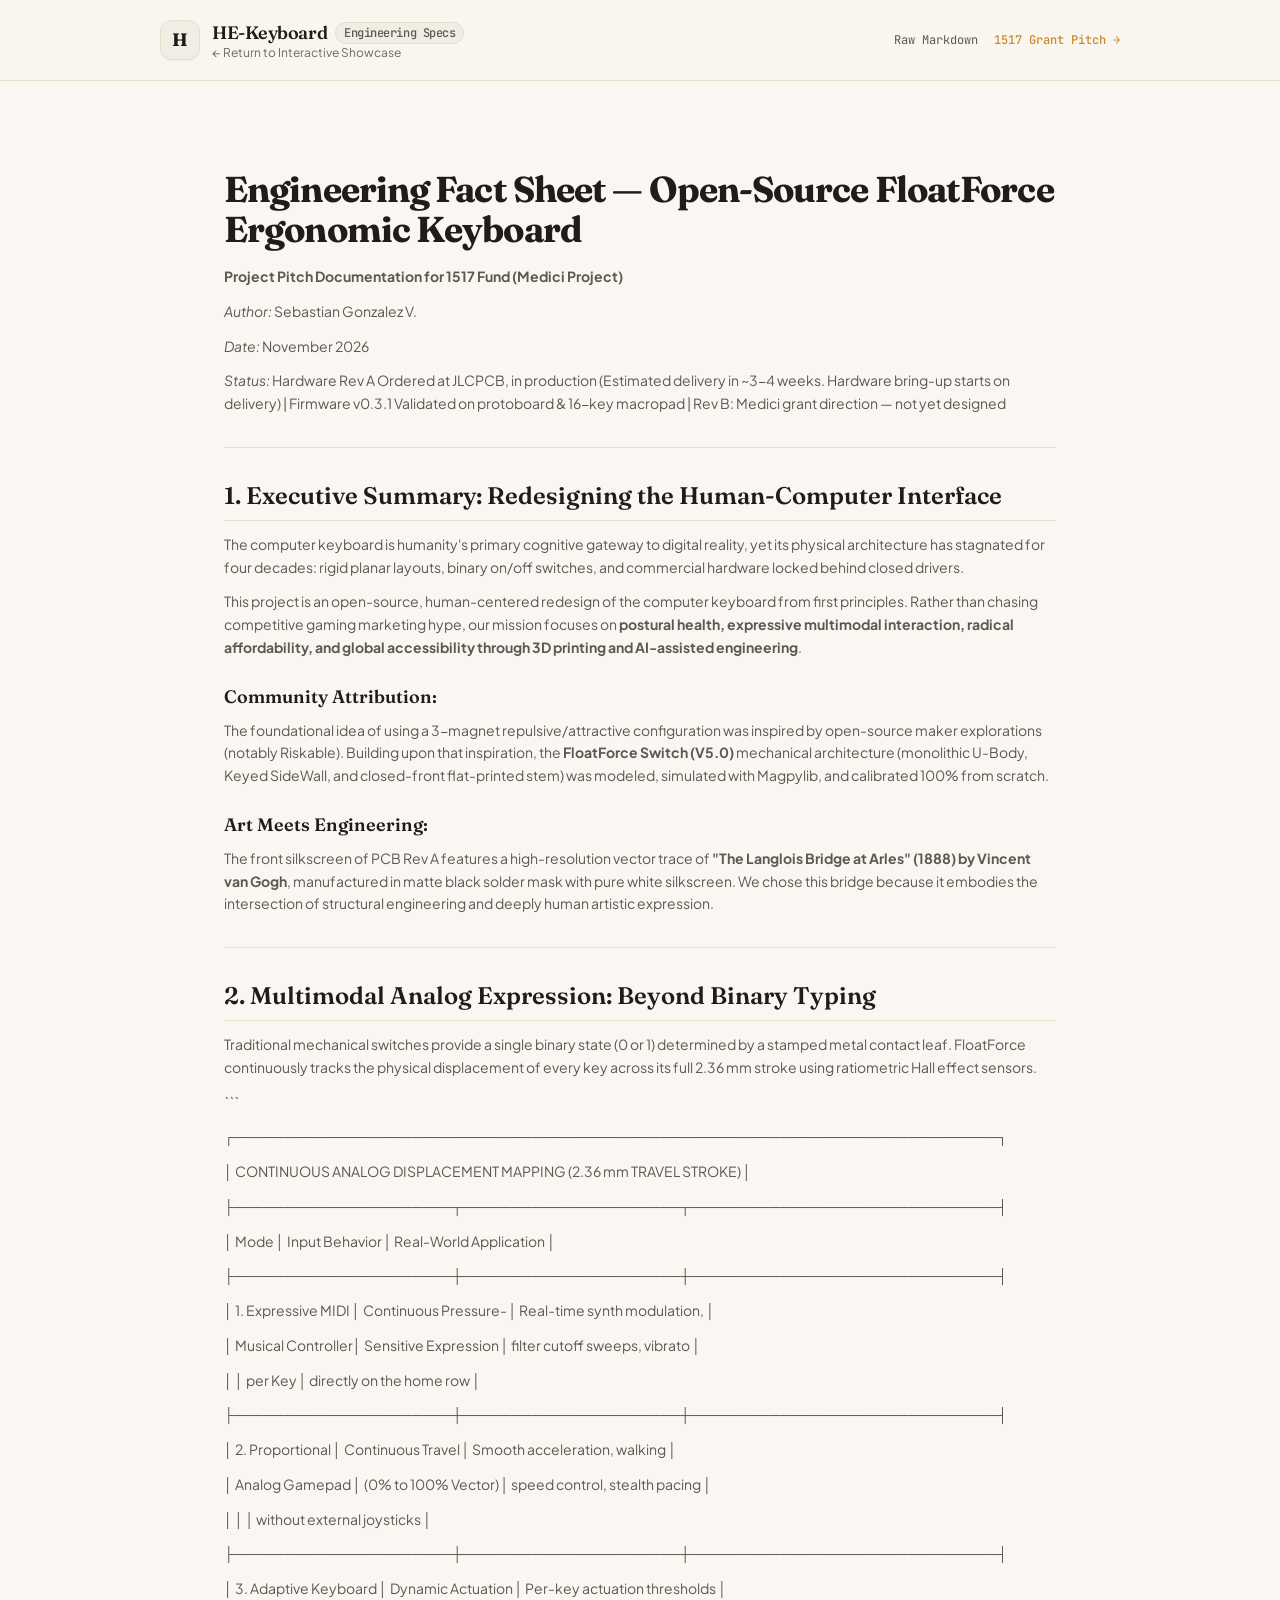
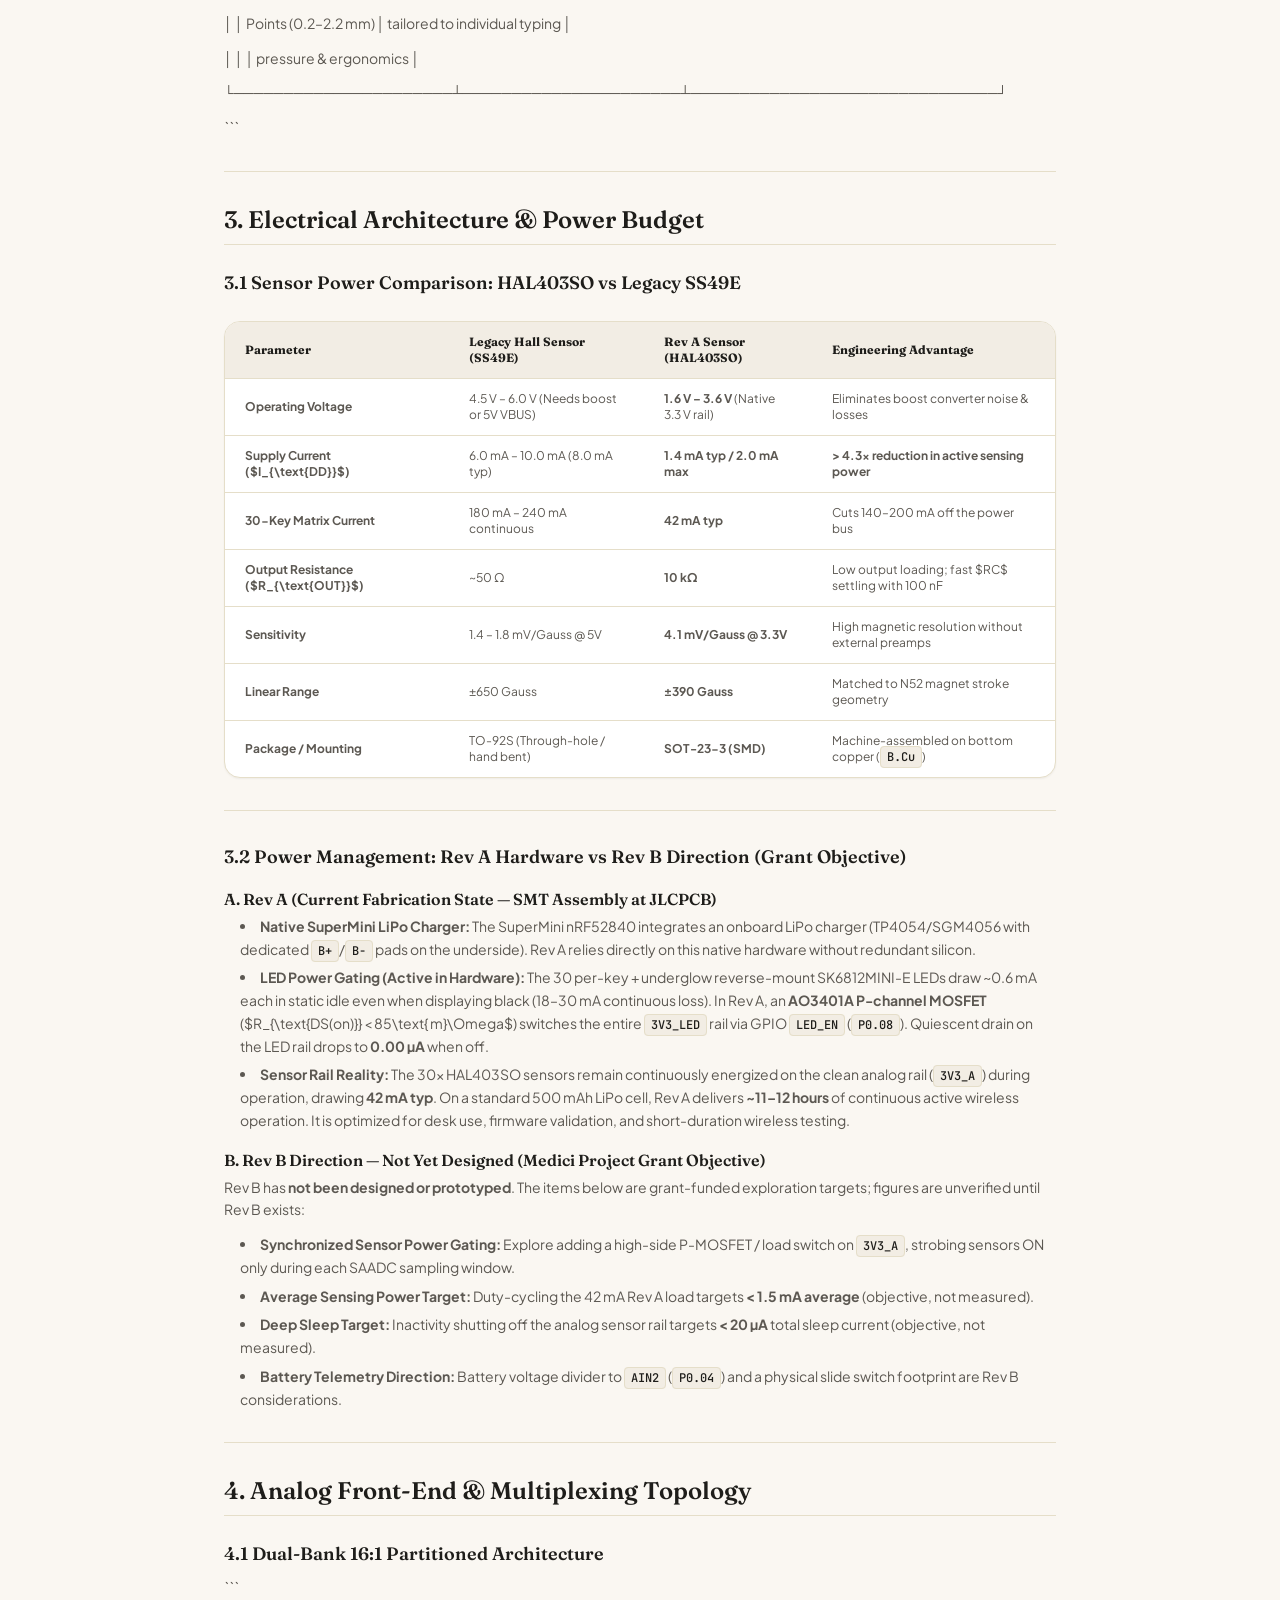
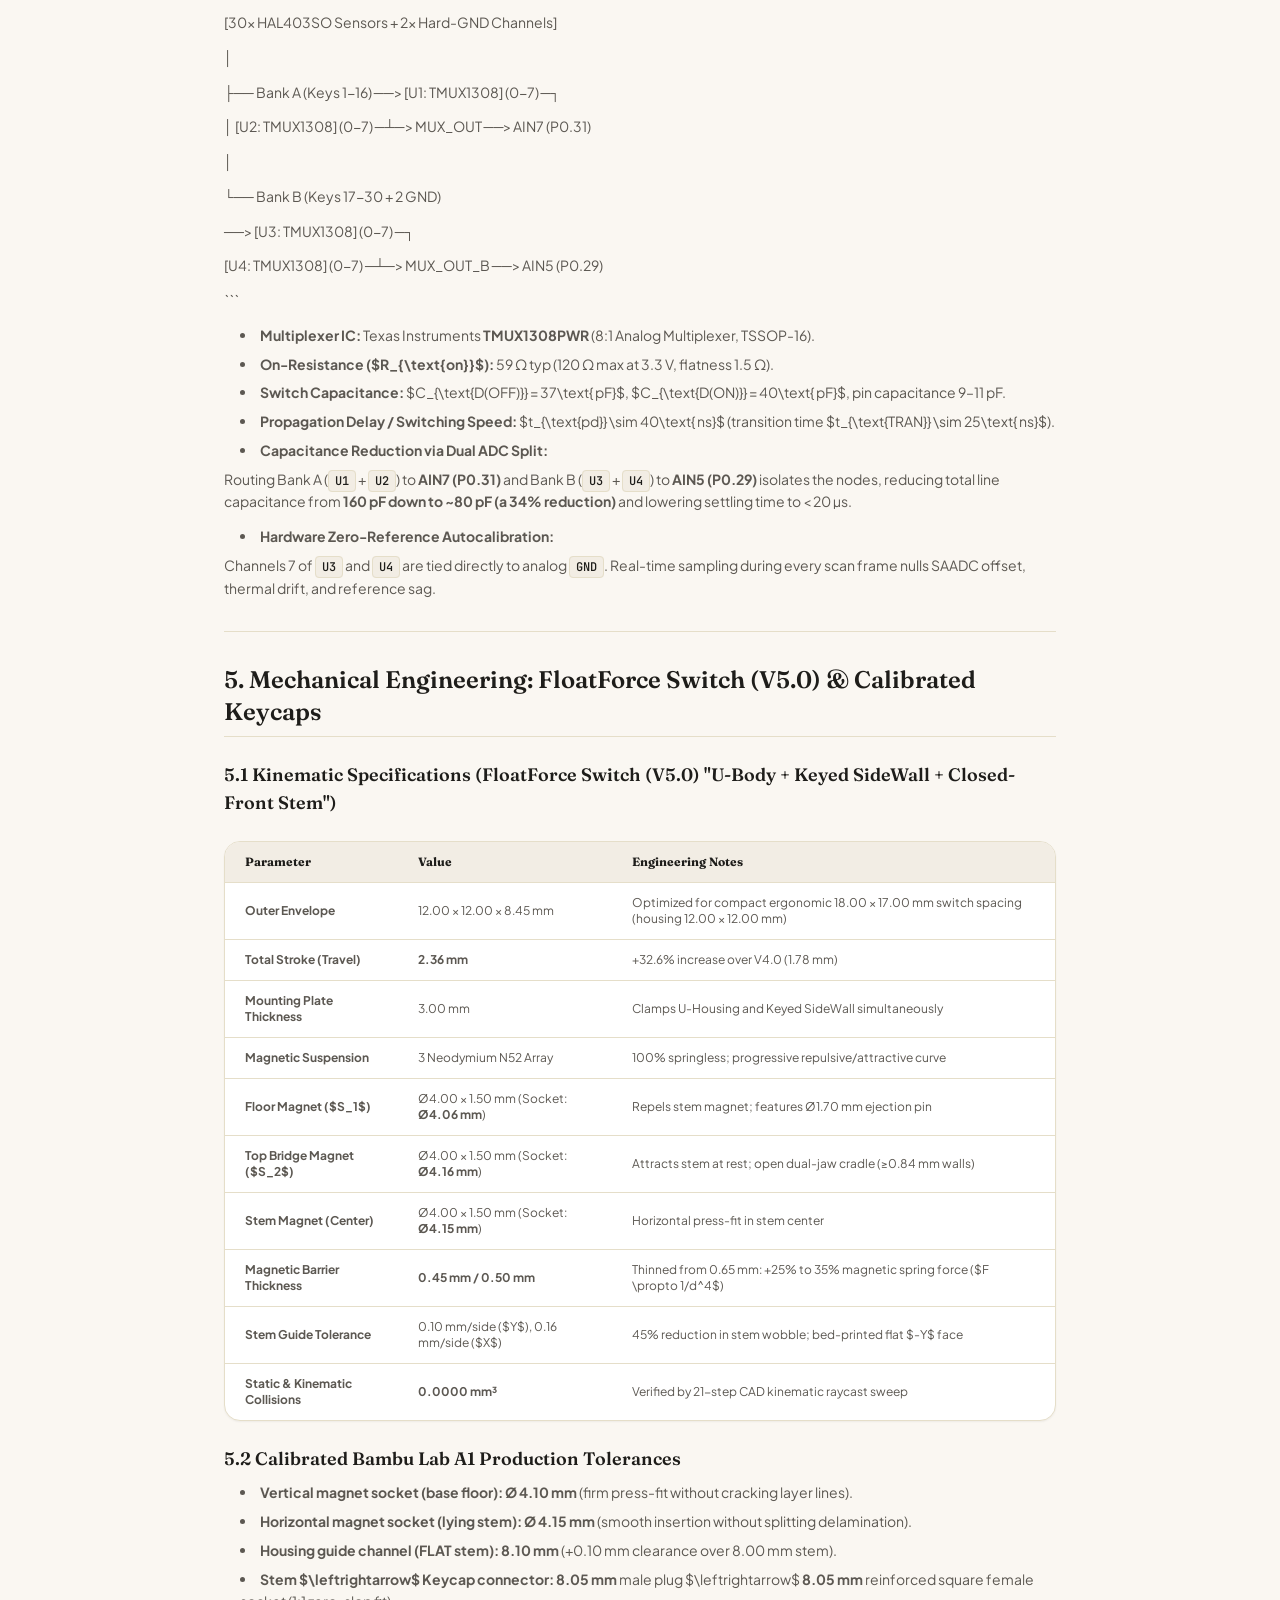
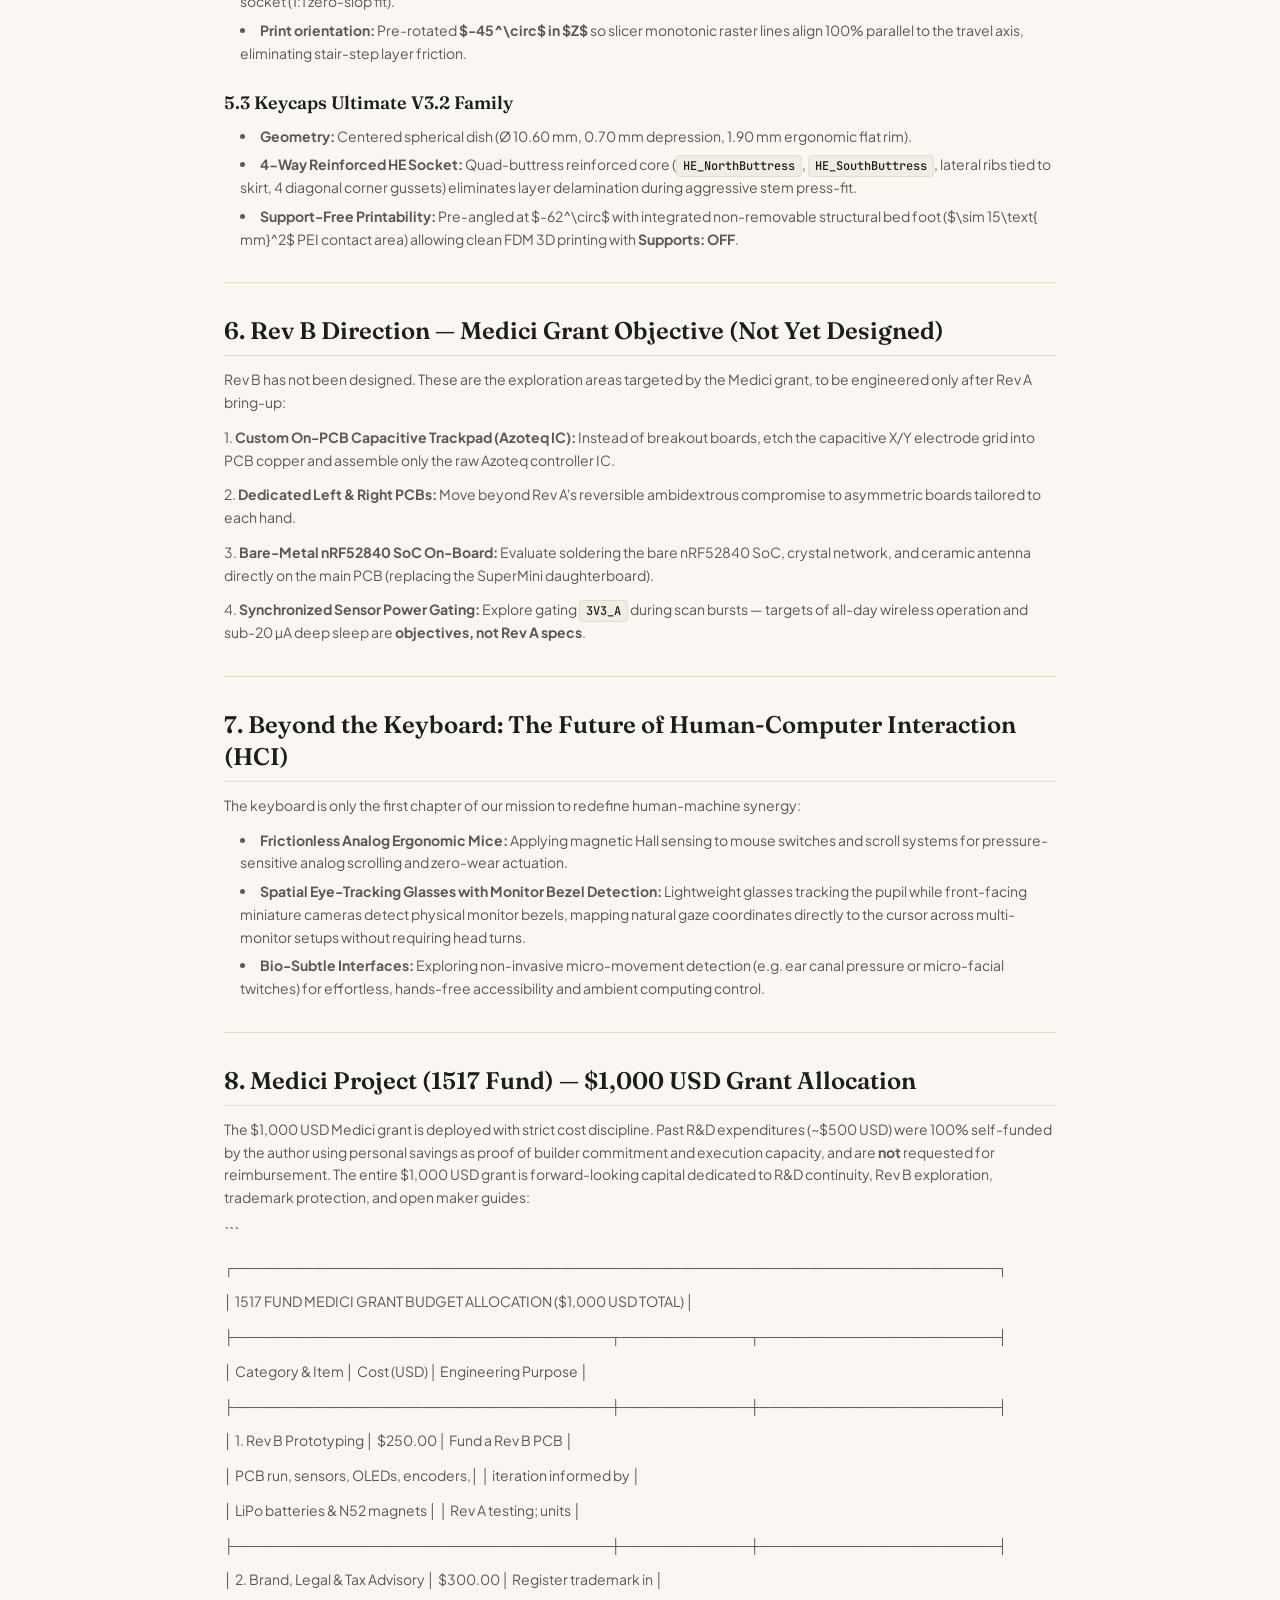
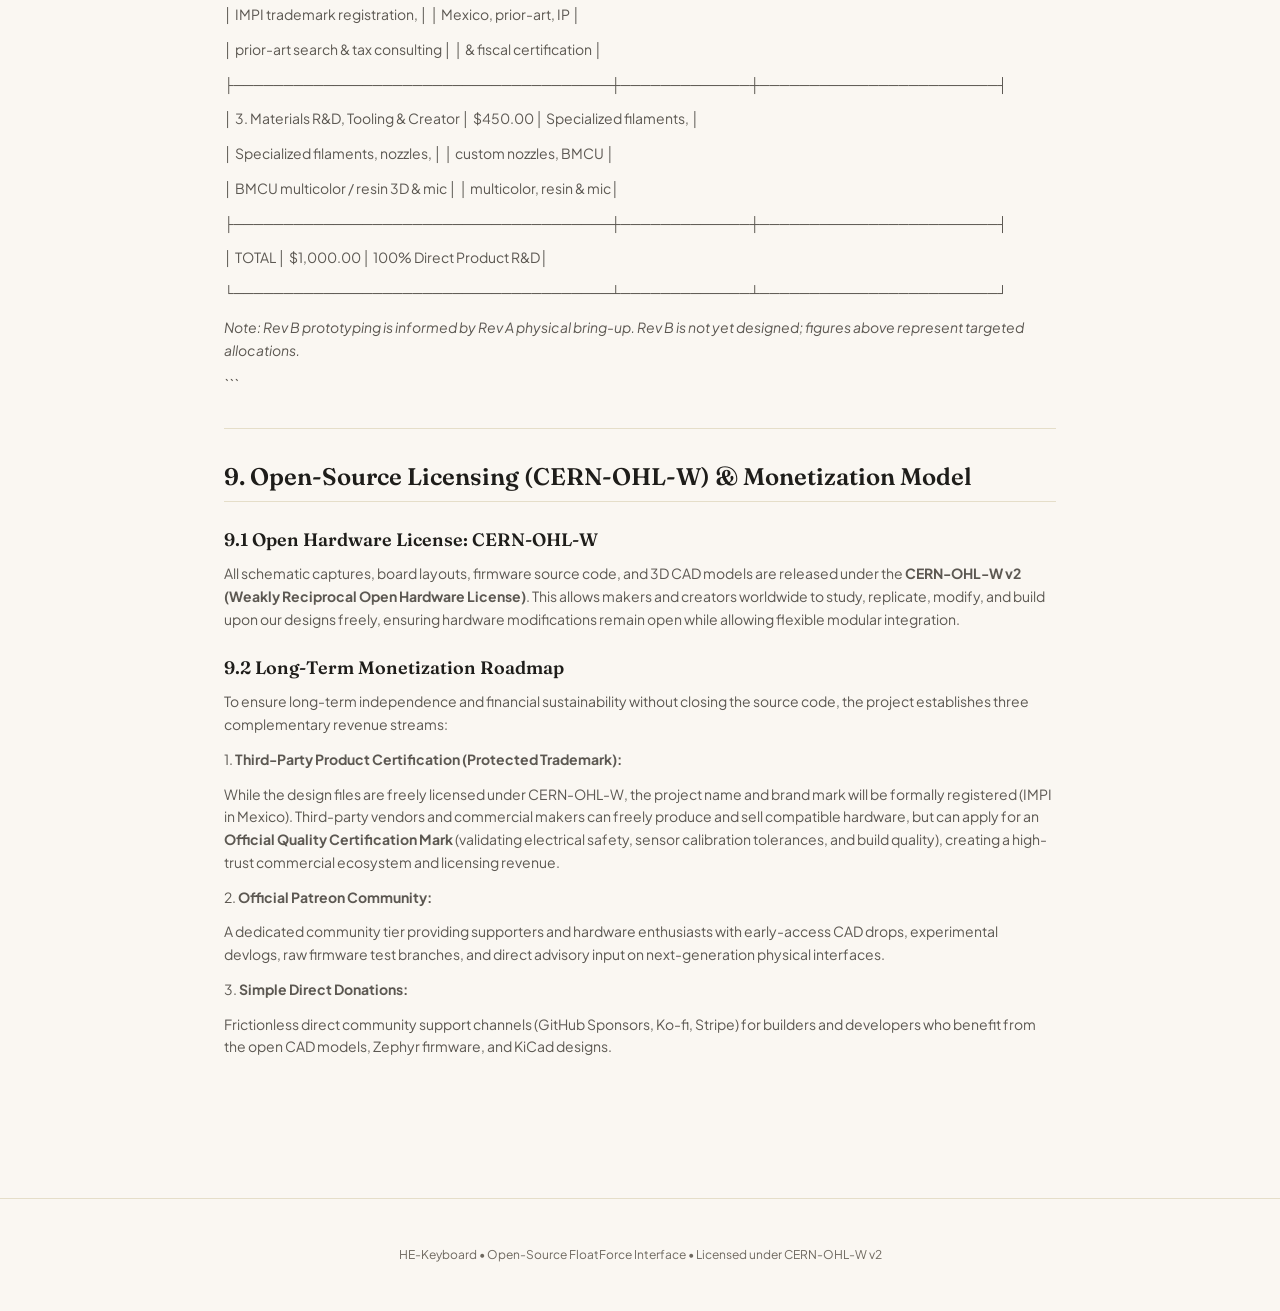
==== fact_sheet.html @ be81900a "feat(showcase): update 1517 Medici pitch, CERN-OHL-W v2, streamlined nav, and 3-item budget breakdow" ====
<!DOCTYPE html>
<html lang="en" class="scroll-smooth">
<head>
  <meta charset="UTF-8">
  <meta name="viewport" content="width=device-width, initial-scale=1.0">
  <title>Engineering Fact Sheet — Open-Source FloatForce Keyboard</title>
  <meta name="description" content="Comprehensive engineering, mechanical, and analog sensing fact sheet for the FloatForce ergonomic keyboard.">
  <link rel="canonical" href="https://sebas-govel.github.io/HE_KB_Showcase/fact_sheet.html">
  <link rel="icon" type="image/svg+xml" href="assets/favicon.svg">
  <link rel="apple-touch-icon" href="assets/apple-touch-icon.png">

  <!-- Fonts & Stylesheet -->
  <link rel="preconnect" href="https://fonts.googleapis.com">
  <link rel="preconnect" href="https://fonts.gstatic.com" crossorigin>
  <link href="https://fonts.googleapis.com/css2?family=Fraunces:opsz,wght@9..144,400;9..144,600;9..144,700&family=Plus+Jakarta+Sans:wght@400;500;600;700&family=JetBrains+Mono:wght@400;500;600&display=swap" rel="stylesheet">
  <link rel="stylesheet" href="assets/app.css">
  <style>
    body {
      background-color: #FAF7F2;
      color: #1E1D1A;
      font-family: 'Plus Jakarta Sans', sans-serif;
    }
  </style>
</head>
<body class="bg-paper-base text-ink-primary antialiased">

  <!-- Header -->
  <header class="sticky top-0 z-40 backdrop-blur-md bg-paper-base/90 border-b border-paper-border">
    <div class="max-w-5xl mx-auto px-6 lg:px-8 h-20 flex items-center justify-between">
      <a href="index.html" class="flex items-center gap-3 group">
        <div class="w-10 h-10 rounded-xl bg-paper-surface border border-paper-border flex items-center justify-center font-serif font-bold text-ink-primary text-lg shadow-sm group-hover:border-accent-terracotta transition-colors">
          H
        </div>
        <div class="flex flex-col">
          <span class="font-serif text-lg font-semibold tracking-tight text-ink-primary flex items-center gap-2">
            HE-Keyboard
            <span class="font-mono text-xs px-2 py-0.5 rounded-full bg-paper-surface border border-paper-border text-ink-secondary font-medium">
              Engineering Specs
            </span>
          </span>
          <span class="text-xs text-ink-muted -mt-0.5">&larr; Return to Interactive Showcase</span>
        </div>
      </a>

      <div class="flex items-center gap-4">
        <a href="ENGINEERING_FACT_SHEET.md" target="_blank" class="text-xs font-mono text-ink-secondary hover:text-ink-primary">
          Raw Markdown
        </a>
        <a href="grant.html" class="text-xs font-mono text-accent-ochre hover:underline font-medium">
          1517 Grant Pitch &rarr;
        </a>
      </div>
    </div>
  </header>

  <main class="max-w-4xl mx-auto px-6 lg:px-8 py-12">
<h1 class="text-3xl sm:text-4xl font-serif font-bold text-ink-primary mt-10 mb-4 tracking-tight">Engineering Fact Sheet — Open-Source FloatForce Ergonomic Keyboard</h1>
<p class="text-sm text-ink-secondary leading-relaxed mb-3"><strong>Project Pitch Documentation for 1517 Fund (Medici Project)</strong></p>
<p class="text-sm text-ink-secondary leading-relaxed mb-3"><em>Author:</em> Sebastian Gonzalez V.</p>
<p class="text-sm text-ink-secondary leading-relaxed mb-3"><em>Date:</em> November 2026</p>
<p class="text-sm text-ink-secondary leading-relaxed mb-3"><em>Status:</em> Hardware Rev A Ordered at JLCPCB, in production (Estimated delivery in ~3-4 weeks. Hardware bring-up starts on delivery) | Firmware v0.3.1 Validated on protoboard & 16-key macropad | Rev B: Medici grant direction — not yet designed</p>
<hr class="my-8 border-paper-border">
<h2 class="text-2xl font-serif font-semibold text-ink-primary mt-8 mb-3 pb-2 border-b border-paper-border">1. Executive Summary: Redesigning the Human-Computer Interface</h2>
<p class="text-sm text-ink-secondary leading-relaxed mb-3">The computer keyboard is humanity's primary cognitive gateway to digital reality, yet its physical architecture has stagnated for four decades: rigid planar layouts, binary on/off switches, and commercial hardware locked behind closed drivers.</p>
<p class="text-sm text-ink-secondary leading-relaxed mb-3">This project is an open-source, human-centered redesign of the computer keyboard from first principles. Rather than chasing competitive gaming marketing hype, our mission focuses on <strong>postural health, expressive multimodal interaction, radical affordability, and global accessibility through 3D printing and AI-assisted engineering</strong>.</p>
<h3 class="text-lg font-serif font-semibold text-ink-primary mt-6 mb-2">Community Attribution:</h3>
<p class="text-sm text-ink-secondary leading-relaxed mb-3">The foundational idea of using a 3-magnet repulsive/attractive configuration was inspired by open-source maker explorations (notably Riskable). Building upon that inspiration, the <strong>FloatForce Switch (V5.0)</strong> mechanical architecture (monolithic U-Body, Keyed SideWall, and closed-front flat-printed stem) was modeled, simulated with Magpylib, and calibrated 100% from scratch.</p>
<h3 class="text-lg font-serif font-semibold text-ink-primary mt-6 mb-2">Art Meets Engineering:</h3>
<p class="text-sm text-ink-secondary leading-relaxed mb-3">The front silkscreen of PCB Rev A features a high-resolution vector trace of <strong>"The Langlois Bridge at Arles" (1888) by Vincent van Gogh</strong>, manufactured in matte black solder mask with pure white silkscreen. We chose this bridge because it embodies the intersection of structural engineering and deeply human artistic expression.</p>
<hr class="my-8 border-paper-border">
<h2 class="text-2xl font-serif font-semibold text-ink-primary mt-8 mb-3 pb-2 border-b border-paper-border">2. Multimodal Analog Expression: Beyond Binary Typing</h2>
<p class="text-sm text-ink-secondary leading-relaxed mb-3">Traditional mechanical switches provide a single binary state (0 or 1) determined by a stamped metal contact leaf. FloatForce continuously tracks the physical displacement of every key across its full 2.36 mm stroke using ratiometric Hall effect sensors.</p>
<p class="text-sm text-ink-secondary leading-relaxed mb-3">```</p>
<p class="text-sm text-ink-secondary leading-relaxed mb-3">┌─────────────────────────────────────────────────────────────────────────────┐</p>
<p class="text-sm text-ink-secondary leading-relaxed mb-3">│ CONTINUOUS ANALOG DISPLACEMENT MAPPING (2.36 mm TRAVEL STROKE)               │</p>
<p class="text-sm text-ink-secondary leading-relaxed mb-3">├──────────────────────┬──────────────────────┬───────────────────────────────┤</p>
<p class="text-sm text-ink-secondary leading-relaxed mb-3">│ Mode                 │ Input Behavior       │ Real-World Application        │</p>
<p class="text-sm text-ink-secondary leading-relaxed mb-3">├──────────────────────┼──────────────────────┼───────────────────────────────┤</p>
<p class="text-sm text-ink-secondary leading-relaxed mb-3">│ 1. Expressive MIDI   │ Continuous Pressure- │ Real-time synth modulation,   │</p>
<p class="text-sm text-ink-secondary leading-relaxed mb-3">│    Musical Controller│ Sensitive Expression │ filter cutoff sweeps, vibrato │</p>
<p class="text-sm text-ink-secondary leading-relaxed mb-3">│                      │ per Key              │ directly on the home row      │</p>
<p class="text-sm text-ink-secondary leading-relaxed mb-3">├──────────────────────┼──────────────────────┼───────────────────────────────┤</p>
<p class="text-sm text-ink-secondary leading-relaxed mb-3">│ 2. Proportional      │ Continuous Travel    │ Smooth acceleration, walking  │</p>
<p class="text-sm text-ink-secondary leading-relaxed mb-3">│    Analog Gamepad    │ (0% to 100% Vector)  │ speed control, stealth pacing │</p>
<p class="text-sm text-ink-secondary leading-relaxed mb-3">│                      │                      │ without external joysticks    │</p>
<p class="text-sm text-ink-secondary leading-relaxed mb-3">├──────────────────────┼──────────────────────┼───────────────────────────────┤</p>
<p class="text-sm text-ink-secondary leading-relaxed mb-3">│ 3. Adaptive Keyboard │ Dynamic Actuation    │ Per-key actuation thresholds  │</p>
<p class="text-sm text-ink-secondary leading-relaxed mb-3">│                      │ Points (0.2–2.2 mm)  │ tailored to individual typing │</p>
<p class="text-sm text-ink-secondary leading-relaxed mb-3">│                      │                      │ pressure & ergonomics         │</p>
<p class="text-sm text-ink-secondary leading-relaxed mb-3">└──────────────────────┴──────────────────────┴───────────────────────────────┘</p>
<p class="text-sm text-ink-secondary leading-relaxed mb-3">```</p>
<hr class="my-8 border-paper-border">
<h2 class="text-2xl font-serif font-semibold text-ink-primary mt-8 mb-3 pb-2 border-b border-paper-border">3. Electrical Architecture & Power Budget</h2>
<h3 class="text-lg font-serif font-semibold text-ink-primary mt-6 mb-2">3.1 Sensor Power Comparison: HAL403SO vs Legacy SS49E</h3>
<div class="rounded-2xl border border-paper-border bg-paper-card overflow-x-auto my-6 shadow-sm"><table class="w-full text-left text-sm">
<thead class="bg-paper-surface text-ink-primary font-serif font-semibold border-b border-paper-border text-xs"><tr><th class="py-3 px-5">Parameter</th><th class="py-3 px-5">Legacy Hall Sensor (SS49E)</th><th class="py-3 px-5">Rev A Sensor (HAL403SO)</th><th class="py-3 px-5">Engineering Advantage</th></tr></thead><tbody class="divide-y divide-paper-border text-ink-secondary text-xs">
<tr class="hover:bg-paper-surface/40 transition-colors"><td class="py-3 px-5"><strong>Operating Voltage</strong></td><td class="py-3 px-5">4.5 V – 6.0 V (Needs boost or 5V VBUS)</td><td class="py-3 px-5"><strong>1.6 V – 3.6 V</strong> (Native 3.3 V rail)</td><td class="py-3 px-5">Eliminates boost converter noise & losses</td></tr>
<tr class="hover:bg-paper-surface/40 transition-colors"><td class="py-3 px-5"><strong>Supply Current ($I_{\text{DD}}$)</strong></td><td class="py-3 px-5">6.0 mA – 10.0 mA (8.0 mA typ)</td><td class="py-3 px-5"><strong>1.4 mA typ / 2.0 mA max</strong></td><td class="py-3 px-5"><strong>> 4.3× reduction in active sensing power</strong></td></tr>
<tr class="hover:bg-paper-surface/40 transition-colors"><td class="py-3 px-5"><strong>30-Key Matrix Current</strong></td><td class="py-3 px-5">180 mA – 240 mA continuous</td><td class="py-3 px-5"><strong>42 mA typ</strong></td><td class="py-3 px-5">Cuts 140–200 mA off the power bus</td></tr>
<tr class="hover:bg-paper-surface/40 transition-colors"><td class="py-3 px-5"><strong>Output Resistance ($R_{\text{OUT}}$)</strong></td><td class="py-3 px-5">~50 Ω</td><td class="py-3 px-5"><strong>10 kΩ</strong></td><td class="py-3 px-5">Low output loading; fast $RC$ settling with 100 nF</td></tr>
<tr class="hover:bg-paper-surface/40 transition-colors"><td class="py-3 px-5"><strong>Sensitivity</strong></td><td class="py-3 px-5">1.4 – 1.8 mV/Gauss @ 5V</td><td class="py-3 px-5"><strong>4.1 mV/Gauss @ 3.3V</strong></td><td class="py-3 px-5">High magnetic resolution without external preamps</td></tr>
<tr class="hover:bg-paper-surface/40 transition-colors"><td class="py-3 px-5"><strong>Linear Range</strong></td><td class="py-3 px-5">±650 Gauss</td><td class="py-3 px-5"><strong>±390 Gauss</strong></td><td class="py-3 px-5">Matched to N52 magnet stroke geometry</td></tr>
<tr class="hover:bg-paper-surface/40 transition-colors"><td class="py-3 px-5"><strong>Package / Mounting</strong></td><td class="py-3 px-5">TO-92S (Through-hole / hand bent)</td><td class="py-3 px-5"><strong>SOT-23-3 (SMD)</strong></td><td class="py-3 px-5">Machine-assembled on bottom copper (<code class="px-1.5 py-0.5 rounded bg-paper-surface border border-paper-border text-xs font-mono font-medium text-ink-primary">B.Cu</code>)</td></tr>
</tbody></table></div>
<hr class="my-8 border-paper-border">
<h3 class="text-lg font-serif font-semibold text-ink-primary mt-6 mb-2">3.2 Power Management: Rev A Hardware vs Rev B Direction (Grant Objective)</h3>
<h4 class="text-base font-serif font-semibold text-ink-primary mt-4 mb-1">A. Rev A (Current Fabrication State — SMT Assembly at JLCPCB)</h4>
<li class="ml-4 list-disc text-sm text-ink-secondary leading-relaxed mb-1.5"><strong>Native SuperMini LiPo Charger:</strong> The SuperMini nRF52840 integrates an onboard LiPo charger (TP4054/SGM4056 with dedicated <code class="px-1.5 py-0.5 rounded bg-paper-surface border border-paper-border text-xs font-mono font-medium text-ink-primary">B+</code>/<code class="px-1.5 py-0.5 rounded bg-paper-surface border border-paper-border text-xs font-mono font-medium text-ink-primary">B-</code> pads on the underside). Rev A relies directly on this native hardware without redundant silicon.</li>
<li class="ml-4 list-disc text-sm text-ink-secondary leading-relaxed mb-1.5"><strong>LED Power Gating (Active in Hardware):</strong> The 30 per-key + underglow reverse-mount SK6812MINI-E LEDs draw ~0.6 mA each in static idle even when displaying black (18–30 mA continuous loss). In Rev A, an <strong>AO3401A P-channel MOSFET</strong> ($R_{\text{DS(on)}} < 85\text{ m}\Omega$) switches the entire <code class="px-1.5 py-0.5 rounded bg-paper-surface border border-paper-border text-xs font-mono font-medium text-ink-primary">3V3_LED</code> rail via GPIO <code class="px-1.5 py-0.5 rounded bg-paper-surface border border-paper-border text-xs font-mono font-medium text-ink-primary">LED_EN</code> (<code class="px-1.5 py-0.5 rounded bg-paper-surface border border-paper-border text-xs font-mono font-medium text-ink-primary">P0.08</code>). Quiescent drain on the LED rail drops to <strong>0.00 µA</strong> when off.</li>
<li class="ml-4 list-disc text-sm text-ink-secondary leading-relaxed mb-1.5"><strong>Sensor Rail Reality:</strong> The 30× HAL403SO sensors remain continuously energized on the clean analog rail (<code class="px-1.5 py-0.5 rounded bg-paper-surface border border-paper-border text-xs font-mono font-medium text-ink-primary">3V3_A</code>) during operation, drawing <strong>42 mA typ</strong>. On a standard 500 mAh LiPo cell, Rev A delivers <strong>~11–12 hours</strong> of continuous active wireless operation. It is optimized for desk use, firmware validation, and short-duration wireless testing.</li>
<h4 class="text-base font-serif font-semibold text-ink-primary mt-4 mb-1">B. Rev B Direction — Not Yet Designed (Medici Project Grant Objective)</h4>
<p class="text-sm text-ink-secondary leading-relaxed mb-3">Rev B has <strong>not been designed or prototyped</strong>. The items below are grant-funded exploration targets; figures are unverified until Rev B exists:</p>
<li class="ml-4 list-disc text-sm text-ink-secondary leading-relaxed mb-1.5"><strong>Synchronized Sensor Power Gating:</strong> Explore adding a high-side P-MOSFET / load switch on <code class="px-1.5 py-0.5 rounded bg-paper-surface border border-paper-border text-xs font-mono font-medium text-ink-primary">3V3_A</code>, strobing sensors ON only during each SAADC sampling window.</li>
<li class="ml-4 list-disc text-sm text-ink-secondary leading-relaxed mb-1.5"><strong>Average Sensing Power Target:</strong> Duty-cycling the 42 mA Rev A load targets <strong>< 1.5 mA average</strong> (objective, not measured).</li>
<li class="ml-4 list-disc text-sm text-ink-secondary leading-relaxed mb-1.5"><strong>Deep Sleep Target:</strong> Inactivity shutting off the analog sensor rail targets <strong>< 20 µA</strong> total sleep current (objective, not measured).</li>
<li class="ml-4 list-disc text-sm text-ink-secondary leading-relaxed mb-1.5"><strong>Battery Telemetry Direction:</strong> Battery voltage divider to <code class="px-1.5 py-0.5 rounded bg-paper-surface border border-paper-border text-xs font-mono font-medium text-ink-primary">AIN2</code> (<code class="px-1.5 py-0.5 rounded bg-paper-surface border border-paper-border text-xs font-mono font-medium text-ink-primary">P0.04</code>) and a physical slide switch footprint are Rev B considerations.</li>
<hr class="my-8 border-paper-border">
<h2 class="text-2xl font-serif font-semibold text-ink-primary mt-8 mb-3 pb-2 border-b border-paper-border">4. Analog Front-End & Multiplexing Topology</h2>
<h3 class="text-lg font-serif font-semibold text-ink-primary mt-6 mb-2">4.1 Dual-Bank 16:1 Partitioned Architecture</h3>
<p class="text-sm text-ink-secondary leading-relaxed mb-3">```</p>
<p class="text-sm text-ink-secondary leading-relaxed mb-3">[30x HAL403SO Sensors + 2x Hard-GND Channels]</p>
<p class="text-sm text-ink-secondary leading-relaxed mb-3">│</p>
<p class="text-sm text-ink-secondary leading-relaxed mb-3">├── Bank A (Keys 1-16) ──> [U1: TMUX1308] (0-7) ─┐</p>
<p class="text-sm text-ink-secondary leading-relaxed mb-3">│                         [U2: TMUX1308] (0-7) ─┴─> MUX_OUT   ──> AIN7 (P0.31)</p>
<p class="text-sm text-ink-secondary leading-relaxed mb-3">│</p>
<p class="text-sm text-ink-secondary leading-relaxed mb-3">└── Bank B (Keys 17-30 + 2 GND)</p>
<p class="text-sm text-ink-secondary leading-relaxed mb-3">──> [U3: TMUX1308] (0-7) ─┐</p>
<p class="text-sm text-ink-secondary leading-relaxed mb-3">[U4: TMUX1308] (0-7) ─┴─> MUX_OUT_B ──> AIN5 (P0.29)</p>
<p class="text-sm text-ink-secondary leading-relaxed mb-3">```</p>
<li class="ml-4 list-disc text-sm text-ink-secondary leading-relaxed mb-1.5"><strong>Multiplexer IC:</strong> Texas Instruments <strong>TMUX1308PWR</strong> (8:1 Analog Multiplexer, TSSOP-16).</li>
<li class="ml-4 list-disc text-sm text-ink-secondary leading-relaxed mb-1.5"><strong>On-Resistance ($R_{\text{on}}$):</strong> 59 Ω typ (120 Ω max at 3.3 V, flatness 1.5 Ω).</li>
<li class="ml-4 list-disc text-sm text-ink-secondary leading-relaxed mb-1.5"><strong>Switch Capacitance:</strong> $C_{\text{D(OFF)}} = 37\text{ pF}$, $C_{\text{D(ON)}} = 40\text{ pF}$, pin capacitance 9–11 pF.</li>
<li class="ml-4 list-disc text-sm text-ink-secondary leading-relaxed mb-1.5"><strong>Propagation Delay / Switching Speed:</strong> $t_{\text{pd}} \sim 40\text{ ns}$ (transition time $t_{\text{TRAN}} \sim 25\text{ ns}$).</li>
<li class="ml-4 list-disc text-sm text-ink-secondary leading-relaxed mb-1.5"><strong>Capacitance Reduction via Dual ADC Split:</strong></li>
<p class="text-sm text-ink-secondary leading-relaxed mb-3">Routing Bank A (<code class="px-1.5 py-0.5 rounded bg-paper-surface border border-paper-border text-xs font-mono font-medium text-ink-primary">U1</code> + <code class="px-1.5 py-0.5 rounded bg-paper-surface border border-paper-border text-xs font-mono font-medium text-ink-primary">U2</code>) to <strong>AIN7 (P0.31)</strong> and Bank B (<code class="px-1.5 py-0.5 rounded bg-paper-surface border border-paper-border text-xs font-mono font-medium text-ink-primary">U3</code> + <code class="px-1.5 py-0.5 rounded bg-paper-surface border border-paper-border text-xs font-mono font-medium text-ink-primary">U4</code>) to <strong>AIN5 (P0.29)</strong> isolates the nodes, reducing total line capacitance from <strong>160 pF down to ~80 pF (a 34% reduction)</strong> and lowering settling time to < 20 µs.</p>
<li class="ml-4 list-disc text-sm text-ink-secondary leading-relaxed mb-1.5"><strong>Hardware Zero-Reference Autocalibration:</strong></li>
<p class="text-sm text-ink-secondary leading-relaxed mb-3">Channels 7 of <code class="px-1.5 py-0.5 rounded bg-paper-surface border border-paper-border text-xs font-mono font-medium text-ink-primary">U3</code> and <code class="px-1.5 py-0.5 rounded bg-paper-surface border border-paper-border text-xs font-mono font-medium text-ink-primary">U4</code> are tied directly to analog <code class="px-1.5 py-0.5 rounded bg-paper-surface border border-paper-border text-xs font-mono font-medium text-ink-primary">GND</code>. Real-time sampling during every scan frame nulls SAADC offset, thermal drift, and reference sag.</p>
<hr class="my-8 border-paper-border">
<h2 class="text-2xl font-serif font-semibold text-ink-primary mt-8 mb-3 pb-2 border-b border-paper-border">5. Mechanical Engineering: FloatForce Switch (V5.0) & Calibrated Keycaps</h2>
<h3 class="text-lg font-serif font-semibold text-ink-primary mt-6 mb-2">5.1 Kinematic Specifications (FloatForce Switch (V5.0) "U-Body + Keyed SideWall + Closed-Front Stem")</h3>
<div class="rounded-2xl border border-paper-border bg-paper-card overflow-x-auto my-6 shadow-sm"><table class="w-full text-left text-sm">
<thead class="bg-paper-surface text-ink-primary font-serif font-semibold border-b border-paper-border text-xs"><tr><th class="py-3 px-5">Parameter</th><th class="py-3 px-5">Value</th><th class="py-3 px-5">Engineering Notes</th></tr></thead><tbody class="divide-y divide-paper-border text-ink-secondary text-xs">
<tr class="hover:bg-paper-surface/40 transition-colors"><td class="py-3 px-5"><strong>Outer Envelope</strong></td><td class="py-3 px-5">12.00 × 12.00 × 8.45 mm</td><td class="py-3 px-5">Optimized for compact ergonomic 18.00 × 17.00 mm switch spacing (housing 12.00 × 12.00 mm)</td></tr>
<tr class="hover:bg-paper-surface/40 transition-colors"><td class="py-3 px-5"><strong>Total Stroke (Travel)</strong></td><td class="py-3 px-5"><strong>2.36 mm</strong></td><td class="py-3 px-5">+32.6% increase over V4.0 (1.78 mm)</td></tr>
<tr class="hover:bg-paper-surface/40 transition-colors"><td class="py-3 px-5"><strong>Mounting Plate Thickness</strong></td><td class="py-3 px-5">3.00 mm</td><td class="py-3 px-5">Clamps U-Housing and Keyed SideWall simultaneously</td></tr>
<tr class="hover:bg-paper-surface/40 transition-colors"><td class="py-3 px-5"><strong>Magnetic Suspension</strong></td><td class="py-3 px-5">3 Neodymium N52 Array</td><td class="py-3 px-5">100% springless; progressive repulsive/attractive curve</td></tr>
<tr class="hover:bg-paper-surface/40 transition-colors"><td class="py-3 px-5"><strong>Floor Magnet ($S_1$)</strong></td><td class="py-3 px-5">Ø4.00 × 1.50 mm (Socket: <strong>Ø4.06 mm</strong>)</td><td class="py-3 px-5">Repels stem magnet; features Ø1.70 mm ejection pin</td></tr>
<tr class="hover:bg-paper-surface/40 transition-colors"><td class="py-3 px-5"><strong>Top Bridge Magnet ($S_2$)</strong></td><td class="py-3 px-5">Ø4.00 × 1.50 mm (Socket: <strong>Ø4.16 mm</strong>)</td><td class="py-3 px-5">Attracts stem at rest; open dual-jaw cradle (≥0.84 mm walls)</td></tr>
<tr class="hover:bg-paper-surface/40 transition-colors"><td class="py-3 px-5"><strong>Stem Magnet (Center)</strong></td><td class="py-3 px-5">Ø4.00 × 1.50 mm (Socket: <strong>Ø4.15 mm</strong>)</td><td class="py-3 px-5">Horizontal press-fit in stem center</td></tr>
<tr class="hover:bg-paper-surface/40 transition-colors"><td class="py-3 px-5"><strong>Magnetic Barrier Thickness</strong></td><td class="py-3 px-5"><strong>0.45 mm / 0.50 mm</strong></td><td class="py-3 px-5">Thinned from 0.65 mm: +25% to 35% magnetic spring force ($F \propto 1/d^4$)</td></tr>
<tr class="hover:bg-paper-surface/40 transition-colors"><td class="py-3 px-5"><strong>Stem Guide Tolerance</strong></td><td class="py-3 px-5">0.10 mm/side ($Y$), 0.16 mm/side ($X$)</td><td class="py-3 px-5">45% reduction in stem wobble; bed-printed flat $-Y$ face</td></tr>
<tr class="hover:bg-paper-surface/40 transition-colors"><td class="py-3 px-5"><strong>Static & Kinematic Collisions</strong></td><td class="py-3 px-5"><strong>0.0000 mm³</strong></td><td class="py-3 px-5">Verified by 21-step CAD kinematic raycast sweep</td></tr>
</tbody></table></div>
<h3 class="text-lg font-serif font-semibold text-ink-primary mt-6 mb-2">5.2 Calibrated Bambu Lab A1 Production Tolerances</h3>
<li class="ml-4 list-disc text-sm text-ink-secondary leading-relaxed mb-1.5"><strong>Vertical magnet socket (base floor):</strong> <strong>Ø 4.10 mm</strong> (firm press-fit without cracking layer lines).</li>
<li class="ml-4 list-disc text-sm text-ink-secondary leading-relaxed mb-1.5"><strong>Horizontal magnet socket (lying stem):</strong> <strong>Ø 4.15 mm</strong> (smooth insertion without splitting delamination).</li>
<li class="ml-4 list-disc text-sm text-ink-secondary leading-relaxed mb-1.5"><strong>Housing guide channel (FLAT stem):</strong> <strong>8.10 mm</strong> (+0.10 mm clearance over 8.00 mm stem).</li>
<li class="ml-4 list-disc text-sm text-ink-secondary leading-relaxed mb-1.5"><strong>Stem $\leftrightarrow$ Keycap connector:</strong> <strong>8.05 mm</strong> male plug $\leftrightarrow$ <strong>8.05 mm</strong> reinforced square female socket (1:1 zero-slop fit).</li>
<li class="ml-4 list-disc text-sm text-ink-secondary leading-relaxed mb-1.5"><strong>Print orientation:</strong> Pre-rotated <strong>$-45^\circ$ in $Z$</strong> so slicer monotonic raster lines align 100% parallel to the travel axis, eliminating stair-step layer friction.</li>
<h3 class="text-lg font-serif font-semibold text-ink-primary mt-6 mb-2">5.3 Keycaps Ultimate V3.2 Family</h3>
<li class="ml-4 list-disc text-sm text-ink-secondary leading-relaxed mb-1.5"><strong>Geometry:</strong> Centered spherical dish (Ø 10.60 mm, 0.70 mm depression, 1.90 mm ergonomic flat rim).</li>
<li class="ml-4 list-disc text-sm text-ink-secondary leading-relaxed mb-1.5"><strong>4-Way Reinforced HE Socket:</strong> Quad-buttress reinforced core (<code class="px-1.5 py-0.5 rounded bg-paper-surface border border-paper-border text-xs font-mono font-medium text-ink-primary">HE_NorthButtress</code>, <code class="px-1.5 py-0.5 rounded bg-paper-surface border border-paper-border text-xs font-mono font-medium text-ink-primary">HE_SouthButtress</code>, lateral ribs tied to skirt, 4 diagonal corner gussets) eliminates layer delamination during aggressive stem press-fit.</li>
<li class="ml-4 list-disc text-sm text-ink-secondary leading-relaxed mb-1.5"><strong>Support-Free Printability:</strong> Pre-angled at $-62^\circ$ with integrated non-removable structural bed foot ($\sim 15\text{ mm}^2$ PEI contact area) allowing clean FDM 3D printing with <strong>Supports: OFF</strong>.</li>
<hr class="my-8 border-paper-border">
<h2 class="text-2xl font-serif font-semibold text-ink-primary mt-8 mb-3 pb-2 border-b border-paper-border">6. Rev B Direction — Medici Grant Objective (Not Yet Designed)</h2>
<p class="text-sm text-ink-secondary leading-relaxed mb-3">Rev B has not been designed. These are the exploration areas targeted by the Medici grant, to be engineered only after Rev A bring-up:</p>
<p class="text-sm text-ink-secondary leading-relaxed mb-3">1. <strong>Custom On-PCB Capacitive Trackpad (Azoteq IC):</strong> Instead of breakout boards, etch the capacitive X/Y electrode grid into PCB copper and assemble only the raw Azoteq controller IC.</p>
<p class="text-sm text-ink-secondary leading-relaxed mb-3">2. <strong>Dedicated Left & Right PCBs:</strong> Move beyond Rev A's reversible ambidextrous compromise to asymmetric boards tailored to each hand.</p>
<p class="text-sm text-ink-secondary leading-relaxed mb-3">3. <strong>Bare-Metal nRF52840 SoC On-Board:</strong> Evaluate soldering the bare nRF52840 SoC, crystal network, and ceramic antenna directly on the main PCB (replacing the SuperMini daughterboard).</p>
<p class="text-sm text-ink-secondary leading-relaxed mb-3">4. <strong>Synchronized Sensor Power Gating:</strong> Explore gating <code class="px-1.5 py-0.5 rounded bg-paper-surface border border-paper-border text-xs font-mono font-medium text-ink-primary">3V3_A</code> during scan bursts — targets of all-day wireless operation and sub-20 µA deep sleep are <strong>objectives, not Rev A specs</strong>.</p>
<hr class="my-8 border-paper-border">
<h2 class="text-2xl font-serif font-semibold text-ink-primary mt-8 mb-3 pb-2 border-b border-paper-border">7. Beyond the Keyboard: The Future of Human-Computer Interaction (HCI)</h2>
<p class="text-sm text-ink-secondary leading-relaxed mb-3">The keyboard is only the first chapter of our mission to redefine human-machine synergy:</p>
<li class="ml-4 list-disc text-sm text-ink-secondary leading-relaxed mb-1.5"><strong>Frictionless Analog Ergonomic Mice:</strong> Applying magnetic Hall sensing to mouse switches and scroll systems for pressure-sensitive analog scrolling and zero-wear actuation.</li>
<li class="ml-4 list-disc text-sm text-ink-secondary leading-relaxed mb-1.5"><strong>Spatial Eye-Tracking Glasses with Monitor Bezel Detection:</strong> Lightweight glasses tracking the pupil while front-facing miniature cameras detect physical monitor bezels, mapping natural gaze coordinates directly to the cursor across multi-monitor setups without requiring head turns.</li>
<li class="ml-4 list-disc text-sm text-ink-secondary leading-relaxed mb-1.5"><strong>Bio-Subtle Interfaces:</strong> Exploring non-invasive micro-movement detection (e.g. ear canal pressure or micro-facial twitches) for effortless, hands-free accessibility and ambient computing control.</li>
<hr class="my-8 border-paper-border">
<h2 class="text-2xl font-serif font-semibold text-ink-primary mt-8 mb-3 pb-2 border-b border-paper-border">8. Medici Project (1517 Fund) — $1,000 USD Grant Allocation</h2>
<p class="text-sm text-ink-secondary leading-relaxed mb-3">The $1,000 USD Medici grant is deployed with strict cost discipline. Past R&D expenditures (~$500 USD) were 100% self-funded by the author using personal savings as proof of builder commitment and execution capacity, and are <strong>not</strong> requested for reimbursement. The entire $1,000 USD grant is forward-looking capital dedicated to R&D continuity, Rev B exploration, trademark protection, and open maker guides:</p>
<p class="text-sm text-ink-secondary leading-relaxed mb-3">```</p>
<p class="text-sm text-ink-secondary leading-relaxed mb-3">┌─────────────────────────────────────────────────────────────────────────────┐</p>
<p class="text-sm text-ink-secondary leading-relaxed mb-3">│ 1517 FUND MEDICI GRANT BUDGET ALLOCATION ($1,000 USD TOTAL)                 │</p>
<p class="text-sm text-ink-secondary leading-relaxed mb-3">├──────────────────────────────────────┬─────────────┬────────────────────────┤</p>
<p class="text-sm text-ink-secondary leading-relaxed mb-3">│ Category & Item                      │ Cost (USD)  │ Engineering Purpose    │</p>
<p class="text-sm text-ink-secondary leading-relaxed mb-3">├──────────────────────────────────────┼─────────────┼────────────────────────┤</p>
<p class="text-sm text-ink-secondary leading-relaxed mb-3">│ 1. Rev B Prototyping                 │   $250.00   │ Fund a Rev B PCB       │</p>
<p class="text-sm text-ink-secondary leading-relaxed mb-3">│    PCB run, sensors, OLEDs, encoders,│             │ iteration informed by  │</p>
<p class="text-sm text-ink-secondary leading-relaxed mb-3">│    LiPo batteries & N52 magnets      │             │ Rev A testing; units   │</p>
<p class="text-sm text-ink-secondary leading-relaxed mb-3">├──────────────────────────────────────┼─────────────┼────────────────────────┤</p>
<p class="text-sm text-ink-secondary leading-relaxed mb-3">│ 2. Brand, Legal & Tax Advisory       │   $300.00   │ Register trademark in  │</p>
<p class="text-sm text-ink-secondary leading-relaxed mb-3">│    IMPI trademark registration,      │             │ Mexico, prior-art, IP  │</p>
<p class="text-sm text-ink-secondary leading-relaxed mb-3">│    prior-art search & tax consulting │             │ & fiscal certification │</p>
<p class="text-sm text-ink-secondary leading-relaxed mb-3">├──────────────────────────────────────┼─────────────┼────────────────────────┤</p>
<p class="text-sm text-ink-secondary leading-relaxed mb-3">│ 3. Materials R&D, Tooling & Creator  │   $450.00   │ Specialized filaments, │</p>
<p class="text-sm text-ink-secondary leading-relaxed mb-3">│    Specialized filaments, nozzles,   │             │ custom nozzles, BMCU   │</p>
<p class="text-sm text-ink-secondary leading-relaxed mb-3">│    BMCU multicolor / resin 3D & mic  │             │ multicolor, resin & mic│</p>
<p class="text-sm text-ink-secondary leading-relaxed mb-3">├──────────────────────────────────────┼─────────────┼────────────────────────┤</p>
<p class="text-sm text-ink-secondary leading-relaxed mb-3">│ TOTAL                                │  $1,000.00  │ 100% Direct Product R&D│</p>
<p class="text-sm text-ink-secondary leading-relaxed mb-3">└──────────────────────────────────────┴─────────────┴────────────────────────┘</p>
<p class="text-sm text-ink-secondary leading-relaxed mb-3"><em>Note: Rev B prototyping is informed by Rev A physical bring-up. Rev B is not yet designed; figures above represent targeted allocations.</em></p>
<p class="text-sm text-ink-secondary leading-relaxed mb-3">```</p>
<hr class="my-8 border-paper-border">
<h2 class="text-2xl font-serif font-semibold text-ink-primary mt-8 mb-3 pb-2 border-b border-paper-border">9. Open-Source Licensing (CERN-OHL-W) & Monetization Model</h2>
<h3 class="text-lg font-serif font-semibold text-ink-primary mt-6 mb-2">9.1 Open Hardware License: CERN-OHL-W</h3>
<p class="text-sm text-ink-secondary leading-relaxed mb-3">All schematic captures, board layouts, firmware source code, and 3D CAD models are released under the <strong>CERN-OHL-W v2 (Weakly Reciprocal Open Hardware License)</strong>. This allows makers and creators worldwide to study, replicate, modify, and build upon our designs freely, ensuring hardware modifications remain open while allowing flexible modular integration.</p>
<h3 class="text-lg font-serif font-semibold text-ink-primary mt-6 mb-2">9.2 Long-Term Monetization Roadmap</h3>
<p class="text-sm text-ink-secondary leading-relaxed mb-3">To ensure long-term independence and financial sustainability without closing the source code, the project establishes three complementary revenue streams:</p>
<p class="text-sm text-ink-secondary leading-relaxed mb-3">1. <strong>Third-Party Product Certification (Protected Trademark):</strong></p>
<p class="text-sm text-ink-secondary leading-relaxed mb-3">While the design files are freely licensed under CERN-OHL-W, the project name and brand mark will be formally registered (IMPI in Mexico). Third-party vendors and commercial makers can freely produce and sell compatible hardware, but can apply for an <strong>Official Quality Certification Mark</strong> (validating electrical safety, sensor calibration tolerances, and build quality), creating a high-trust commercial ecosystem and licensing revenue.</p>
<p class="text-sm text-ink-secondary leading-relaxed mb-3">2. <strong>Official Patreon Community:</strong></p>
<p class="text-sm text-ink-secondary leading-relaxed mb-3">A dedicated community tier providing supporters and hardware enthusiasts with early-access CAD drops, experimental devlogs, raw firmware test branches, and direct advisory input on next-generation physical interfaces.</p>
<p class="text-sm text-ink-secondary leading-relaxed mb-3">3. <strong>Simple Direct Donations:</strong></p>
<p class="text-sm text-ink-secondary leading-relaxed mb-3">Frictionless direct community support channels (GitHub Sponsors, Ko-fi, Stripe) for builders and developers who benefit from the open CAD models, Zephyr firmware, and KiCad designs.</p>
  </main>

  <footer class="py-12 border-t border-paper-border mt-20 text-center text-xs text-ink-muted">
    <p>HE-Keyboard &bull; Open-Source FloatForce Interface &bull; Licensed under CERN-OHL-W v2</p>
  </footer>

</body>
</html>
---- assets/app.css ----
*,:after,:before{--tw-border-spacing-x:0;--tw-border-spacing-y:0;--tw-translate-x:0;--tw-translate-y:0;--tw-rotate:0;--tw-skew-x:0;--tw-skew-y:0;--tw-scale-x:1;--tw-scale-y:1;--tw-pan-x: ;--tw-pan-y: ;--tw-pinch-zoom: ;--tw-scroll-snap-strictness:proximity;--tw-gradient-from-position: ;--tw-gradient-via-position: ;--tw-gradient-to-position: ;--tw-ordinal: ;--tw-slashed-zero: ;--tw-numeric-figure: ;--tw-numeric-spacing: ;--tw-numeric-fraction: ;--tw-ring-inset: ;--tw-ring-offset-width:0px;--tw-ring-offset-color:#fff;--tw-ring-color:rgba(59,130,246,.5);--tw-ring-offset-shadow:0 0 #0000;--tw-ring-shadow:0 0 #0000;--tw-shadow:0 0 #0000;--tw-shadow-colored:0 0 #0000;--tw-blur: ;--tw-brightness: ;--tw-contrast: ;--tw-grayscale: ;--tw-hue-rotate: ;--tw-invert: ;--tw-saturate: ;--tw-sepia: ;--tw-drop-shadow: ;--tw-backdrop-blur: ;--tw-backdrop-brightness: ;--tw-backdrop-contrast: ;--tw-backdrop-grayscale: ;--tw-backdrop-hue-rotate: ;--tw-backdrop-invert: ;--tw-backdrop-opacity: ;--tw-backdrop-saturate: ;--tw-backdrop-sepia: ;--tw-contain-size: ;--tw-contain-layout: ;--tw-contain-paint: ;--tw-contain-style: }::backdrop{--tw-border-spacing-x:0;--tw-border-spacing-y:0;--tw-translate-x:0;--tw-translate-y:0;--tw-rotate:0;--tw-skew-x:0;--tw-skew-y:0;--tw-scale-x:1;--tw-scale-y:1;--tw-pan-x: ;--tw-pan-y: ;--tw-pinch-zoom: ;--tw-scroll-snap-strictness:proximity;--tw-gradient-from-position: ;--tw-gradient-via-position: ;--tw-gradient-to-position: ;--tw-ordinal: ;--tw-slashed-zero: ;--tw-numeric-figure: ;--tw-numeric-spacing: ;--tw-numeric-fraction: ;--tw-ring-inset: ;--tw-ring-offset-width:0px;--tw-ring-offset-color:#fff;--tw-ring-color:rgba(59,130,246,.5);--tw-ring-offset-shadow:0 0 #0000;--tw-ring-shadow:0 0 #0000;--tw-shadow:0 0 #0000;--tw-shadow-colored:0 0 #0000;--tw-blur: ;--tw-brightness: ;--tw-contrast: ;--tw-grayscale: ;--tw-hue-rotate: ;--tw-invert: ;--tw-saturate: ;--tw-sepia: ;--tw-drop-shadow: ;--tw-backdrop-blur: ;--tw-backdrop-brightness: ;--tw-backdrop-contrast: ;--tw-backdrop-grayscale: ;--tw-backdrop-hue-rotate: ;--tw-backdrop-invert: ;--tw-backdrop-opacity: ;--tw-backdrop-saturate: ;--tw-backdrop-sepia: ;--tw-contain-size: ;--tw-contain-layout: ;--tw-contain-paint: ;--tw-contain-style: }/*! tailwindcss v3.4.17 | MIT License | https://tailwindcss.com*/*,:after,:before{border:0 solid #e5e7eb;box-sizing:border-box}:after,:before{--tw-content:""}:host,html{line-height:1.5;-webkit-text-size-adjust:100%;font-family:Plus Jakarta Sans,system-ui,sans-serif;font-feature-settings:normal;font-variation-settings:normal;-moz-tab-size:4;-o-tab-size:4;tab-size:4;-webkit-tap-highlight-color:transparent}body{line-height:inherit;margin:0}hr{border-top-width:1px;color:inherit;height:0}abbr:where([title]){-webkit-text-decoration:underline dotted;text-decoration:underline dotted}h1,h2,h3,h4,h5,h6{font-size:inherit;font-weight:inherit}a{color:inherit;text-decoration:inherit}b,strong{font-weight:bolder}code,kbd,pre,samp{font-family:JetBrains Mono,monospace;font-feature-settings:normal;font-size:1em;font-variation-settings:normal}small{font-size:80%}sub,sup{font-size:75%;line-height:0;position:relative;vertical-align:baseline}sub{bottom:-.25em}sup{top:-.5em}table{border-collapse:collapse;border-color:inherit;text-indent:0}button,input,optgroup,select,textarea{color:inherit;font-family:inherit;font-feature-settings:inherit;font-size:100%;font-variation-settings:inherit;font-weight:inherit;letter-spacing:inherit;line-height:inherit;margin:0;padding:0}button,select{text-transform:none}button,input:where([type=button]),input:where([type=reset]),input:where([type=submit]){-webkit-appearance:button;background-color:transparent;background-image:none}:-moz-focusring{outline:auto}:-moz-ui-invalid{box-shadow:none}progress{vertical-align:baseline}::-webkit-inner-spin-button,::-webkit-outer-spin-button{height:auto}[type=search]{-webkit-appearance:textfield;outline-offset:-2px}::-webkit-search-decoration{-webkit-appearance:none}::-webkit-file-upload-button{-webkit-appearance:button;font:inherit}summary{display:list-item}blockquote,dd,dl,figure,h1,h2,h3,h4,h5,h6,hr,p,pre{margin:0}fieldset{margin:0}fieldset,legend{padding:0}menu,ol,ul{list-style:none;margin:0;padding:0}dialog{padding:0}textarea{resize:vertical}input::-moz-placeholder,textarea::-moz-placeholder{color:#9ca3af;opacity:1}input::placeholder,textarea::placeholder{color:#9ca3af;opacity:1}[role=button],button{cursor:pointer}:disabled{cursor:default}audio,canvas,embed,iframe,img,object,svg,video{display:block;vertical-align:middle}img,video{height:auto;max-width:100%}[hidden]:where(:not([hidden=until-found])){display:none}.\!container{width:100%!important}.container{width:100%}@media (min-width:640px){.\!container{max-width:640px!important}.container{max-width:640px}}@media (min-width:768px){.\!container{max-width:768px!important}.container{max-width:768px}}@media (min-width:1024px){.\!container{max-width:1024px!important}.container{max-width:1024px}}@media (min-width:1280px){.\!container{max-width:1280px!important}.container{max-width:1280px}}@media (min-width:1536px){.\!container{max-width:1536px!important}.container{max-width:1536px}}.pointer-events-none{pointer-events:none}.visible{visibility:visible}.static{position:static}.fixed{position:fixed}.absolute{position:absolute}.relative{position:relative}.sticky{position:sticky}.inset-0{inset:0}.inset-x-2{left:.5rem;right:.5rem}.inset-x-3{left:.75rem;right:.75rem}.inset-x-4{left:1rem;right:1rem}.inset-x-6{left:1.5rem;right:1.5rem}.inset-y-2{top:.5rem}.bottom-2,.inset-y-2{bottom:.5rem}.bottom-3{bottom:.75rem}.bottom-4{bottom:1rem}.bottom-8{bottom:2rem}.left-2{left:.5rem}.left-3{left:.75rem}.left-4{left:1rem}.left-6{left:1.5rem}.right-2{right:.5rem}.right-3{right:.75rem}.right-4{right:1rem}.right-6{right:1.5rem}.top-0{top:0}.top-24{top:6rem}.top-3{top:.75rem}.top-6{top:1.5rem}.z-10{z-index:10}.z-20{z-index:20}.z-30{z-index:30}.z-40{z-index:40}.z-50{z-index:50}.mx-auto{margin-left:auto;margin-right:auto}.my-6{margin-bottom:1.5rem;margin-top:1.5rem}.my-8{margin-bottom:2rem;margin-top:2rem}.my-auto{margin-bottom:auto;margin-top:auto}.-mt-0\.5{margin-top:-.125rem}.mb-1{margin-bottom:.25rem}.mb-1\.5{margin-bottom:.375rem}.mb-10{margin-bottom:2.5rem}.mb-12{margin-bottom:3rem}.mb-14{margin-bottom:3.5rem}.mb-16{margin-bottom:4rem}.mb-2{margin-bottom:.5rem}.mb-20{margin-bottom:5rem}.mb-24{margin-bottom:6rem}.mb-3{margin-bottom:.75rem}.mb-4{margin-bottom:1rem}.mb-6{margin-bottom:1.5rem}.ml-4{margin-left:1rem}.mr-2{margin-right:.5rem}.mt-0\.5{margin-top:.125rem}.mt-1{margin-top:.25rem}.mt-1\.5{margin-top:.375rem}.mt-10{margin-top:2.5rem}.mt-14{margin-top:3.5rem}.mt-16{margin-top:4rem}.mt-2{margin-top:.5rem}.mt-20{margin-top:5rem}.mt-3{margin-top:.75rem}.mt-4{margin-top:1rem}.mt-5{margin-top:1.25rem}.mt-6{margin-top:1.5rem}.mt-8{margin-top:2rem}.line-clamp-3{display:-webkit-box;overflow:hidden;-webkit-box-orient:vertical;-webkit-line-clamp:3}.block{display:block}.inline-block{display:inline-block}.flex{display:flex}.inline-flex{display:inline-flex}.table{display:table}.grid{display:grid}.contents{display:contents}.hidden{display:none}.aspect-\[16\/10\]{aspect-ratio:16/10}.aspect-\[16\/11\]{aspect-ratio:16/11}.aspect-\[4\/3\]{aspect-ratio:4/3}.aspect-\[9\/14\]{aspect-ratio:9/14}.aspect-square{aspect-ratio:1/1}.h-1\.5{height:.375rem}.h-10{height:2.5rem}.h-12{height:3rem}.h-2{height:.5rem}.h-2\.5{height:.625rem}.h-20{height:5rem}.h-24{height:6rem}.h-4{height:1rem}.h-44{height:11rem}.h-5{height:1.25rem}.h-6{height:1.5rem}.h-7{height:1.75rem}.h-8{height:2rem}.h-80{height:20rem}.h-\[148px\]{height:148px}.h-\[440px\]{height:440px}.h-\[510px\]{height:510px}.h-full{height:100%}.max-h-\[70vh\]{max-height:70vh}.max-h-\[75vh\]{max-height:75vh}.w-1\.5{width:.375rem}.w-10{width:2.5rem}.w-12{width:3rem}.w-2{width:.5rem}.w-2\.5{width:.625rem}.w-20{width:5rem}.w-24{width:6rem}.w-3{width:.75rem}.w-5{width:1.25rem}.w-6{width:1.5rem}.w-7{width:1.75rem}.w-8{width:2rem}.w-80{width:20rem}.w-full{width:100%}.min-w-\[3100px\]{min-width:3100px}.max-w-2xl{max-width:42rem}.max-w-3xl{max-width:48rem}.max-w-4xl{max-width:56rem}.max-w-5xl{max-width:64rem}.max-w-7xl{max-width:80rem}.max-w-full{max-width:100%}.flex-shrink-0{flex-shrink:0}.shrink{flex-shrink:1}.shrink-0{flex-shrink:0}.rotate-180{--tw-rotate:180deg}.rotate-180,.transform{transform:translate(var(--tw-translate-x),var(--tw-translate-y)) rotate(var(--tw-rotate)) skewX(var(--tw-skew-x)) skewY(var(--tw-skew-y)) scaleX(var(--tw-scale-x)) scaleY(var(--tw-scale-y))}@keyframes pulse{50%{opacity:.5}}.animate-pulse{animation:pulse 2s cubic-bezier(.4,0,.6,1) infinite}@keyframes spin{to{transform:rotate(1turn)}}.animate-spin{animation:spin 1s linear infinite}.cursor-grab{cursor:grab}.cursor-pointer{cursor:pointer}.select-none{-webkit-user-select:none;-moz-user-select:none;user-select:none}.resize{resize:both}.list-disc{list-style-type:disc}.grid-cols-1{grid-template-columns:repeat(1,minmax(0,1fr))}.grid-cols-2{grid-template-columns:repeat(2,minmax(0,1fr))}.flex-col{flex-direction:column}.flex-wrap{flex-wrap:wrap}.items-start{align-items:flex-start}.items-center{align-items:center}.items-stretch{align-items:stretch}.justify-start{justify-content:flex-start}.justify-end{justify-content:flex-end}.justify-center{justify-content:center}.justify-between{justify-content:space-between}.justify-around{justify-content:space-around}.gap-0\.5{gap:.125rem}.gap-1\.5{gap:.375rem}.gap-10{gap:2.5rem}.gap-12{gap:3rem}.gap-2{gap:.5rem}.gap-2\.5{gap:.625rem}.gap-3{gap:.75rem}.gap-3\.5{gap:.875rem}.gap-4{gap:1rem}.gap-5{gap:1.25rem}.gap-6{gap:1.5rem}.gap-8{gap:2rem}.gap-x-8{-moz-column-gap:2rem;column-gap:2rem}.gap-y-3{row-gap:.75rem}.space-x-2\.5>:not([hidden])~:not([hidden]){--tw-space-x-reverse:0;margin-left:calc(.625rem*(1 - var(--tw-space-x-reverse)));margin-right:calc(.625rem*var(--tw-space-x-reverse))}.space-x-3>:not([hidden])~:not([hidden]){--tw-space-x-reverse:0;margin-left:calc(.75rem*(1 - var(--tw-space-x-reverse)));margin-right:calc(.75rem*var(--tw-space-x-reverse))}.space-y-2>:not([hidden])~:not([hidden]){--tw-space-y-reverse:0;margin-bottom:calc(.5rem*var(--tw-space-y-reverse));margin-top:calc(.5rem*(1 - var(--tw-space-y-reverse)))}.space-y-2\.5>:not([hidden])~:not([hidden]){--tw-space-y-reverse:0;margin-bottom:calc(.625rem*var(--tw-space-y-reverse));margin-top:calc(.625rem*(1 - var(--tw-space-y-reverse)))}.space-y-3>:not([hidden])~:not([hidden]){--tw-space-y-reverse:0;margin-bottom:calc(.75rem*var(--tw-space-y-reverse));margin-top:calc(.75rem*(1 - var(--tw-space-y-reverse)))}.space-y-4>:not([hidden])~:not([hidden]){--tw-space-y-reverse:0;margin-bottom:calc(1rem*var(--tw-space-y-reverse));margin-top:calc(1rem*(1 - var(--tw-space-y-reverse)))}.space-y-5>:not([hidden])~:not([hidden]){--tw-space-y-reverse:0;margin-bottom:calc(1.25rem*var(--tw-space-y-reverse));margin-top:calc(1.25rem*(1 - var(--tw-space-y-reverse)))}.space-y-6>:not([hidden])~:not([hidden]){--tw-space-y-reverse:0;margin-bottom:calc(1.5rem*var(--tw-space-y-reverse));margin-top:calc(1.5rem*(1 - var(--tw-space-y-reverse)))}.space-y-8>:not([hidden])~:not([hidden]){--tw-space-y-reverse:0;margin-bottom:calc(2rem*var(--tw-space-y-reverse));margin-top:calc(2rem*(1 - var(--tw-space-y-reverse)))}.divide-y>:not([hidden])~:not([hidden]){--tw-divide-y-reverse:0;border-bottom-width:calc(1px*var(--tw-divide-y-reverse));border-top-width:calc(1px*(1 - var(--tw-divide-y-reverse)))}.divide-paper-border>:not([hidden])~:not([hidden]){--tw-divide-opacity:1;border-color:rgb(229 222 201/var(--tw-divide-opacity,1))}.overflow-auto{overflow:auto}.overflow-hidden{overflow:hidden}.overflow-x-auto{overflow-x:auto}.scroll-smooth{scroll-behavior:smooth}.truncate{overflow:hidden;text-overflow:ellipsis}.truncate,.whitespace-nowrap{white-space:nowrap}.rounded{border-radius:.25rem}.rounded-2xl{border-radius:1rem}.rounded-3xl{border-radius:1.5rem}.rounded-full{border-radius:9999px}.rounded-lg{border-radius:.5rem}.rounded-md{border-radius:.375rem}.rounded-sm{border-radius:.125rem}.rounded-xl{border-radius:.75rem}.rounded-b{border-bottom-left-radius:.25rem;border-bottom-right-radius:.25rem}.rounded-t{border-top-left-radius:.25rem;border-top-right-radius:.25rem}.border{border-width:1px}.border-2{border-width:2px}.border-b{border-bottom-width:1px}.border-l{border-left-width:1px}.border-t{border-top-width:1px}.border-\[\#C5BDAA\]{--tw-border-opacity:1;border-color:rgb(197 189 170/var(--tw-border-opacity,1))}.border-accent-ochre\/20{border-color:rgba(201,138,44,.2)}.border-accent-ochre\/30{border-color:rgba(201,138,44,.3)}.border-accent-sage{--tw-border-opacity:1;border-color:rgb(47 107 79/var(--tw-border-opacity,1))}.border-accent-sage\/20{border-color:rgba(47,107,79,.2)}.border-accent-sage\/30{border-color:rgba(47,107,79,.3)}.border-accent-terracotta{--tw-border-opacity:1;border-color:rgb(200 90 50/var(--tw-border-opacity,1))}.border-accent-terracotta\/20{border-color:rgba(200,90,50,.2)}.border-accent-terracotta\/30{border-color:rgba(200,90,50,.3)}.border-accent-terracotta\/40{border-color:rgba(200,90,50,.4)}.border-paper-border{--tw-border-opacity:1;border-color:rgb(229 222 201/var(--tw-border-opacity,1))}.border-paper-border\/50{border-color:hsla(45,35%,84%,.5)}.border-paper-border\/60{border-color:hsla(45,35%,84%,.6)}.border-paper-border\/80{border-color:hsla(45,35%,84%,.8)}.border-white\/10{border-color:hsla(0,0%,100%,.1)}.border-white\/5{border-color:hsla(0,0%,100%,.05)}.border-t-transparent{border-top-color:transparent}.bg-\[\#141414\]{--tw-bg-opacity:1;background-color:rgb(20 20 20/var(--tw-bg-opacity,1))}.bg-\[\#1E1D1A\]\/85{background-color:rgba(30,29,26,.85)}.bg-\[\#D8D0BF\]{--tw-bg-opacity:1;background-color:rgb(216 208 191/var(--tw-bg-opacity,1))}.bg-\[\#F6F1E8\]{--tw-bg-opacity:1;background-color:rgb(246 241 232/var(--tw-bg-opacity,1))}.bg-accent-ochre{--tw-bg-opacity:1;background-color:rgb(201 138 44/var(--tw-bg-opacity,1))}.bg-accent-ochre-soft{--tw-bg-opacity:1;background-color:rgb(250 242 228/var(--tw-bg-opacity,1))}.bg-accent-ochre-soft\/30{background-color:hsla(38,69%,94%,.3)}.bg-accent-sage{--tw-bg-opacity:1;background-color:rgb(47 107 79/var(--tw-bg-opacity,1))}.bg-accent-sage-soft{--tw-bg-opacity:1;background-color:rgb(235 242 238/var(--tw-bg-opacity,1))}.bg-accent-terracotta{--tw-bg-opacity:1;background-color:rgb(200 90 50/var(--tw-bg-opacity,1))}.bg-accent-terracotta-soft{--tw-bg-opacity:1;background-color:rgb(248 230 222/var(--tw-bg-opacity,1))}.bg-accent-terracotta\/10{background-color:rgba(200,90,50,.1)}.bg-accent-terracotta\/15{background-color:rgba(200,90,50,.15)}.bg-black\/40{background-color:rgba(0,0,0,.4)}.bg-black\/60{background-color:rgba(0,0,0,.6)}.bg-black\/70{background-color:rgba(0,0,0,.7)}.bg-black\/80{background-color:rgba(0,0,0,.8)}.bg-paper-base{--tw-bg-opacity:1;background-color:rgb(250 247 242/var(--tw-bg-opacity,1))}.bg-paper-base\/90{background-color:hsla(38,44%,96%,.9)}.bg-paper-base\/95{background-color:hsla(38,44%,96%,.95)}.bg-paper-border{--tw-bg-opacity:1;background-color:rgb(229 222 201/var(--tw-bg-opacity,1))}.bg-paper-card{--tw-bg-opacity:1;background-color:rgb(255 255 255/var(--tw-bg-opacity,1))}.bg-paper-card\/80{background-color:hsla(0,0%,100%,.8)}.bg-paper-card\/85{background-color:hsla(0,0%,100%,.85)}.bg-paper-card\/90{background-color:hsla(0,0%,100%,.9)}.bg-paper-surface{--tw-bg-opacity:1;background-color:rgb(242 237 228/var(--tw-bg-opacity,1))}.bg-paper-surface\/40{background-color:hsla(39,35%,92%,.4)}.bg-paper-surface\/50{background-color:hsla(39,35%,92%,.5)}.bg-paper-surface\/60{background-color:hsla(39,35%,92%,.6)}.bg-paper-surface\/90{background-color:hsla(39,35%,92%,.9)}.bg-white{--tw-bg-opacity:1;background-color:rgb(255 255 255/var(--tw-bg-opacity,1))}.bg-gradient-to-b{background-image:linear-gradient(to bottom,var(--tw-gradient-stops))}.from-\[\#1C1B18\]{--tw-gradient-from:#1c1b18 var(--tw-gradient-from-position);--tw-gradient-to:rgba(28,27,24,0) var(--tw-gradient-to-position);--tw-gradient-stops:var(--tw-gradient-from),var(--tw-gradient-to)}.to-\[\#12110F\]{--tw-gradient-to:#12110f var(--tw-gradient-to-position)}.object-contain{-o-object-fit:contain;object-fit:contain}.object-cover{-o-object-fit:cover;object-fit:cover}.p-1{padding:.25rem}.p-2{padding:.5rem}.p-3{padding:.75rem}.p-3\.5{padding:.875rem}.p-4{padding:1rem}.p-5{padding:1.25rem}.p-6{padding:1.5rem}.p-7{padding:1.75rem}.p-8{padding:2rem}.px-1{padding-left:.25rem;padding-right:.25rem}.px-1\.5{padding-left:.375rem;padding-right:.375rem}.px-2{padding-left:.5rem;padding-right:.5rem}.px-2\.5{padding-left:.625rem;padding-right:.625rem}.px-3{padding-left:.75rem;padding-right:.75rem}.px-3\.5{padding-left:.875rem;padding-right:.875rem}.px-4{padding-left:1rem;padding-right:1rem}.px-5{padding-left:1.25rem;padding-right:1.25rem}.px-6{padding-left:1.5rem;padding-right:1.5rem}.px-8{padding-left:2rem;padding-right:2rem}.py-0\.5{padding-bottom:.125rem;padding-top:.125rem}.py-1{padding-bottom:.25rem;padding-top:.25rem}.py-1\.5{padding-bottom:.375rem;padding-top:.375rem}.py-12{padding-bottom:3rem;padding-top:3rem}.py-16{padding-bottom:4rem;padding-top:4rem}.py-2{padding-bottom:.5rem;padding-top:.5rem}.py-2\.5{padding-bottom:.625rem;padding-top:.625rem}.py-24{padding-bottom:6rem;padding-top:6rem}.py-3{padding-bottom:.75rem;padding-top:.75rem}.py-3\.5{padding-bottom:.875rem;padding-top:.875rem}.py-4{padding-bottom:1rem;padding-top:1rem}.py-5{padding-bottom:1.25rem;padding-top:1.25rem}.pb-2{padding-bottom:.5rem}.pb-20{padding-bottom:5rem}.pb-4{padding-bottom:1rem}.pb-6{padding-bottom:1.5rem}.pr-4{padding-right:1rem}.pt-10{padding-top:2.5rem}.pt-2{padding-top:.5rem}.pt-3{padding-top:.75rem}.pt-4{padding-top:1rem}.pt-6{padding-top:1.5rem}.text-left{text-align:left}.text-center{text-align:center}.text-right{text-align:right}.font-mono{font-family:JetBrains Mono,monospace}.font-sans{font-family:Plus Jakarta Sans,system-ui,sans-serif}.font-serif{font-family:Fraunces,Georgia,serif}.text-2xl{font-size:1.5rem;line-height:2rem}.text-3xl{font-size:1.875rem;line-height:2.25rem}.text-4xl{font-size:2.25rem;line-height:2.5rem}.text-\[10px\]{font-size:10px}.text-\[11px\]{font-size:11px}.text-\[12px\]{font-size:12px}.text-base{font-size:1rem;line-height:1.5rem}.text-lg{font-size:1.125rem;line-height:1.75rem}.text-sm{font-size:.875rem;line-height:1.25rem}.text-xl{font-size:1.25rem;line-height:1.75rem}.text-xs{font-size:.75rem;line-height:1rem}.font-bold{font-weight:700}.font-light{font-weight:300}.font-medium{font-weight:500}.font-normal{font-weight:400}.font-semibold{font-weight:600}.uppercase{text-transform:uppercase}.italic{font-style:italic}.leading-\[1\.12\]{line-height:1.12}.leading-\[1\.15\]{line-height:1.15}.leading-normal{line-height:1.5}.leading-relaxed{line-height:1.625}.leading-tight{line-height:1.25}.tracking-tight{letter-spacing:-.025em}.tracking-wider{letter-spacing:.05em}.tracking-widest{letter-spacing:.1em}.text-accent-ochre{--tw-text-opacity:1;color:rgb(201 138 44/var(--tw-text-opacity,1))}.text-accent-sage{--tw-text-opacity:1;color:rgb(47 107 79/var(--tw-text-opacity,1))}.text-accent-terracotta{--tw-text-opacity:1;color:rgb(200 90 50/var(--tw-text-opacity,1))}.text-ink-muted{--tw-text-opacity:1;color:rgb(110 104 95/var(--tw-text-opacity,1))}.text-ink-primary{--tw-text-opacity:1;color:rgb(30 29 26/var(--tw-text-opacity,1))}.text-ink-secondary{--tw-text-opacity:1;color:rgb(92 88 82/var(--tw-text-opacity,1))}.text-paper-border{--tw-text-opacity:1;color:rgb(229 222 201/var(--tw-text-opacity,1))}.text-white{--tw-text-opacity:1;color:rgb(255 255 255/var(--tw-text-opacity,1))}.text-white\/60{color:hsla(0,0%,100%,.6)}.text-white\/70{color:hsla(0,0%,100%,.7)}.text-white\/80{color:hsla(0,0%,100%,.8)}.text-white\/90{color:hsla(0,0%,100%,.9)}.underline{text-decoration-line:underline}.antialiased{-webkit-font-smoothing:antialiased;-moz-osx-font-smoothing:grayscale}.opacity-0{opacity:0}.opacity-70{opacity:.7}.opacity-80{opacity:.8}.shadow{--tw-shadow:0 1px 3px 0 rgba(0,0,0,.1),0 1px 2px -1px rgba(0,0,0,.1);--tw-shadow-colored:0 1px 3px 0 var(--tw-shadow-color),0 1px 2px -1px var(--tw-shadow-color)}.shadow,.shadow-2xl{box-shadow:var(--tw-ring-offset-shadow,0 0 #0000),var(--tw-ring-shadow,0 0 #0000),var(--tw-shadow)}.shadow-2xl{--tw-shadow:0 25px 50px -12px rgba(0,0,0,.25);--tw-shadow-colored:0 25px 50px -12px var(--tw-shadow-color)}.shadow-inner{--tw-shadow:inset 0 2px 4px 0 rgba(0,0,0,.05);--tw-shadow-colored:inset 0 2px 4px 0 var(--tw-shadow-color)}.shadow-inner,.shadow-lg{box-shadow:var(--tw-ring-offset-shadow,0 0 #0000),var(--tw-ring-shadow,0 0 #0000),var(--tw-shadow)}.shadow-lg{--tw-shadow:0 10px 15px -3px rgba(0,0,0,.1),0 4px 6px -4px rgba(0,0,0,.1);--tw-shadow-colored:0 10px 15px -3px var(--tw-shadow-color),0 4px 6px -4px var(--tw-shadow-color)}.shadow-md{--tw-shadow:0 4px 6px -1px rgba(0,0,0,.1),0 2px 4px -2px rgba(0,0,0,.1);--tw-shadow-colored:0 4px 6px -1px var(--tw-shadow-color),0 2px 4px -2px var(--tw-shadow-color);box-shadow:var(--tw-ring-offset-shadow,0 0 #0000),var(--tw-ring-shadow,0 0 #0000),var(--tw-shadow)}.shadow-sm,.shadow-xs{--tw-shadow:0 1px 2px 0 rgba(0,0,0,.05);--tw-shadow-colored:0 1px 2px 0 var(--tw-shadow-color);box-shadow:var(--tw-ring-offset-shadow,0 0 #0000),var(--tw-ring-shadow,0 0 #0000),var(--tw-shadow)}.outline{outline-style:solid}.ring{--tw-ring-offset-shadow:var(--tw-ring-inset) 0 0 0 var(--tw-ring-offset-width) var(--tw-ring-offset-color);--tw-ring-shadow:var(--tw-ring-inset) 0 0 0 calc(3px + var(--tw-ring-offset-width)) var(--tw-ring-color)}.ring,.ring-1{box-shadow:var(--tw-ring-offset-shadow),var(--tw-ring-shadow),var(--tw-shadow,0 0 #0000)}.ring-1{--tw-ring-offset-shadow:var(--tw-ring-inset) 0 0 0 var(--tw-ring-offset-width) var(--tw-ring-offset-color);--tw-ring-shadow:var(--tw-ring-inset) 0 0 0 calc(1px + var(--tw-ring-offset-width)) var(--tw-ring-color)}.ring-inset{--tw-ring-inset:inset}.ring-white\/10{--tw-ring-color:hsla(0,0%,100%,.1)}.blur{--tw-blur:blur(8px)}.blur,.drop-shadow-\[0_16px_28px_rgba\(0\2c 0\2c 0\2c 0\.6\)\]{filter:var(--tw-blur) var(--tw-brightness) var(--tw-contrast) var(--tw-grayscale) var(--tw-hue-rotate) var(--tw-invert) var(--tw-saturate) var(--tw-sepia) var(--tw-drop-shadow)}.drop-shadow-\[0_16px_28px_rgba\(0\2c 0\2c 0\2c 0\.6\)\]{--tw-drop-shadow:drop-shadow(0 16px 28px rgba(0,0,0,.6))}.drop-shadow-md{--tw-drop-shadow:drop-shadow(0 4px 3px rgba(0,0,0,.07)) drop-shadow(0 2px 2px rgba(0,0,0,.06))}.drop-shadow-md,.invert{filter:var(--tw-blur) var(--tw-brightness) var(--tw-contrast) var(--tw-grayscale) var(--tw-hue-rotate) var(--tw-invert) var(--tw-saturate) var(--tw-sepia) var(--tw-drop-shadow)}.invert{--tw-invert:invert(100%)}.filter{filter:var(--tw-blur) var(--tw-brightness) var(--tw-contrast) var(--tw-grayscale) var(--tw-hue-rotate) var(--tw-invert) var(--tw-saturate) var(--tw-sepia) var(--tw-drop-shadow)}.backdrop-blur{--tw-backdrop-blur:blur(8px)}.backdrop-blur,.backdrop-blur-md{-webkit-backdrop-filter:var(--tw-backdrop-blur) var(--tw-backdrop-brightness) var(--tw-backdrop-contrast) var(--tw-backdrop-grayscale) var(--tw-backdrop-hue-rotate) var(--tw-backdrop-invert) var(--tw-backdrop-opacity) var(--tw-backdrop-saturate) var(--tw-backdrop-sepia);backdrop-filter:var(--tw-backdrop-blur) var(--tw-backdrop-brightness) var(--tw-backdrop-contrast) var(--tw-backdrop-grayscale) var(--tw-backdrop-hue-rotate) var(--tw-backdrop-invert) var(--tw-backdrop-opacity) var(--tw-backdrop-saturate) var(--tw-backdrop-sepia)}.backdrop-blur-md{--tw-backdrop-blur:blur(12px)}.transition{transition-duration:.15s;transition-property:color,background-color,border-color,text-decoration-color,fill,stroke,opacity,box-shadow,transform,filter,-webkit-backdrop-filter;transition-property:color,background-color,border-color,text-decoration-color,fill,stroke,opacity,box-shadow,transform,filter,backdrop-filter;transition-property:color,background-color,border-color,text-decoration-color,fill,stroke,opacity,box-shadow,transform,filter,backdrop-filter,-webkit-backdrop-filter;transition-timing-function:cubic-bezier(.4,0,.2,1)}.transition-all{transition-duration:.15s;transition-property:all;transition-timing-function:cubic-bezier(.4,0,.2,1)}.transition-colors{transition-duration:.15s;transition-property:color,background-color,border-color,text-decoration-color,fill,stroke;transition-timing-function:cubic-bezier(.4,0,.2,1)}.transition-opacity{transition-duration:.15s;transition-property:opacity;transition-timing-function:cubic-bezier(.4,0,.2,1)}.transition-transform{transition-duration:.15s;transition-property:transform;transition-timing-function:cubic-bezier(.4,0,.2,1)}.duration-100{transition-duration:.1s}.duration-150{transition-duration:.15s}.duration-200{transition-duration:.2s}.duration-300{transition-duration:.3s}.duration-500{transition-duration:.5s}.duration-700{transition-duration:.7s}.duration-75{transition-duration:75ms}.ease-in-out{transition-timing-function:cubic-bezier(.4,0,.2,1)}.ease-out{transition-timing-function:cubic-bezier(0,0,.2,1)}.\[writing-mode\:vertical-lr\]{writing-mode:vertical-lr}.hover\:scale-105:hover{--tw-scale-x:1.05;--tw-scale-y:1.05;transform:translate(var(--tw-translate-x),var(--tw-translate-y)) rotate(var(--tw-rotate)) skewX(var(--tw-skew-x)) skewY(var(--tw-skew-y)) scaleX(var(--tw-scale-x)) scaleY(var(--tw-scale-y))}.hover\:bg-accent-ochre\/20:hover{background-color:rgba(201,138,44,.2)}.hover\:bg-accent-ochre\/80:hover{background-color:rgba(201,138,44,.8)}.hover\:bg-accent-terracotta-hover:hover{--tw-bg-opacity:1;background-color:rgb(176 77 40/var(--tw-bg-opacity,1))}.hover\:bg-paper-border:hover{--tw-bg-opacity:1;background-color:rgb(229 222 201/var(--tw-bg-opacity,1))}.hover\:bg-paper-border\/60:hover{background-color:hsla(45,35%,84%,.6)}.hover\:bg-paper-border\/80:hover{background-color:hsla(45,35%,84%,.8)}.hover\:bg-paper-card:hover{--tw-bg-opacity:1;background-color:rgb(255 255 255/var(--tw-bg-opacity,1))}.hover\:bg-paper-surface\/40:hover{background-color:hsla(39,35%,92%,.4)}.hover\:bg-paper-surface\/60:hover{background-color:hsla(39,35%,92%,.6)}.hover\:text-accent-terracotta:hover{--tw-text-opacity:1;color:rgb(200 90 50/var(--tw-text-opacity,1))}.hover\:text-ink-primary:hover{--tw-text-opacity:1;color:rgb(30 29 26/var(--tw-text-opacity,1))}.hover\:underline:hover{text-decoration-line:underline}.active\:scale-95:active{--tw-scale-x:.95;--tw-scale-y:.95;transform:translate(var(--tw-translate-x),var(--tw-translate-y)) rotate(var(--tw-rotate)) skewX(var(--tw-skew-x)) skewY(var(--tw-skew-y)) scaleX(var(--tw-scale-x)) scaleY(var(--tw-scale-y))}.active\:cursor-grabbing:active{cursor:grabbing}.group:hover .group-hover\:scale-105{--tw-scale-x:1.05;--tw-scale-y:1.05}.group:hover .group-hover\:scale-105,.group:hover .group-hover\:scale-\[1\.02\]{transform:translate(var(--tw-translate-x),var(--tw-translate-y)) rotate(var(--tw-rotate)) skewX(var(--tw-skew-x)) skewY(var(--tw-skew-y)) scaleX(var(--tw-scale-x)) scaleY(var(--tw-scale-y))}.group:hover .group-hover\:scale-\[1\.02\]{--tw-scale-x:1.02;--tw-scale-y:1.02}.group:hover .group-hover\:border-accent-terracotta{--tw-border-opacity:1;border-color:rgb(200 90 50/var(--tw-border-opacity,1))}@media (min-width:640px){.sm\:mt-0{margin-top:0}.sm\:inline{display:inline}.sm\:flex{display:flex}.sm\:aspect-\[16\/9\]{aspect-ratio:16/9}.sm\:aspect-\[4\/5\]{aspect-ratio:4/5}.sm\:h-96{height:24rem}.sm\:h-\[500px\]{height:500px}.sm\:grid-cols-2{grid-template-columns:repeat(2,minmax(0,1fr))}.sm\:flex-row{flex-direction:row}.sm\:items-end{align-items:flex-end}.sm\:items-center{align-items:center}.sm\:justify-between{justify-content:space-between}.sm\:space-x-3>:not([hidden])~:not([hidden]){--tw-space-x-reverse:0;margin-left:calc(.75rem*(1 - var(--tw-space-x-reverse)));margin-right:calc(.75rem*var(--tw-space-x-reverse))}.sm\:p-10{padding:2.5rem}.sm\:p-12{padding:3rem}.sm\:p-6{padding:1.5rem}.sm\:p-8{padding:2rem}.sm\:pb-24{padding-bottom:6rem}.sm\:pt-14{padding-top:3.5rem}.sm\:text-2xl{font-size:1.5rem;line-height:2rem}.sm\:text-4xl{font-size:2.25rem;line-height:2.5rem}.sm\:text-5xl{font-size:3rem;line-height:1}.sm\:text-base{font-size:1rem;line-height:1.5rem}.sm\:text-lg{font-size:1.125rem;line-height:1.75rem}.sm\:text-sm{font-size:.875rem;line-height:1.25rem}.sm\:text-xl{font-size:1.25rem;line-height:1.75rem}.sm\:text-xs{font-size:.75rem;line-height:1rem}}@media (min-width:768px){.md\:inline{display:inline}.md\:flex{display:flex}.md\:hidden{display:none}.md\:grid-cols-2{grid-template-columns:repeat(2,minmax(0,1fr))}.md\:grid-cols-3{grid-template-columns:repeat(3,minmax(0,1fr))}.md\:flex-row{flex-direction:row}}@media (min-width:1024px){.lg\:col-span-4{grid-column:span 4/span 4}.lg\:col-span-5{grid-column:span 5/span 5}.lg\:col-span-6{grid-column:span 6/span 6}.lg\:col-span-7{grid-column:span 7/span 7}.lg\:col-span-8{grid-column:span 8/span 8}.lg\:flex{display:flex}.lg\:hidden{display:none}.lg\:grid-cols-12{grid-template-columns:repeat(12,minmax(0,1fr))}.lg\:grid-cols-3{grid-template-columns:repeat(3,minmax(0,1fr))}.lg\:grid-cols-4{grid-template-columns:repeat(4,minmax(0,1fr))}.lg\:gap-12{gap:3rem}.lg\:gap-14{gap:3.5rem}.lg\:gap-16{gap:4rem}.lg\:space-x-4>:not([hidden])~:not([hidden]){--tw-space-x-reverse:0;margin-left:calc(1rem*(1 - var(--tw-space-x-reverse)));margin-right:calc(1rem*var(--tw-space-x-reverse))}.lg\:px-8{padding-left:2rem;padding-right:2rem}.lg\:text-6xl{font-size:3.75rem;line-height:1}}@media (min-width:1280px){.xl\:left-3{left:.75rem}.xl\:right-3{right:.75rem}}
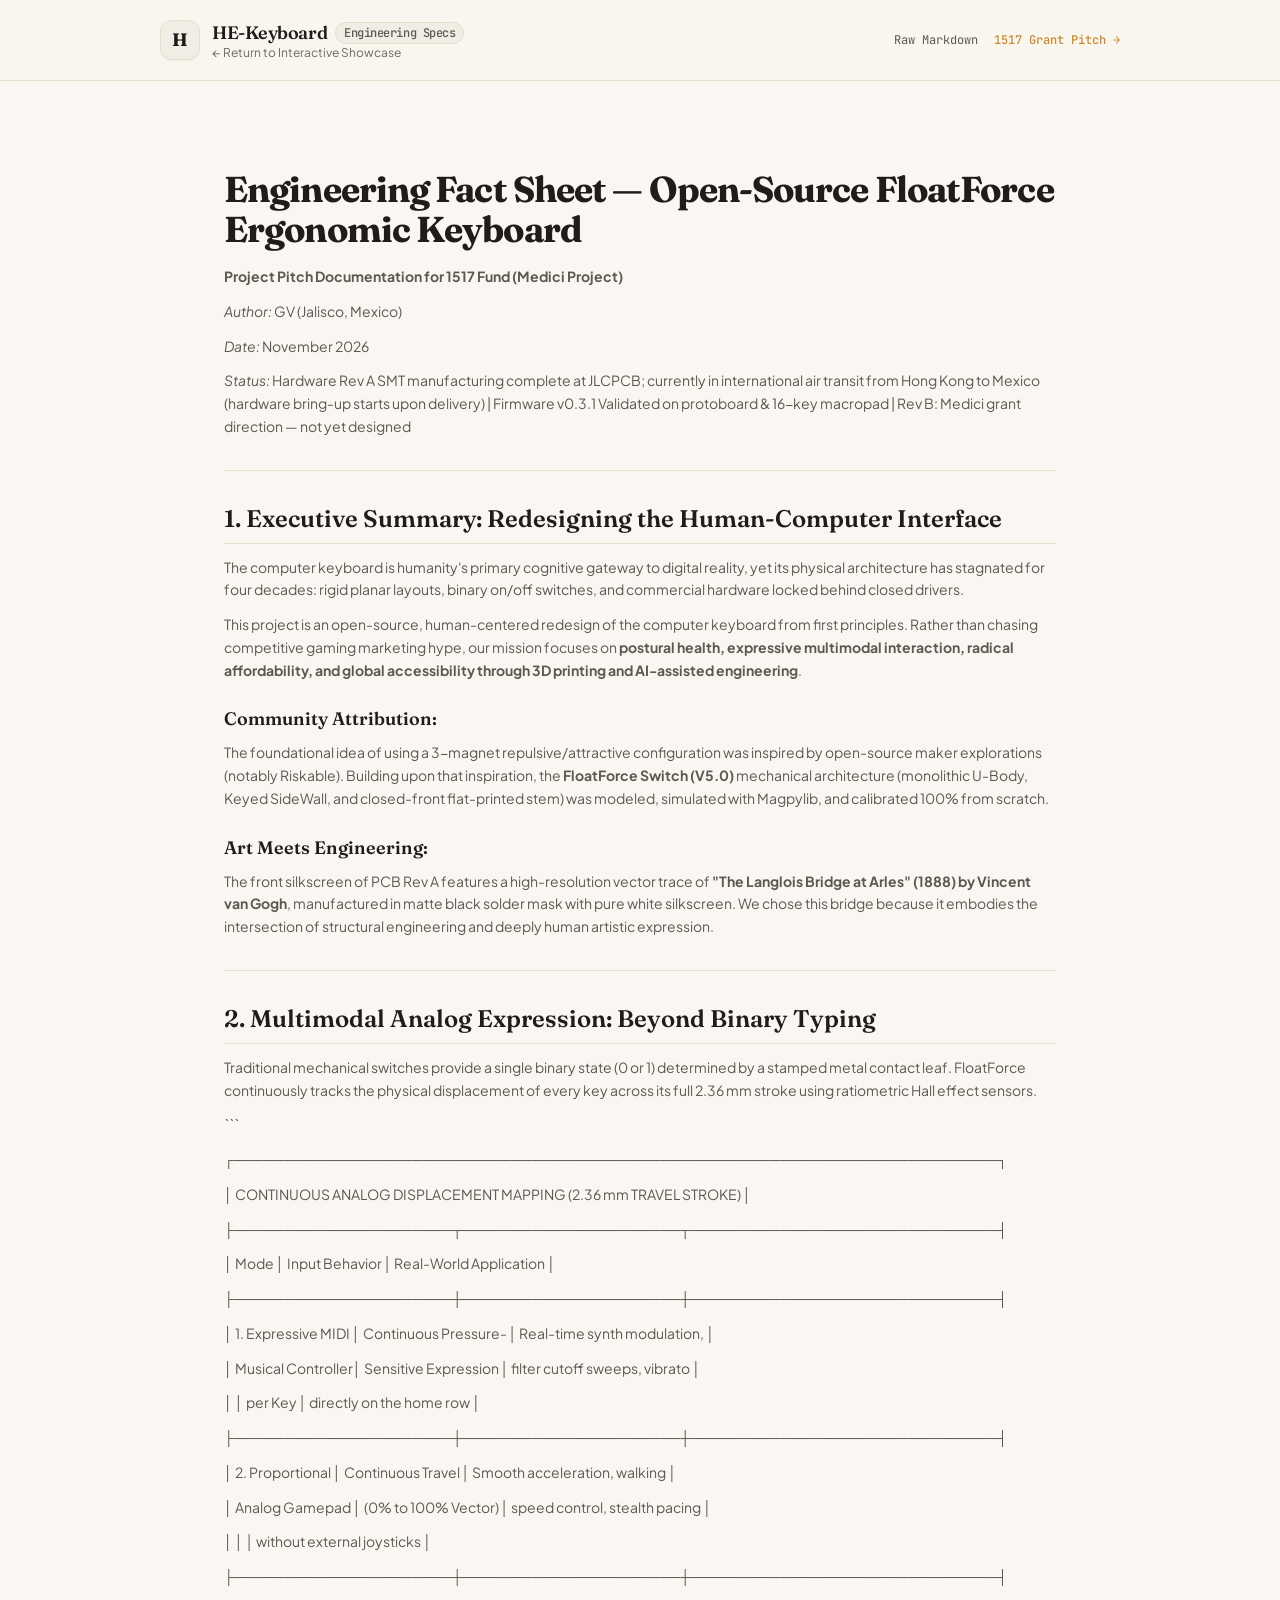
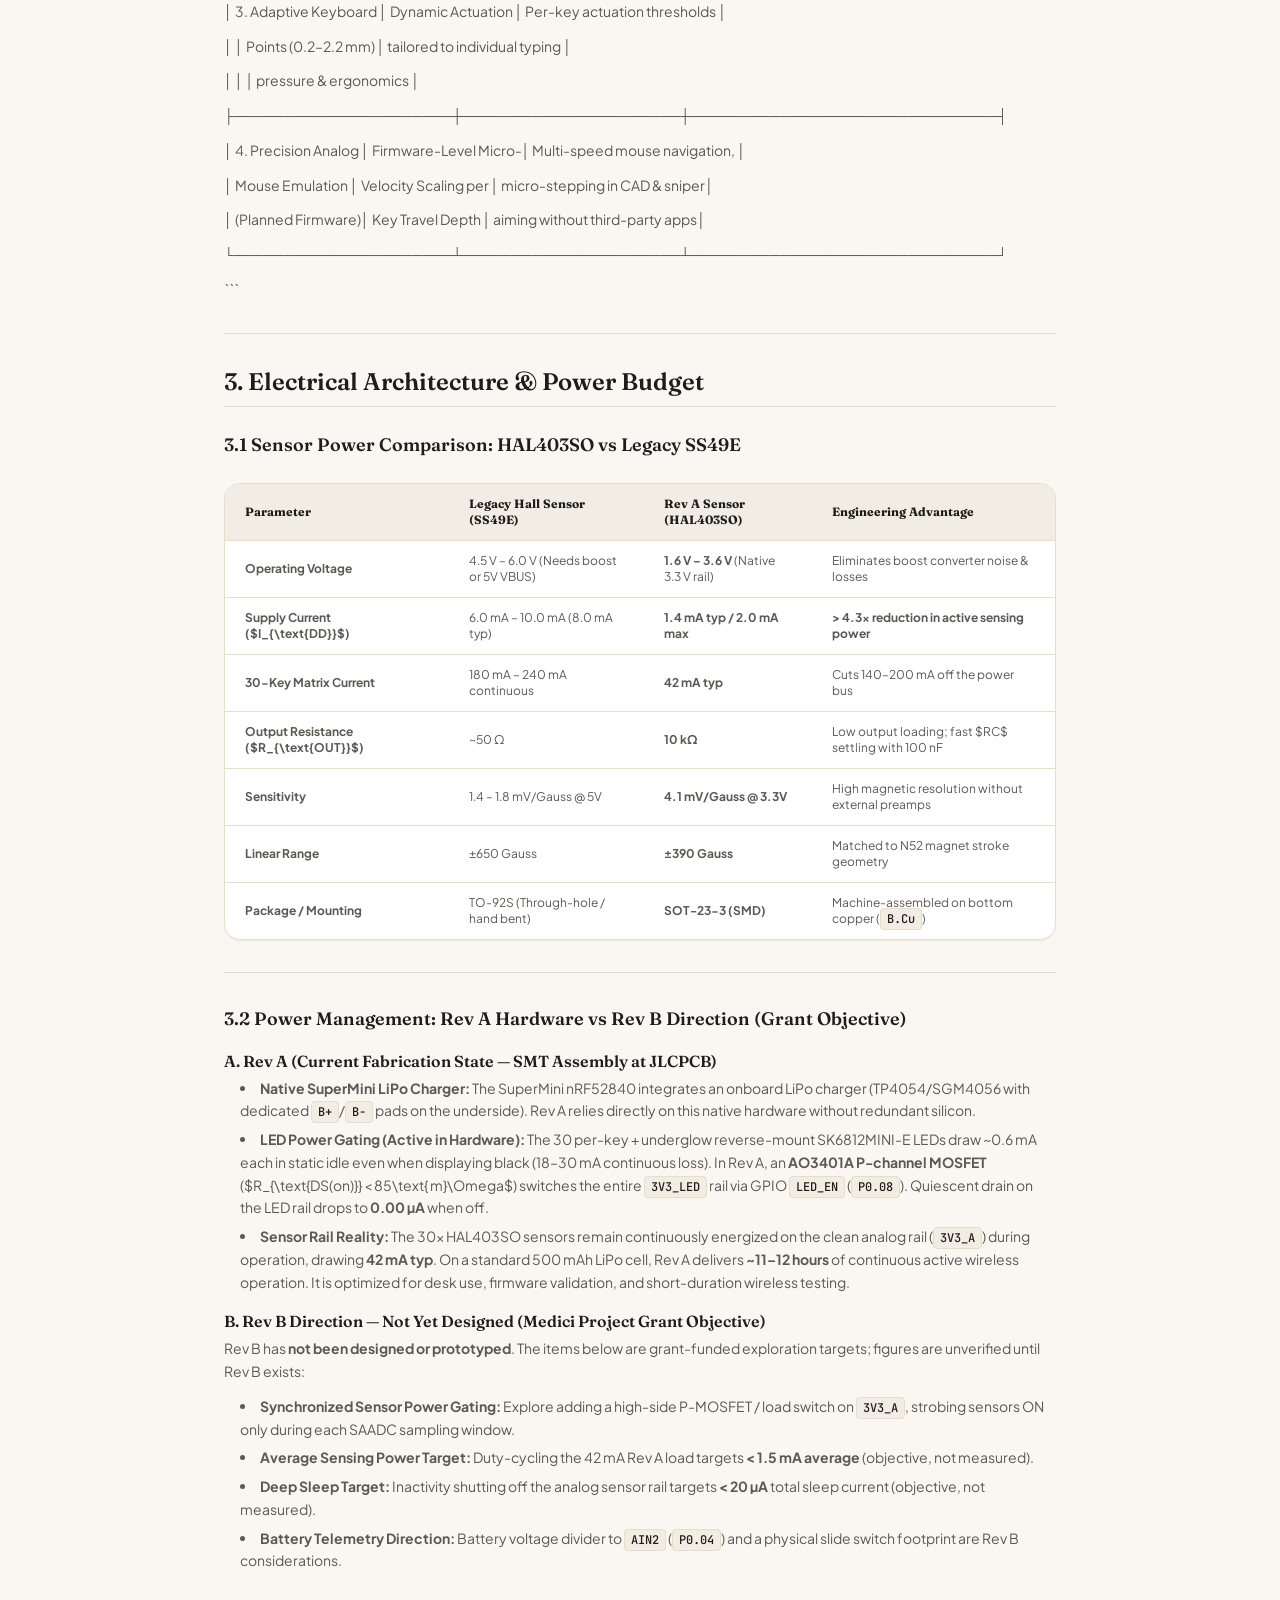
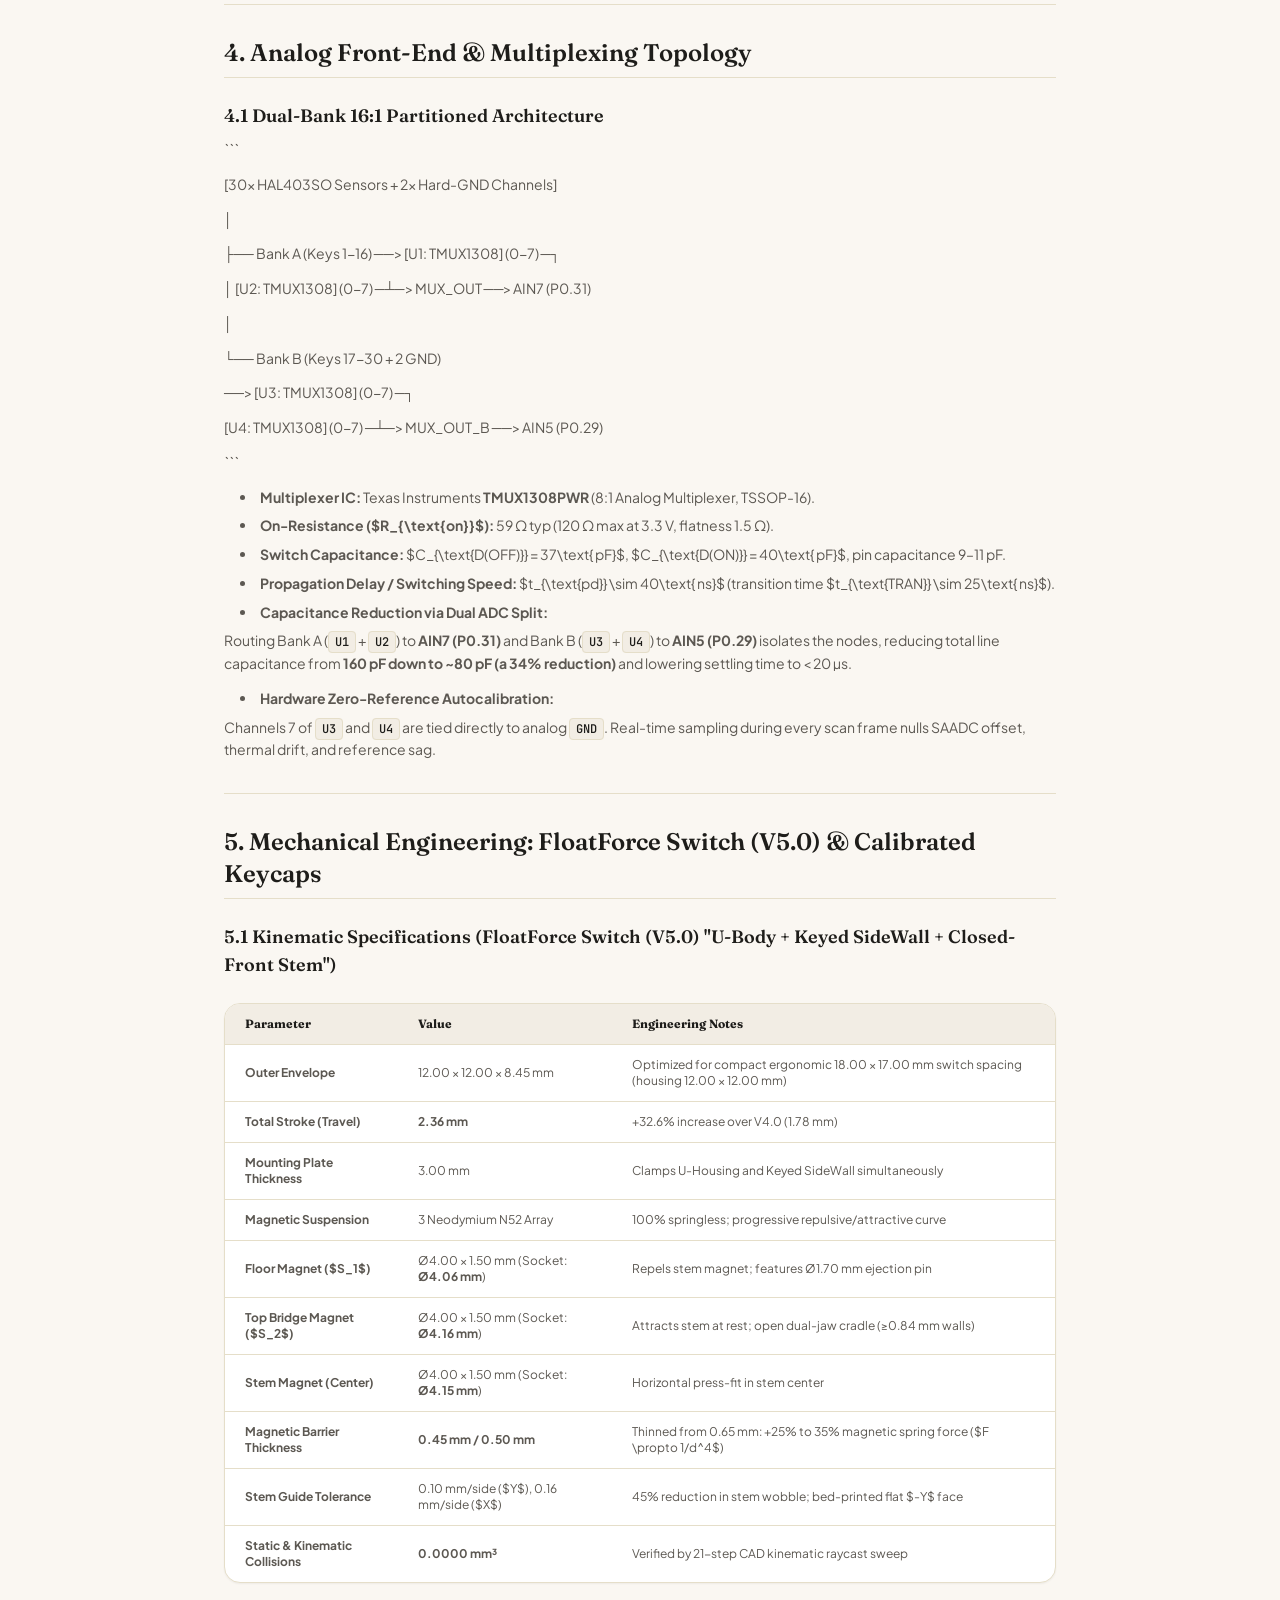
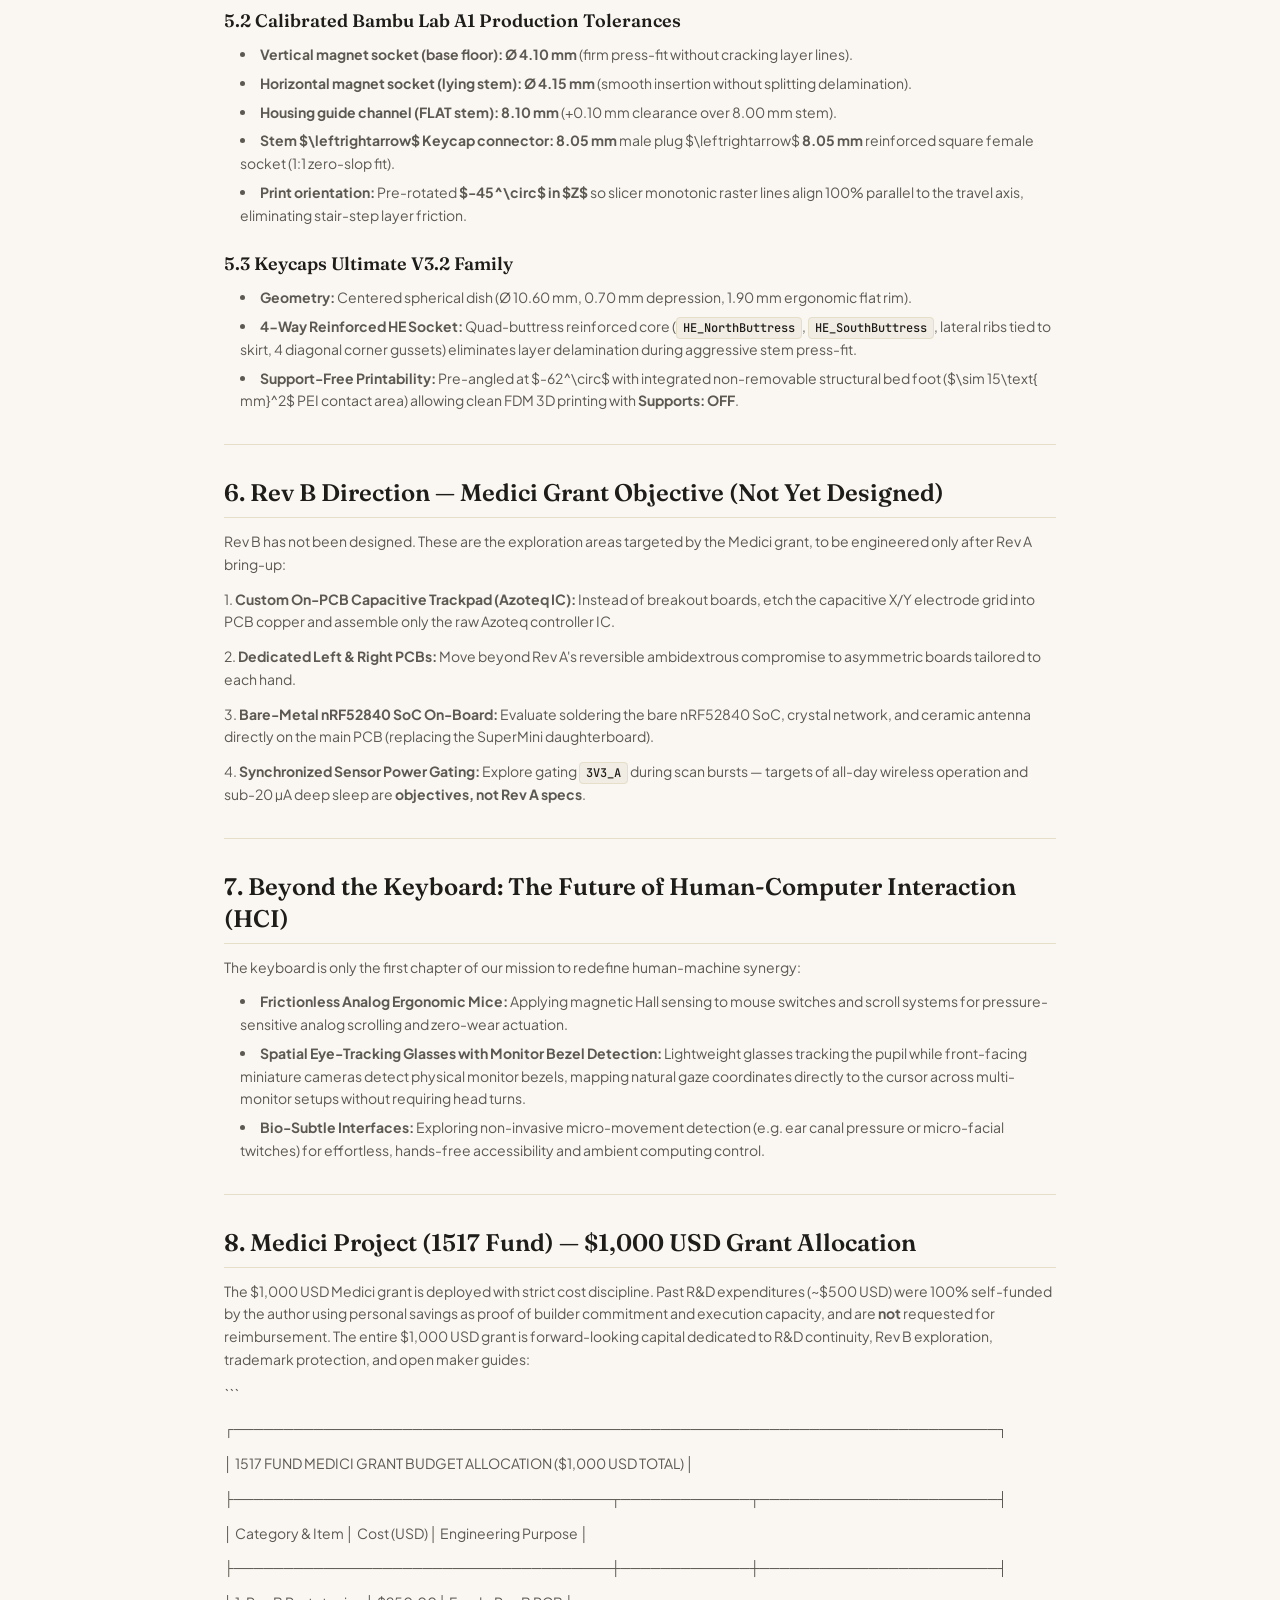
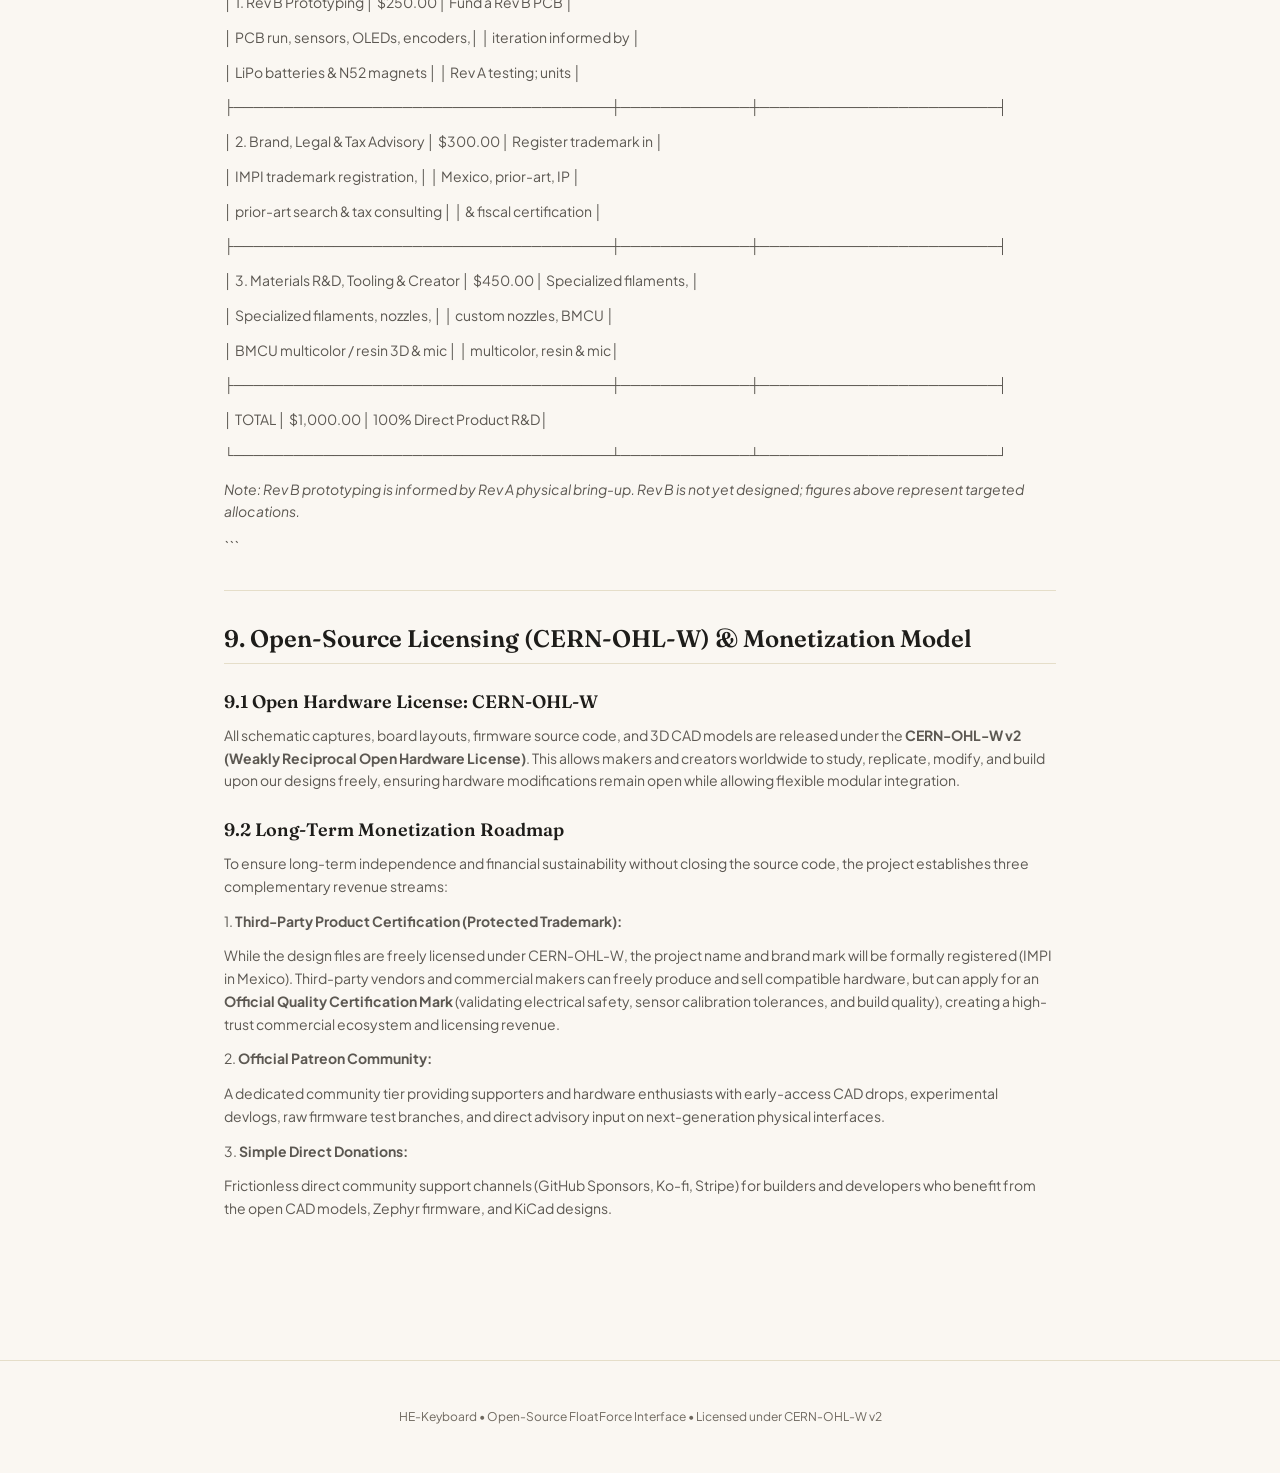
==== commit 49ebe8b5: "feat(showcase): V8.0 - author privacy, market narrative, analog mouse, live telemetry, and neutral s" ====
--- a/fact_sheet.html
+++ b/fact_sheet.html
@@ -56,9 +56,9 @@
   <main class="max-w-4xl mx-auto px-6 lg:px-8 py-12">
 <h1 class="text-3xl sm:text-4xl font-serif font-bold text-ink-primary mt-10 mb-4 tracking-tight">Engineering Fact Sheet — Open-Source FloatForce Ergonomic Keyboard</h1>
 <p class="text-sm text-ink-secondary leading-relaxed mb-3"><strong>Project Pitch Documentation for 1517 Fund (Medici Project)</strong></p>
-<p class="text-sm text-ink-secondary leading-relaxed mb-3"><em>Author:</em> Sebastian Gonzalez V.</p>
+<p class="text-sm text-ink-secondary leading-relaxed mb-3"><em>Author:</em> GV (Jalisco, Mexico)</p>
 <p class="text-sm text-ink-secondary leading-relaxed mb-3"><em>Date:</em> November 2026</p>
-<p class="text-sm text-ink-secondary leading-relaxed mb-3"><em>Status:</em> Hardware Rev A Ordered at JLCPCB, in production (Estimated delivery in ~3-4 weeks. Hardware bring-up starts on delivery) | Firmware v0.3.1 Validated on protoboard & 16-key macropad | Rev B: Medici grant direction — not yet designed</p>
+<p class="text-sm text-ink-secondary leading-relaxed mb-3"><em>Status:</em> Hardware Rev A SMT manufacturing complete at JLCPCB; currently in international air transit from Hong Kong to Mexico (hardware bring-up starts upon delivery) | Firmware v0.3.1 Validated on protoboard & 16-key macropad | Rev B: Medici grant direction — not yet designed</p>
 <hr class="my-8 border-paper-border">
 <h2 class="text-2xl font-serif font-semibold text-ink-primary mt-8 mb-3 pb-2 border-b border-paper-border">1. Executive Summary: Redesigning the Human-Computer Interface</h2>
 <p class="text-sm text-ink-secondary leading-relaxed mb-3">The computer keyboard is humanity's primary cognitive gateway to digital reality, yet its physical architecture has stagnated for four decades: rigid planar layouts, binary on/off switches, and commercial hardware locked behind closed drivers.</p>
@@ -87,6 +87,10 @@
 <p class="text-sm text-ink-secondary leading-relaxed mb-3">│ 3. Adaptive Keyboard │ Dynamic Actuation    │ Per-key actuation thresholds  │</p>
 <p class="text-sm text-ink-secondary leading-relaxed mb-3">│                      │ Points (0.2–2.2 mm)  │ tailored to individual typing │</p>
 <p class="text-sm text-ink-secondary leading-relaxed mb-3">│                      │                      │ pressure & ergonomics         │</p>
+<p class="text-sm text-ink-secondary leading-relaxed mb-3">├──────────────────────┼──────────────────────┼───────────────────────────────┤</p>
+<p class="text-sm text-ink-secondary leading-relaxed mb-3">│ 4. Precision Analog  │ Firmware-Level Micro-│ Multi-speed mouse navigation, │</p>
+<p class="text-sm text-ink-secondary leading-relaxed mb-3">│    Mouse Emulation   │ Velocity Scaling per │ micro-stepping in CAD & sniper│</p>
+<p class="text-sm text-ink-secondary leading-relaxed mb-3">│    (Planned Firmware)│ Key Travel Depth     │ aiming without third-party apps│</p>
 <p class="text-sm text-ink-secondary leading-relaxed mb-3">└──────────────────────┴──────────────────────┴───────────────────────────────┘</p>
 <p class="text-sm text-ink-secondary leading-relaxed mb-3">```</p>
 <hr class="my-8 border-paper-border">
--- a/assets/app.css
+++ b/assets/app.css
@@ -1 +1 @@
-*,:after,:before{--tw-border-spacing-x:0;--tw-border-spacing-y:0;--tw-translate-x:0;--tw-translate-y:0;--tw-rotate:0;--tw-skew-x:0;--tw-skew-y:0;--tw-scale-x:1;--tw-scale-y:1;--tw-pan-x: ;--tw-pan-y: ;--tw-pinch-zoom: ;--tw-scroll-snap-strictness:proximity;--tw-gradient-from-position: ;--tw-gradient-via-position: ;--tw-gradient-to-position: ;--tw-ordinal: ;--tw-slashed-zero: ;--tw-numeric-figure: ;--tw-numeric-spacing: ;--tw-numeric-fraction: ;--tw-ring-inset: ;--tw-ring-offset-width:0px;--tw-ring-offset-color:#fff;--tw-ring-color:rgba(59,130,246,.5);--tw-ring-offset-shadow:0 0 #0000;--tw-ring-shadow:0 0 #0000;--tw-shadow:0 0 #0000;--tw-shadow-colored:0 0 #0000;--tw-blur: ;--tw-brightness: ;--tw-contrast: ;--tw-grayscale: ;--tw-hue-rotate: ;--tw-invert: ;--tw-saturate: ;--tw-sepia: ;--tw-drop-shadow: ;--tw-backdrop-blur: ;--tw-backdrop-brightness: ;--tw-backdrop-contrast: ;--tw-backdrop-grayscale: ;--tw-backdrop-hue-rotate: ;--tw-backdrop-invert: ;--tw-backdrop-opacity: ;--tw-backdrop-saturate: ;--tw-backdrop-sepia: ;--tw-contain-size: ;--tw-contain-layout: ;--tw-contain-paint: ;--tw-contain-style: }::backdrop{--tw-border-spacing-x:0;--tw-border-spacing-y:0;--tw-translate-x:0;--tw-translate-y:0;--tw-rotate:0;--tw-skew-x:0;--tw-skew-y:0;--tw-scale-x:1;--tw-scale-y:1;--tw-pan-x: ;--tw-pan-y: ;--tw-pinch-zoom: ;--tw-scroll-snap-strictness:proximity;--tw-gradient-from-position: ;--tw-gradient-via-position: ;--tw-gradient-to-position: ;--tw-ordinal: ;--tw-slashed-zero: ;--tw-numeric-figure: ;--tw-numeric-spacing: ;--tw-numeric-fraction: ;--tw-ring-inset: ;--tw-ring-offset-width:0px;--tw-ring-offset-color:#fff;--tw-ring-color:rgba(59,130,246,.5);--tw-ring-offset-shadow:0 0 #0000;--tw-ring-shadow:0 0 #0000;--tw-shadow:0 0 #0000;--tw-shadow-colored:0 0 #0000;--tw-blur: ;--tw-brightness: ;--tw-contrast: ;--tw-grayscale: ;--tw-hue-rotate: ;--tw-invert: ;--tw-saturate: ;--tw-sepia: ;--tw-drop-shadow: ;--tw-backdrop-blur: ;--tw-backdrop-brightness: ;--tw-backdrop-contrast: ;--tw-backdrop-grayscale: ;--tw-backdrop-hue-rotate: ;--tw-backdrop-invert: ;--tw-backdrop-opacity: ;--tw-backdrop-saturate: ;--tw-backdrop-sepia: ;--tw-contain-size: ;--tw-contain-layout: ;--tw-contain-paint: ;--tw-contain-style: }/*! tailwindcss v3.4.17 | MIT License | https://tailwindcss.com*/*,:after,:before{border:0 solid #e5e7eb;box-sizing:border-box}:after,:before{--tw-content:""}:host,html{line-height:1.5;-webkit-text-size-adjust:100%;font-family:Plus Jakarta Sans,system-ui,sans-serif;font-feature-settings:normal;font-variation-settings:normal;-moz-tab-size:4;-o-tab-size:4;tab-size:4;-webkit-tap-highlight-color:transparent}body{line-height:inherit;margin:0}hr{border-top-width:1px;color:inherit;height:0}abbr:where([title]){-webkit-text-decoration:underline dotted;text-decoration:underline dotted}h1,h2,h3,h4,h5,h6{font-size:inherit;font-weight:inherit}a{color:inherit;text-decoration:inherit}b,strong{font-weight:bolder}code,kbd,pre,samp{font-family:JetBrains Mono,monospace;font-feature-settings:normal;font-size:1em;font-variation-settings:normal}small{font-size:80%}sub,sup{font-size:75%;line-height:0;position:relative;vertical-align:baseline}sub{bottom:-.25em}sup{top:-.5em}table{border-collapse:collapse;border-color:inherit;text-indent:0}button,input,optgroup,select,textarea{color:inherit;font-family:inherit;font-feature-settings:inherit;font-size:100%;font-variation-settings:inherit;font-weight:inherit;letter-spacing:inherit;line-height:inherit;margin:0;padding:0}button,select{text-transform:none}button,input:where([type=button]),input:where([type=reset]),input:where([type=submit]){-webkit-appearance:button;background-color:transparent;background-image:none}:-moz-focusring{outline:auto}:-moz-ui-invalid{box-shadow:none}progress{vertical-align:baseline}::-webkit-inner-spin-button,::-webkit-outer-spin-button{height:auto}[type=search]{-webkit-appearance:textfield;outline-offset:-2px}::-webkit-search-decoration{-webkit-appearance:none}::-webkit-file-upload-button{-webkit-appearance:button;font:inherit}summary{display:list-item}blockquote,dd,dl,figure,h1,h2,h3,h4,h5,h6,hr,p,pre{margin:0}fieldset{margin:0}fieldset,legend{padding:0}menu,ol,ul{list-style:none;margin:0;padding:0}dialog{padding:0}textarea{resize:vertical}input::-moz-placeholder,textarea::-moz-placeholder{color:#9ca3af;opacity:1}input::placeholder,textarea::placeholder{color:#9ca3af;opacity:1}[role=button],button{cursor:pointer}:disabled{cursor:default}audio,canvas,embed,iframe,img,object,svg,video{display:block;vertical-align:middle}img,video{height:auto;max-width:100%}[hidden]:where(:not([hidden=until-found])){display:none}.\!container{width:100%!important}.container{width:100%}@media (min-width:640px){.\!container{max-width:640px!important}.container{max-width:640px}}@media (min-width:768px){.\!container{max-width:768px!important}.container{max-width:768px}}@media (min-width:1024px){.\!container{max-width:1024px!important}.container{max-width:1024px}}@media (min-width:1280px){.\!container{max-width:1280px!important}.container{max-width:1280px}}@media (min-width:1536px){.\!container{max-width:1536px!important}.container{max-width:1536px}}.pointer-events-none{pointer-events:none}.visible{visibility:visible}.static{position:static}.fixed{position:fixed}.absolute{position:absolute}.relative{position:relative}.sticky{position:sticky}.inset-0{inset:0}.inset-x-2{left:.5rem;right:.5rem}.inset-x-3{left:.75rem;right:.75rem}.inset-x-4{left:1rem;right:1rem}.inset-x-6{left:1.5rem;right:1.5rem}.inset-y-2{top:.5rem}.bottom-2,.inset-y-2{bottom:.5rem}.bottom-3{bottom:.75rem}.bottom-4{bottom:1rem}.bottom-8{bottom:2rem}.left-2{left:.5rem}.left-3{left:.75rem}.left-4{left:1rem}.left-6{left:1.5rem}.right-2{right:.5rem}.right-3{right:.75rem}.right-4{right:1rem}.right-6{right:1.5rem}.top-0{top:0}.top-24{top:6rem}.top-3{top:.75rem}.top-6{top:1.5rem}.z-10{z-index:10}.z-20{z-index:20}.z-30{z-index:30}.z-40{z-index:40}.z-50{z-index:50}.mx-auto{margin-left:auto;margin-right:auto}.my-6{margin-bottom:1.5rem;margin-top:1.5rem}.my-8{margin-bottom:2rem;margin-top:2rem}.my-auto{margin-bottom:auto;margin-top:auto}.-mt-0\.5{margin-top:-.125rem}.mb-1{margin-bottom:.25rem}.mb-1\.5{margin-bottom:.375rem}.mb-10{margin-bottom:2.5rem}.mb-12{margin-bottom:3rem}.mb-14{margin-bottom:3.5rem}.mb-16{margin-bottom:4rem}.mb-2{margin-bottom:.5rem}.mb-20{margin-bottom:5rem}.mb-24{margin-bottom:6rem}.mb-3{margin-bottom:.75rem}.mb-4{margin-bottom:1rem}.mb-6{margin-bottom:1.5rem}.ml-4{margin-left:1rem}.mr-2{margin-right:.5rem}.mt-0\.5{margin-top:.125rem}.mt-1{margin-top:.25rem}.mt-1\.5{margin-top:.375rem}.mt-10{margin-top:2.5rem}.mt-14{margin-top:3.5rem}.mt-16{margin-top:4rem}.mt-2{margin-top:.5rem}.mt-20{margin-top:5rem}.mt-3{margin-top:.75rem}.mt-4{margin-top:1rem}.mt-5{margin-top:1.25rem}.mt-6{margin-top:1.5rem}.mt-8{margin-top:2rem}.line-clamp-3{display:-webkit-box;overflow:hidden;-webkit-box-orient:vertical;-webkit-line-clamp:3}.block{display:block}.inline-block{display:inline-block}.flex{display:flex}.inline-flex{display:inline-flex}.table{display:table}.grid{display:grid}.contents{display:contents}.hidden{display:none}.aspect-\[16\/10\]{aspect-ratio:16/10}.aspect-\[16\/11\]{aspect-ratio:16/11}.aspect-\[4\/3\]{aspect-ratio:4/3}.aspect-\[9\/14\]{aspect-ratio:9/14}.aspect-square{aspect-ratio:1/1}.h-1\.5{height:.375rem}.h-10{height:2.5rem}.h-12{height:3rem}.h-2{height:.5rem}.h-2\.5{height:.625rem}.h-20{height:5rem}.h-24{height:6rem}.h-4{height:1rem}.h-44{height:11rem}.h-5{height:1.25rem}.h-6{height:1.5rem}.h-7{height:1.75rem}.h-8{height:2rem}.h-80{height:20rem}.h-\[148px\]{height:148px}.h-\[440px\]{height:440px}.h-\[510px\]{height:510px}.h-full{height:100%}.max-h-\[70vh\]{max-height:70vh}.max-h-\[75vh\]{max-height:75vh}.w-1\.5{width:.375rem}.w-10{width:2.5rem}.w-12{width:3rem}.w-2{width:.5rem}.w-2\.5{width:.625rem}.w-20{width:5rem}.w-24{width:6rem}.w-3{width:.75rem}.w-5{width:1.25rem}.w-6{width:1.5rem}.w-7{width:1.75rem}.w-8{width:2rem}.w-80{width:20rem}.w-full{width:100%}.min-w-\[3100px\]{min-width:3100px}.max-w-2xl{max-width:42rem}.max-w-3xl{max-width:48rem}.max-w-4xl{max-width:56rem}.max-w-5xl{max-width:64rem}.max-w-7xl{max-width:80rem}.max-w-full{max-width:100%}.flex-shrink-0{flex-shrink:0}.shrink{flex-shrink:1}.shrink-0{flex-shrink:0}.rotate-180{--tw-rotate:180deg}.rotate-180,.transform{transform:translate(var(--tw-translate-x),var(--tw-translate-y)) rotate(var(--tw-rotate)) skewX(var(--tw-skew-x)) skewY(var(--tw-skew-y)) scaleX(var(--tw-scale-x)) scaleY(var(--tw-scale-y))}@keyframes pulse{50%{opacity:.5}}.animate-pulse{animation:pulse 2s cubic-bezier(.4,0,.6,1) infinite}@keyframes spin{to{transform:rotate(1turn)}}.animate-spin{animation:spin 1s linear infinite}.cursor-grab{cursor:grab}.cursor-pointer{cursor:pointer}.select-none{-webkit-user-select:none;-moz-user-select:none;user-select:none}.resize{resize:both}.list-disc{list-style-type:disc}.grid-cols-1{grid-template-columns:repeat(1,minmax(0,1fr))}.grid-cols-2{grid-template-columns:repeat(2,minmax(0,1fr))}.flex-col{flex-direction:column}.flex-wrap{flex-wrap:wrap}.items-start{align-items:flex-start}.items-center{align-items:center}.items-stretch{align-items:stretch}.justify-start{justify-content:flex-start}.justify-end{justify-content:flex-end}.justify-center{justify-content:center}.justify-between{justify-content:space-between}.justify-around{justify-content:space-around}.gap-0\.5{gap:.125rem}.gap-1\.5{gap:.375rem}.gap-10{gap:2.5rem}.gap-12{gap:3rem}.gap-2{gap:.5rem}.gap-2\.5{gap:.625rem}.gap-3{gap:.75rem}.gap-3\.5{gap:.875rem}.gap-4{gap:1rem}.gap-5{gap:1.25rem}.gap-6{gap:1.5rem}.gap-8{gap:2rem}.gap-x-8{-moz-column-gap:2rem;column-gap:2rem}.gap-y-3{row-gap:.75rem}.space-x-2\.5>:not([hidden])~:not([hidden]){--tw-space-x-reverse:0;margin-left:calc(.625rem*(1 - var(--tw-space-x-reverse)));margin-right:calc(.625rem*var(--tw-space-x-reverse))}.space-x-3>:not([hidden])~:not([hidden]){--tw-space-x-reverse:0;margin-left:calc(.75rem*(1 - var(--tw-space-x-reverse)));margin-right:calc(.75rem*var(--tw-space-x-reverse))}.space-y-2>:not([hidden])~:not([hidden]){--tw-space-y-reverse:0;margin-bottom:calc(.5rem*var(--tw-space-y-reverse));margin-top:calc(.5rem*(1 - var(--tw-space-y-reverse)))}.space-y-2\.5>:not([hidden])~:not([hidden]){--tw-space-y-reverse:0;margin-bottom:calc(.625rem*var(--tw-space-y-reverse));margin-top:calc(.625rem*(1 - var(--tw-space-y-reverse)))}.space-y-3>:not([hidden])~:not([hidden]){--tw-space-y-reverse:0;margin-bottom:calc(.75rem*var(--tw-space-y-reverse));margin-top:calc(.75rem*(1 - var(--tw-space-y-reverse)))}.space-y-4>:not([hidden])~:not([hidden]){--tw-space-y-reverse:0;margin-bottom:calc(1rem*var(--tw-space-y-reverse));margin-top:calc(1rem*(1 - var(--tw-space-y-reverse)))}.space-y-5>:not([hidden])~:not([hidden]){--tw-space-y-reverse:0;margin-bottom:calc(1.25rem*var(--tw-space-y-reverse));margin-top:calc(1.25rem*(1 - var(--tw-space-y-reverse)))}.space-y-6>:not([hidden])~:not([hidden]){--tw-space-y-reverse:0;margin-bottom:calc(1.5rem*var(--tw-space-y-reverse));margin-top:calc(1.5rem*(1 - var(--tw-space-y-reverse)))}.space-y-8>:not([hidden])~:not([hidden]){--tw-space-y-reverse:0;margin-bottom:calc(2rem*var(--tw-space-y-reverse));margin-top:calc(2rem*(1 - var(--tw-space-y-reverse)))}.divide-y>:not([hidden])~:not([hidden]){--tw-divide-y-reverse:0;border-bottom-width:calc(1px*var(--tw-divide-y-reverse));border-top-width:calc(1px*(1 - var(--tw-divide-y-reverse)))}.divide-paper-border>:not([hidden])~:not([hidden]){--tw-divide-opacity:1;border-color:rgb(229 222 201/var(--tw-divide-opacity,1))}.overflow-auto{overflow:auto}.overflow-hidden{overflow:hidden}.overflow-x-auto{overflow-x:auto}.scroll-smooth{scroll-behavior:smooth}.truncate{overflow:hidden;text-overflow:ellipsis}.truncate,.whitespace-nowrap{white-space:nowrap}.rounded{border-radius:.25rem}.rounded-2xl{border-radius:1rem}.rounded-3xl{border-radius:1.5rem}.rounded-full{border-radius:9999px}.rounded-lg{border-radius:.5rem}.rounded-md{border-radius:.375rem}.rounded-sm{border-radius:.125rem}.rounded-xl{border-radius:.75rem}.rounded-b{border-bottom-left-radius:.25rem;border-bottom-right-radius:.25rem}.rounded-t{border-top-left-radius:.25rem;border-top-right-radius:.25rem}.border{border-width:1px}.border-2{border-width:2px}.border-b{border-bottom-width:1px}.border-l{border-left-width:1px}.border-t{border-top-width:1px}.border-\[\#C5BDAA\]{--tw-border-opacity:1;border-color:rgb(197 189 170/var(--tw-border-opacity,1))}.border-accent-ochre\/20{border-color:rgba(201,138,44,.2)}.border-accent-ochre\/30{border-color:rgba(201,138,44,.3)}.border-accent-sage{--tw-border-opacity:1;border-color:rgb(47 107 79/var(--tw-border-opacity,1))}.border-accent-sage\/20{border-color:rgba(47,107,79,.2)}.border-accent-sage\/30{border-color:rgba(47,107,79,.3)}.border-accent-terracotta{--tw-border-opacity:1;border-color:rgb(200 90 50/var(--tw-border-opacity,1))}.border-accent-terracotta\/20{border-color:rgba(200,90,50,.2)}.border-accent-terracotta\/30{border-color:rgba(200,90,50,.3)}.border-accent-terracotta\/40{border-color:rgba(200,90,50,.4)}.border-paper-border{--tw-border-opacity:1;border-color:rgb(229 222 201/var(--tw-border-opacity,1))}.border-paper-border\/50{border-color:hsla(45,35%,84%,.5)}.border-paper-border\/60{border-color:hsla(45,35%,84%,.6)}.border-paper-border\/80{border-color:hsla(45,35%,84%,.8)}.border-white\/10{border-color:hsla(0,0%,100%,.1)}.border-white\/5{border-color:hsla(0,0%,100%,.05)}.border-t-transparent{border-top-color:transparent}.bg-\[\#141414\]{--tw-bg-opacity:1;background-color:rgb(20 20 20/var(--tw-bg-opacity,1))}.bg-\[\#1E1D1A\]\/85{background-color:rgba(30,29,26,.85)}.bg-\[\#D8D0BF\]{--tw-bg-opacity:1;background-color:rgb(216 208 191/var(--tw-bg-opacity,1))}.bg-\[\#F6F1E8\]{--tw-bg-opacity:1;background-color:rgb(246 241 232/var(--tw-bg-opacity,1))}.bg-accent-ochre{--tw-bg-opacity:1;background-color:rgb(201 138 44/var(--tw-bg-opacity,1))}.bg-accent-ochre-soft{--tw-bg-opacity:1;background-color:rgb(250 242 228/var(--tw-bg-opacity,1))}.bg-accent-ochre-soft\/30{background-color:hsla(38,69%,94%,.3)}.bg-accent-sage{--tw-bg-opacity:1;background-color:rgb(47 107 79/var(--tw-bg-opacity,1))}.bg-accent-sage-soft{--tw-bg-opacity:1;background-color:rgb(235 242 238/var(--tw-bg-opacity,1))}.bg-accent-terracotta{--tw-bg-opacity:1;background-color:rgb(200 90 50/var(--tw-bg-opacity,1))}.bg-accent-terracotta-soft{--tw-bg-opacity:1;background-color:rgb(248 230 222/var(--tw-bg-opacity,1))}.bg-accent-terracotta\/10{background-color:rgba(200,90,50,.1)}.bg-accent-terracotta\/15{background-color:rgba(200,90,50,.15)}.bg-black\/40{background-color:rgba(0,0,0,.4)}.bg-black\/60{background-color:rgba(0,0,0,.6)}.bg-black\/70{background-color:rgba(0,0,0,.7)}.bg-black\/80{background-color:rgba(0,0,0,.8)}.bg-paper-base{--tw-bg-opacity:1;background-color:rgb(250 247 242/var(--tw-bg-opacity,1))}.bg-paper-base\/90{background-color:hsla(38,44%,96%,.9)}.bg-paper-base\/95{background-color:hsla(38,44%,96%,.95)}.bg-paper-border{--tw-bg-opacity:1;background-color:rgb(229 222 201/var(--tw-bg-opacity,1))}.bg-paper-card{--tw-bg-opacity:1;background-color:rgb(255 255 255/var(--tw-bg-opacity,1))}.bg-paper-card\/80{background-color:hsla(0,0%,100%,.8)}.bg-paper-card\/85{background-color:hsla(0,0%,100%,.85)}.bg-paper-card\/90{background-color:hsla(0,0%,100%,.9)}.bg-paper-surface{--tw-bg-opacity:1;background-color:rgb(242 237 228/var(--tw-bg-opacity,1))}.bg-paper-surface\/40{background-color:hsla(39,35%,92%,.4)}.bg-paper-surface\/50{background-color:hsla(39,35%,92%,.5)}.bg-paper-surface\/60{background-color:hsla(39,35%,92%,.6)}.bg-paper-surface\/90{background-color:hsla(39,35%,92%,.9)}.bg-white{--tw-bg-opacity:1;background-color:rgb(255 255 255/var(--tw-bg-opacity,1))}.bg-gradient-to-b{background-image:linear-gradient(to bottom,var(--tw-gradient-stops))}.from-\[\#1C1B18\]{--tw-gradient-from:#1c1b18 var(--tw-gradient-from-position);--tw-gradient-to:rgba(28,27,24,0) var(--tw-gradient-to-position);--tw-gradient-stops:var(--tw-gradient-from),var(--tw-gradient-to)}.to-\[\#12110F\]{--tw-gradient-to:#12110f var(--tw-gradient-to-position)}.object-contain{-o-object-fit:contain;object-fit:contain}.object-cover{-o-object-fit:cover;object-fit:cover}.p-1{padding:.25rem}.p-2{padding:.5rem}.p-3{padding:.75rem}.p-3\.5{padding:.875rem}.p-4{padding:1rem}.p-5{padding:1.25rem}.p-6{padding:1.5rem}.p-7{padding:1.75rem}.p-8{padding:2rem}.px-1{padding-left:.25rem;padding-right:.25rem}.px-1\.5{padding-left:.375rem;padding-right:.375rem}.px-2{padding-left:.5rem;padding-right:.5rem}.px-2\.5{padding-left:.625rem;padding-right:.625rem}.px-3{padding-left:.75rem;padding-right:.75rem}.px-3\.5{padding-left:.875rem;padding-right:.875rem}.px-4{padding-left:1rem;padding-right:1rem}.px-5{padding-left:1.25rem;padding-right:1.25rem}.px-6{padding-left:1.5rem;padding-right:1.5rem}.px-8{padding-left:2rem;padding-right:2rem}.py-0\.5{padding-bottom:.125rem;padding-top:.125rem}.py-1{padding-bottom:.25rem;padding-top:.25rem}.py-1\.5{padding-bottom:.375rem;padding-top:.375rem}.py-12{padding-bottom:3rem;padding-top:3rem}.py-16{padding-bottom:4rem;padding-top:4rem}.py-2{padding-bottom:.5rem;padding-top:.5rem}.py-2\.5{padding-bottom:.625rem;padding-top:.625rem}.py-24{padding-bottom:6rem;padding-top:6rem}.py-3{padding-bottom:.75rem;padding-top:.75rem}.py-3\.5{padding-bottom:.875rem;padding-top:.875rem}.py-4{padding-bottom:1rem;padding-top:1rem}.py-5{padding-bottom:1.25rem;padding-top:1.25rem}.pb-2{padding-bottom:.5rem}.pb-20{padding-bottom:5rem}.pb-4{padding-bottom:1rem}.pb-6{padding-bottom:1.5rem}.pr-4{padding-right:1rem}.pt-10{padding-top:2.5rem}.pt-2{padding-top:.5rem}.pt-3{padding-top:.75rem}.pt-4{padding-top:1rem}.pt-6{padding-top:1.5rem}.text-left{text-align:left}.text-center{text-align:center}.text-right{text-align:right}.font-mono{font-family:JetBrains Mono,monospace}.font-sans{font-family:Plus Jakarta Sans,system-ui,sans-serif}.font-serif{font-family:Fraunces,Georgia,serif}.text-2xl{font-size:1.5rem;line-height:2rem}.text-3xl{font-size:1.875rem;line-height:2.25rem}.text-4xl{font-size:2.25rem;line-height:2.5rem}.text-\[10px\]{font-size:10px}.text-\[11px\]{font-size:11px}.text-\[12px\]{font-size:12px}.text-base{font-size:1rem;line-height:1.5rem}.text-lg{font-size:1.125rem;line-height:1.75rem}.text-sm{font-size:.875rem;line-height:1.25rem}.text-xl{font-size:1.25rem;line-height:1.75rem}.text-xs{font-size:.75rem;line-height:1rem}.font-bold{font-weight:700}.font-light{font-weight:300}.font-medium{font-weight:500}.font-normal{font-weight:400}.font-semibold{font-weight:600}.uppercase{text-transform:uppercase}.italic{font-style:italic}.leading-\[1\.12\]{line-height:1.12}.leading-\[1\.15\]{line-height:1.15}.leading-normal{line-height:1.5}.leading-relaxed{line-height:1.625}.leading-tight{line-height:1.25}.tracking-tight{letter-spacing:-.025em}.tracking-wider{letter-spacing:.05em}.tracking-widest{letter-spacing:.1em}.text-accent-ochre{--tw-text-opacity:1;color:rgb(201 138 44/var(--tw-text-opacity,1))}.text-accent-sage{--tw-text-opacity:1;color:rgb(47 107 79/var(--tw-text-opacity,1))}.text-accent-terracotta{--tw-text-opacity:1;color:rgb(200 90 50/var(--tw-text-opacity,1))}.text-ink-muted{--tw-text-opacity:1;color:rgb(110 104 95/var(--tw-text-opacity,1))}.text-ink-primary{--tw-text-opacity:1;color:rgb(30 29 26/var(--tw-text-opacity,1))}.text-ink-secondary{--tw-text-opacity:1;color:rgb(92 88 82/var(--tw-text-opacity,1))}.text-paper-border{--tw-text-opacity:1;color:rgb(229 222 201/var(--tw-text-opacity,1))}.text-white{--tw-text-opacity:1;color:rgb(255 255 255/var(--tw-text-opacity,1))}.text-white\/60{color:hsla(0,0%,100%,.6)}.text-white\/70{color:hsla(0,0%,100%,.7)}.text-white\/80{color:hsla(0,0%,100%,.8)}.text-white\/90{color:hsla(0,0%,100%,.9)}.underline{text-decoration-line:underline}.antialiased{-webkit-font-smoothing:antialiased;-moz-osx-font-smoothing:grayscale}.opacity-0{opacity:0}.opacity-70{opacity:.7}.opacity-80{opacity:.8}.shadow{--tw-shadow:0 1px 3px 0 rgba(0,0,0,.1),0 1px 2px -1px rgba(0,0,0,.1);--tw-shadow-colored:0 1px 3px 0 var(--tw-shadow-color),0 1px 2px -1px var(--tw-shadow-color)}.shadow,.shadow-2xl{box-shadow:var(--tw-ring-offset-shadow,0 0 #0000),var(--tw-ring-shadow,0 0 #0000),var(--tw-shadow)}.shadow-2xl{--tw-shadow:0 25px 50px -12px rgba(0,0,0,.25);--tw-shadow-colored:0 25px 50px -12px var(--tw-shadow-color)}.shadow-inner{--tw-shadow:inset 0 2px 4px 0 rgba(0,0,0,.05);--tw-shadow-colored:inset 0 2px 4px 0 var(--tw-shadow-color)}.shadow-inner,.shadow-lg{box-shadow:var(--tw-ring-offset-shadow,0 0 #0000),var(--tw-ring-shadow,0 0 #0000),var(--tw-shadow)}.shadow-lg{--tw-shadow:0 10px 15px -3px rgba(0,0,0,.1),0 4px 6px -4px rgba(0,0,0,.1);--tw-shadow-colored:0 10px 15px -3px var(--tw-shadow-color),0 4px 6px -4px var(--tw-shadow-color)}.shadow-md{--tw-shadow:0 4px 6px -1px rgba(0,0,0,.1),0 2px 4px -2px rgba(0,0,0,.1);--tw-shadow-colored:0 4px 6px -1px var(--tw-shadow-color),0 2px 4px -2px var(--tw-shadow-color);box-shadow:var(--tw-ring-offset-shadow,0 0 #0000),var(--tw-ring-shadow,0 0 #0000),var(--tw-shadow)}.shadow-sm,.shadow-xs{--tw-shadow:0 1px 2px 0 rgba(0,0,0,.05);--tw-shadow-colored:0 1px 2px 0 var(--tw-shadow-color);box-shadow:var(--tw-ring-offset-shadow,0 0 #0000),var(--tw-ring-shadow,0 0 #0000),var(--tw-shadow)}.outline{outline-style:solid}.ring{--tw-ring-offset-shadow:var(--tw-ring-inset) 0 0 0 var(--tw-ring-offset-width) var(--tw-ring-offset-color);--tw-ring-shadow:var(--tw-ring-inset) 0 0 0 calc(3px + var(--tw-ring-offset-width)) var(--tw-ring-color)}.ring,.ring-1{box-shadow:var(--tw-ring-offset-shadow),var(--tw-ring-shadow),var(--tw-shadow,0 0 #0000)}.ring-1{--tw-ring-offset-shadow:var(--tw-ring-inset) 0 0 0 var(--tw-ring-offset-width) var(--tw-ring-offset-color);--tw-ring-shadow:var(--tw-ring-inset) 0 0 0 calc(1px + var(--tw-ring-offset-width)) var(--tw-ring-color)}.ring-inset{--tw-ring-inset:inset}.ring-white\/10{--tw-ring-color:hsla(0,0%,100%,.1)}.blur{--tw-blur:blur(8px)}.blur,.drop-shadow-\[0_16px_28px_rgba\(0\2c 0\2c 0\2c 0\.6\)\]{filter:var(--tw-blur) var(--tw-brightness) var(--tw-contrast) var(--tw-grayscale) var(--tw-hue-rotate) var(--tw-invert) var(--tw-saturate) var(--tw-sepia) var(--tw-drop-shadow)}.drop-shadow-\[0_16px_28px_rgba\(0\2c 0\2c 0\2c 0\.6\)\]{--tw-drop-shadow:drop-shadow(0 16px 28px rgba(0,0,0,.6))}.drop-shadow-md{--tw-drop-shadow:drop-shadow(0 4px 3px rgba(0,0,0,.07)) drop-shadow(0 2px 2px rgba(0,0,0,.06))}.drop-shadow-md,.invert{filter:var(--tw-blur) var(--tw-brightness) var(--tw-contrast) var(--tw-grayscale) var(--tw-hue-rotate) var(--tw-invert) var(--tw-saturate) var(--tw-sepia) var(--tw-drop-shadow)}.invert{--tw-invert:invert(100%)}.filter{filter:var(--tw-blur) var(--tw-brightness) var(--tw-contrast) var(--tw-grayscale) var(--tw-hue-rotate) var(--tw-invert) var(--tw-saturate) var(--tw-sepia) var(--tw-drop-shadow)}.backdrop-blur{--tw-backdrop-blur:blur(8px)}.backdrop-blur,.backdrop-blur-md{-webkit-backdrop-filter:var(--tw-backdrop-blur) var(--tw-backdrop-brightness) var(--tw-backdrop-contrast) var(--tw-backdrop-grayscale) var(--tw-backdrop-hue-rotate) var(--tw-backdrop-invert) var(--tw-backdrop-opacity) var(--tw-backdrop-saturate) var(--tw-backdrop-sepia);backdrop-filter:var(--tw-backdrop-blur) var(--tw-backdrop-brightness) var(--tw-backdrop-contrast) var(--tw-backdrop-grayscale) var(--tw-backdrop-hue-rotate) var(--tw-backdrop-invert) var(--tw-backdrop-opacity) var(--tw-backdrop-saturate) var(--tw-backdrop-sepia)}.backdrop-blur-md{--tw-backdrop-blur:blur(12px)}.transition{transition-duration:.15s;transition-property:color,background-color,border-color,text-decoration-color,fill,stroke,opacity,box-shadow,transform,filter,-webkit-backdrop-filter;transition-property:color,background-color,border-color,text-decoration-color,fill,stroke,opacity,box-shadow,transform,filter,backdrop-filter;transition-property:color,background-color,border-color,text-decoration-color,fill,stroke,opacity,box-shadow,transform,filter,backdrop-filter,-webkit-backdrop-filter;transition-timing-function:cubic-bezier(.4,0,.2,1)}.transition-all{transition-duration:.15s;transition-property:all;transition-timing-function:cubic-bezier(.4,0,.2,1)}.transition-colors{transition-duration:.15s;transition-property:color,background-color,border-color,text-decoration-color,fill,stroke;transition-timing-function:cubic-bezier(.4,0,.2,1)}.transition-opacity{transition-duration:.15s;transition-property:opacity;transition-timing-function:cubic-bezier(.4,0,.2,1)}.transition-transform{transition-duration:.15s;transition-property:transform;transition-timing-function:cubic-bezier(.4,0,.2,1)}.duration-100{transition-duration:.1s}.duration-150{transition-duration:.15s}.duration-200{transition-duration:.2s}.duration-300{transition-duration:.3s}.duration-500{transition-duration:.5s}.duration-700{transition-duration:.7s}.duration-75{transition-duration:75ms}.ease-in-out{transition-timing-function:cubic-bezier(.4,0,.2,1)}.ease-out{transition-timing-function:cubic-bezier(0,0,.2,1)}.\[writing-mode\:vertical-lr\]{writing-mode:vertical-lr}.hover\:scale-105:hover{--tw-scale-x:1.05;--tw-scale-y:1.05;transform:translate(var(--tw-translate-x),var(--tw-translate-y)) rotate(var(--tw-rotate)) skewX(var(--tw-skew-x)) skewY(var(--tw-skew-y)) scaleX(var(--tw-scale-x)) scaleY(var(--tw-scale-y))}.hover\:bg-accent-ochre\/20:hover{background-color:rgba(201,138,44,.2)}.hover\:bg-accent-ochre\/80:hover{background-color:rgba(201,138,44,.8)}.hover\:bg-accent-terracotta-hover:hover{--tw-bg-opacity:1;background-color:rgb(176 77 40/var(--tw-bg-opacity,1))}.hover\:bg-paper-border:hover{--tw-bg-opacity:1;background-color:rgb(229 222 201/var(--tw-bg-opacity,1))}.hover\:bg-paper-border\/60:hover{background-color:hsla(45,35%,84%,.6)}.hover\:bg-paper-border\/80:hover{background-color:hsla(45,35%,84%,.8)}.hover\:bg-paper-card:hover{--tw-bg-opacity:1;background-color:rgb(255 255 255/var(--tw-bg-opacity,1))}.hover\:bg-paper-surface\/40:hover{background-color:hsla(39,35%,92%,.4)}.hover\:bg-paper-surface\/60:hover{background-color:hsla(39,35%,92%,.6)}.hover\:text-accent-terracotta:hover{--tw-text-opacity:1;color:rgb(200 90 50/var(--tw-text-opacity,1))}.hover\:text-ink-primary:hover{--tw-text-opacity:1;color:rgb(30 29 26/var(--tw-text-opacity,1))}.hover\:underline:hover{text-decoration-line:underline}.active\:scale-95:active{--tw-scale-x:.95;--tw-scale-y:.95;transform:translate(var(--tw-translate-x),var(--tw-translate-y)) rotate(var(--tw-rotate)) skewX(var(--tw-skew-x)) skewY(var(--tw-skew-y)) scaleX(var(--tw-scale-x)) scaleY(var(--tw-scale-y))}.active\:cursor-grabbing:active{cursor:grabbing}.group:hover .group-hover\:scale-105{--tw-scale-x:1.05;--tw-scale-y:1.05}.group:hover .group-hover\:scale-105,.group:hover .group-hover\:scale-\[1\.02\]{transform:translate(var(--tw-translate-x),var(--tw-translate-y)) rotate(var(--tw-rotate)) skewX(var(--tw-skew-x)) skewY(var(--tw-skew-y)) scaleX(var(--tw-scale-x)) scaleY(var(--tw-scale-y))}.group:hover .group-hover\:scale-\[1\.02\]{--tw-scale-x:1.02;--tw-scale-y:1.02}.group:hover .group-hover\:border-accent-terracotta{--tw-border-opacity:1;border-color:rgb(200 90 50/var(--tw-border-opacity,1))}@media (min-width:640px){.sm\:mt-0{margin-top:0}.sm\:inline{display:inline}.sm\:flex{display:flex}.sm\:aspect-\[16\/9\]{aspect-ratio:16/9}.sm\:aspect-\[4\/5\]{aspect-ratio:4/5}.sm\:h-96{height:24rem}.sm\:h-\[500px\]{height:500px}.sm\:grid-cols-2{grid-template-columns:repeat(2,minmax(0,1fr))}.sm\:flex-row{flex-direction:row}.sm\:items-end{align-items:flex-end}.sm\:items-center{align-items:center}.sm\:justify-between{justify-content:space-between}.sm\:space-x-3>:not([hidden])~:not([hidden]){--tw-space-x-reverse:0;margin-left:calc(.75rem*(1 - var(--tw-space-x-reverse)));margin-right:calc(.75rem*var(--tw-space-x-reverse))}.sm\:p-10{padding:2.5rem}.sm\:p-12{padding:3rem}.sm\:p-6{padding:1.5rem}.sm\:p-8{padding:2rem}.sm\:pb-24{padding-bottom:6rem}.sm\:pt-14{padding-top:3.5rem}.sm\:text-2xl{font-size:1.5rem;line-height:2rem}.sm\:text-4xl{font-size:2.25rem;line-height:2.5rem}.sm\:text-5xl{font-size:3rem;line-height:1}.sm\:text-base{font-size:1rem;line-height:1.5rem}.sm\:text-lg{font-size:1.125rem;line-height:1.75rem}.sm\:text-sm{font-size:.875rem;line-height:1.25rem}.sm\:text-xl{font-size:1.25rem;line-height:1.75rem}.sm\:text-xs{font-size:.75rem;line-height:1rem}}@media (min-width:768px){.md\:inline{display:inline}.md\:flex{display:flex}.md\:hidden{display:none}.md\:grid-cols-2{grid-template-columns:repeat(2,minmax(0,1fr))}.md\:grid-cols-3{grid-template-columns:repeat(3,minmax(0,1fr))}.md\:flex-row{flex-direction:row}}@media (min-width:1024px){.lg\:col-span-4{grid-column:span 4/span 4}.lg\:col-span-5{grid-column:span 5/span 5}.lg\:col-span-6{grid-column:span 6/span 6}.lg\:col-span-7{grid-column:span 7/span 7}.lg\:col-span-8{grid-column:span 8/span 8}.lg\:flex{display:flex}.lg\:hidden{display:none}.lg\:grid-cols-12{grid-template-columns:repeat(12,minmax(0,1fr))}.lg\:grid-cols-3{grid-template-columns:repeat(3,minmax(0,1fr))}.lg\:grid-cols-4{grid-template-columns:repeat(4,minmax(0,1fr))}.lg\:gap-12{gap:3rem}.lg\:gap-14{gap:3.5rem}.lg\:gap-16{gap:4rem}.lg\:space-x-4>:not([hidden])~:not([hidden]){--tw-space-x-reverse:0;margin-left:calc(1rem*(1 - var(--tw-space-x-reverse)));margin-right:calc(1rem*var(--tw-space-x-reverse))}.lg\:px-8{padding-left:2rem;padding-right:2rem}.lg\:text-6xl{font-size:3.75rem;line-height:1}}@media (min-width:1280px){.xl\:left-3{left:.75rem}.xl\:right-3{right:.75rem}}+*,:after,:before{--tw-border-spacing-x:0;--tw-border-spacing-y:0;--tw-translate-x:0;--tw-translate-y:0;--tw-rotate:0;--tw-skew-x:0;--tw-skew-y:0;--tw-scale-x:1;--tw-scale-y:1;--tw-pan-x: ;--tw-pan-y: ;--tw-pinch-zoom: ;--tw-scroll-snap-strictness:proximity;--tw-gradient-from-position: ;--tw-gradient-via-position: ;--tw-gradient-to-position: ;--tw-ordinal: ;--tw-slashed-zero: ;--tw-numeric-figure: ;--tw-numeric-spacing: ;--tw-numeric-fraction: ;--tw-ring-inset: ;--tw-ring-offset-width:0px;--tw-ring-offset-color:#fff;--tw-ring-color:rgba(59,130,246,.5);--tw-ring-offset-shadow:0 0 #0000;--tw-ring-shadow:0 0 #0000;--tw-shadow:0 0 #0000;--tw-shadow-colored:0 0 #0000;--tw-blur: ;--tw-brightness: ;--tw-contrast: ;--tw-grayscale: ;--tw-hue-rotate: ;--tw-invert: ;--tw-saturate: ;--tw-sepia: ;--tw-drop-shadow: ;--tw-backdrop-blur: ;--tw-backdrop-brightness: ;--tw-backdrop-contrast: ;--tw-backdrop-grayscale: ;--tw-backdrop-hue-rotate: ;--tw-backdrop-invert: ;--tw-backdrop-opacity: ;--tw-backdrop-saturate: ;--tw-backdrop-sepia: ;--tw-contain-size: ;--tw-contain-layout: ;--tw-contain-paint: ;--tw-contain-style: }::backdrop{--tw-border-spacing-x:0;--tw-border-spacing-y:0;--tw-translate-x:0;--tw-translate-y:0;--tw-rotate:0;--tw-skew-x:0;--tw-skew-y:0;--tw-scale-x:1;--tw-scale-y:1;--tw-pan-x: ;--tw-pan-y: ;--tw-pinch-zoom: ;--tw-scroll-snap-strictness:proximity;--tw-gradient-from-position: ;--tw-gradient-via-position: ;--tw-gradient-to-position: ;--tw-ordinal: ;--tw-slashed-zero: ;--tw-numeric-figure: ;--tw-numeric-spacing: ;--tw-numeric-fraction: ;--tw-ring-inset: ;--tw-ring-offset-width:0px;--tw-ring-offset-color:#fff;--tw-ring-color:rgba(59,130,246,.5);--tw-ring-offset-shadow:0 0 #0000;--tw-ring-shadow:0 0 #0000;--tw-shadow:0 0 #0000;--tw-shadow-colored:0 0 #0000;--tw-blur: ;--tw-brightness: ;--tw-contrast: ;--tw-grayscale: ;--tw-hue-rotate: ;--tw-invert: ;--tw-saturate: ;--tw-sepia: ;--tw-drop-shadow: ;--tw-backdrop-blur: ;--tw-backdrop-brightness: ;--tw-backdrop-contrast: ;--tw-backdrop-grayscale: ;--tw-backdrop-hue-rotate: ;--tw-backdrop-invert: ;--tw-backdrop-opacity: ;--tw-backdrop-saturate: ;--tw-backdrop-sepia: ;--tw-contain-size: ;--tw-contain-layout: ;--tw-contain-paint: ;--tw-contain-style: }/*! tailwindcss v3.4.17 | MIT License | https://tailwindcss.com*/*,:after,:before{border:0 solid #e5e7eb;box-sizing:border-box}:after,:before{--tw-content:""}:host,html{line-height:1.5;-webkit-text-size-adjust:100%;font-family:Plus Jakarta Sans,system-ui,sans-serif;font-feature-settings:normal;font-variation-settings:normal;-moz-tab-size:4;-o-tab-size:4;tab-size:4;-webkit-tap-highlight-color:transparent}body{line-height:inherit;margin:0}hr{border-top-width:1px;color:inherit;height:0}abbr:where([title]){-webkit-text-decoration:underline dotted;text-decoration:underline dotted}h1,h2,h3,h4,h5,h6{font-size:inherit;font-weight:inherit}a{color:inherit;text-decoration:inherit}b,strong{font-weight:bolder}code,kbd,pre,samp{font-family:JetBrains Mono,monospace;font-feature-settings:normal;font-size:1em;font-variation-settings:normal}small{font-size:80%}sub,sup{font-size:75%;line-height:0;position:relative;vertical-align:baseline}sub{bottom:-.25em}sup{top:-.5em}table{border-collapse:collapse;border-color:inherit;text-indent:0}button,input,optgroup,select,textarea{color:inherit;font-family:inherit;font-feature-settings:inherit;font-size:100%;font-variation-settings:inherit;font-weight:inherit;letter-spacing:inherit;line-height:inherit;margin:0;padding:0}button,select{text-transform:none}button,input:where([type=button]),input:where([type=reset]),input:where([type=submit]){-webkit-appearance:button;background-color:transparent;background-image:none}:-moz-focusring{outline:auto}:-moz-ui-invalid{box-shadow:none}progress{vertical-align:baseline}::-webkit-inner-spin-button,::-webkit-outer-spin-button{height:auto}[type=search]{-webkit-appearance:textfield;outline-offset:-2px}::-webkit-search-decoration{-webkit-appearance:none}::-webkit-file-upload-button{-webkit-appearance:button;font:inherit}summary{display:list-item}blockquote,dd,dl,figure,h1,h2,h3,h4,h5,h6,hr,p,pre{margin:0}fieldset{margin:0}fieldset,legend{padding:0}menu,ol,ul{list-style:none;margin:0;padding:0}dialog{padding:0}textarea{resize:vertical}input::-moz-placeholder,textarea::-moz-placeholder{color:#9ca3af;opacity:1}input::placeholder,textarea::placeholder{color:#9ca3af;opacity:1}[role=button],button{cursor:pointer}:disabled{cursor:default}audio,canvas,embed,iframe,img,object,svg,video{display:block;vertical-align:middle}img,video{height:auto;max-width:100%}[hidden]:where(:not([hidden=until-found])){display:none}.\!container{width:100%!important}.container{width:100%}@media (min-width:640px){.\!container{max-width:640px!important}.container{max-width:640px}}@media (min-width:768px){.\!container{max-width:768px!important}.container{max-width:768px}}@media (min-width:1024px){.\!container{max-width:1024px!important}.container{max-width:1024px}}@media (min-width:1280px){.\!container{max-width:1280px!important}.container{max-width:1280px}}@media (min-width:1536px){.\!container{max-width:1536px!important}.container{max-width:1536px}}.pointer-events-none{pointer-events:none}.visible{visibility:visible}.static{position:static}.fixed{position:fixed}.absolute{position:absolute}.relative{position:relative}.sticky{position:sticky}.inset-0{inset:0}.inset-x-2{left:.5rem;right:.5rem}.inset-x-3{left:.75rem;right:.75rem}.inset-x-4{left:1rem;right:1rem}.inset-x-6{left:1.5rem;right:1.5rem}.inset-y-2{top:.5rem}.bottom-2,.inset-y-2{bottom:.5rem}.bottom-3{bottom:.75rem}.bottom-4{bottom:1rem}.bottom-8{bottom:2rem}.left-2{left:.5rem}.left-3{left:.75rem}.left-4{left:1rem}.left-6{left:1.5rem}.right-2{right:.5rem}.right-3{right:.75rem}.right-4{right:1rem}.right-6{right:1.5rem}.top-0{top:0}.top-24{top:6rem}.top-3{top:.75rem}.top-6{top:1.5rem}.z-10{z-index:10}.z-20{z-index:20}.z-30{z-index:30}.z-40{z-index:40}.z-50{z-index:50}.mx-auto{margin-left:auto;margin-right:auto}.my-6{margin-bottom:1.5rem;margin-top:1.5rem}.my-8{margin-bottom:2rem;margin-top:2rem}.my-auto{margin-bottom:auto;margin-top:auto}.-mt-0\.5{margin-top:-.125rem}.mb-1{margin-bottom:.25rem}.mb-1\.5{margin-bottom:.375rem}.mb-10{margin-bottom:2.5rem}.mb-12{margin-bottom:3rem}.mb-14{margin-bottom:3.5rem}.mb-16{margin-bottom:4rem}.mb-2{margin-bottom:.5rem}.mb-2\.5{margin-bottom:.625rem}.mb-20{margin-bottom:5rem}.mb-24{margin-bottom:6rem}.mb-3{margin-bottom:.75rem}.mb-4{margin-bottom:1rem}.mb-6{margin-bottom:1.5rem}.ml-4{margin-left:1rem}.mr-2{margin-right:.5rem}.mt-0\.5{margin-top:.125rem}.mt-1{margin-top:.25rem}.mt-1\.5{margin-top:.375rem}.mt-10{margin-top:2.5rem}.mt-14{margin-top:3.5rem}.mt-16{margin-top:4rem}.mt-2{margin-top:.5rem}.mt-20{margin-top:5rem}.mt-3{margin-top:.75rem}.mt-4{margin-top:1rem}.mt-5{margin-top:1.25rem}.mt-6{margin-top:1.5rem}.mt-8{margin-top:2rem}.line-clamp-3{display:-webkit-box;overflow:hidden;-webkit-box-orient:vertical;-webkit-line-clamp:3}.block{display:block}.inline-block{display:inline-block}.flex{display:flex}.inline-flex{display:inline-flex}.table{display:table}.grid{display:grid}.contents{display:contents}.hidden{display:none}.aspect-\[16\/10\]{aspect-ratio:16/10}.aspect-\[16\/11\]{aspect-ratio:16/11}.aspect-\[4\/3\]{aspect-ratio:4/3}.aspect-\[9\/14\]{aspect-ratio:9/14}.aspect-square{aspect-ratio:1/1}.h-1\.5{height:.375rem}.h-10{height:2.5rem}.h-12{height:3rem}.h-2{height:.5rem}.h-2\.5{height:.625rem}.h-20{height:5rem}.h-24{height:6rem}.h-4{height:1rem}.h-44{height:11rem}.h-5{height:1.25rem}.h-6{height:1.5rem}.h-7{height:1.75rem}.h-8{height:2rem}.h-80{height:20rem}.h-\[148px\]{height:148px}.h-\[440px\]{height:440px}.h-\[510px\]{height:510px}.h-full{height:100%}.max-h-\[70vh\]{max-height:70vh}.max-h-\[75vh\]{max-height:75vh}.w-1\.5{width:.375rem}.w-10{width:2.5rem}.w-12{width:3rem}.w-2{width:.5rem}.w-2\.5{width:.625rem}.w-20{width:5rem}.w-24{width:6rem}.w-3{width:.75rem}.w-5{width:1.25rem}.w-6{width:1.5rem}.w-7{width:1.75rem}.w-8{width:2rem}.w-80{width:20rem}.w-full{width:100%}.min-w-\[3100px\]{min-width:3100px}.max-w-2xl{max-width:42rem}.max-w-3xl{max-width:48rem}.max-w-4xl{max-width:56rem}.max-w-5xl{max-width:64rem}.max-w-7xl{max-width:80rem}.max-w-full{max-width:100%}.flex-shrink-0{flex-shrink:0}.shrink{flex-shrink:1}.shrink-0{flex-shrink:0}.rotate-180{--tw-rotate:180deg}.rotate-180,.transform{transform:translate(var(--tw-translate-x),var(--tw-translate-y)) rotate(var(--tw-rotate)) skewX(var(--tw-skew-x)) skewY(var(--tw-skew-y)) scaleX(var(--tw-scale-x)) scaleY(var(--tw-scale-y))}@keyframes pulse{50%{opacity:.5}}.animate-pulse{animation:pulse 2s cubic-bezier(.4,0,.6,1) infinite}@keyframes spin{to{transform:rotate(1turn)}}.animate-spin{animation:spin 1s linear infinite}.cursor-grab{cursor:grab}.cursor-pointer{cursor:pointer}.select-none{-webkit-user-select:none;-moz-user-select:none;user-select:none}.resize{resize:both}.list-disc{list-style-type:disc}.grid-cols-1{grid-template-columns:repeat(1,minmax(0,1fr))}.grid-cols-2{grid-template-columns:repeat(2,minmax(0,1fr))}.flex-col{flex-direction:column}.flex-wrap{flex-wrap:wrap}.items-start{align-items:flex-start}.items-center{align-items:center}.items-stretch{align-items:stretch}.justify-start{justify-content:flex-start}.justify-end{justify-content:flex-end}.justify-center{justify-content:center}.justify-between{justify-content:space-between}.justify-around{justify-content:space-around}.gap-0\.5{gap:.125rem}.gap-1\.5{gap:.375rem}.gap-10{gap:2.5rem}.gap-12{gap:3rem}.gap-2{gap:.5rem}.gap-2\.5{gap:.625rem}.gap-3{gap:.75rem}.gap-3\.5{gap:.875rem}.gap-4{gap:1rem}.gap-5{gap:1.25rem}.gap-6{gap:1.5rem}.gap-8{gap:2rem}.space-x-2\.5>:not([hidden])~:not([hidden]){--tw-space-x-reverse:0;margin-left:calc(.625rem*(1 - var(--tw-space-x-reverse)));margin-right:calc(.625rem*var(--tw-space-x-reverse))}.space-x-3>:not([hidden])~:not([hidden]){--tw-space-x-reverse:0;margin-left:calc(.75rem*(1 - var(--tw-space-x-reverse)));margin-right:calc(.75rem*var(--tw-space-x-reverse))}.space-y-2>:not([hidden])~:not([hidden]){--tw-space-y-reverse:0;margin-bottom:calc(.5rem*var(--tw-space-y-reverse));margin-top:calc(.5rem*(1 - var(--tw-space-y-reverse)))}.space-y-2\.5>:not([hidden])~:not([hidden]){--tw-space-y-reverse:0;margin-bottom:calc(.625rem*var(--tw-space-y-reverse));margin-top:calc(.625rem*(1 - var(--tw-space-y-reverse)))}.space-y-3>:not([hidden])~:not([hidden]){--tw-space-y-reverse:0;margin-bottom:calc(.75rem*var(--tw-space-y-reverse));margin-top:calc(.75rem*(1 - var(--tw-space-y-reverse)))}.space-y-4>:not([hidden])~:not([hidden]){--tw-space-y-reverse:0;margin-bottom:calc(1rem*var(--tw-space-y-reverse));margin-top:calc(1rem*(1 - var(--tw-space-y-reverse)))}.space-y-5>:not([hidden])~:not([hidden]){--tw-space-y-reverse:0;margin-bottom:calc(1.25rem*var(--tw-space-y-reverse));margin-top:calc(1.25rem*(1 - var(--tw-space-y-reverse)))}.space-y-6>:not([hidden])~:not([hidden]){--tw-space-y-reverse:0;margin-bottom:calc(1.5rem*var(--tw-space-y-reverse));margin-top:calc(1.5rem*(1 - var(--tw-space-y-reverse)))}.space-y-8>:not([hidden])~:not([hidden]){--tw-space-y-reverse:0;margin-bottom:calc(2rem*var(--tw-space-y-reverse));margin-top:calc(2rem*(1 - var(--tw-space-y-reverse)))}.divide-y>:not([hidden])~:not([hidden]){--tw-divide-y-reverse:0;border-bottom-width:calc(1px*var(--tw-divide-y-reverse));border-top-width:calc(1px*(1 - var(--tw-divide-y-reverse)))}.divide-paper-border>:not([hidden])~:not([hidden]){--tw-divide-opacity:1;border-color:rgb(229 222 201/var(--tw-divide-opacity,1))}.overflow-auto{overflow:auto}.overflow-hidden{overflow:hidden}.overflow-x-auto{overflow-x:auto}.scroll-smooth{scroll-behavior:smooth}.truncate{overflow:hidden;text-overflow:ellipsis}.truncate,.whitespace-nowrap{white-space:nowrap}.rounded{border-radius:.25rem}.rounded-2xl{border-radius:1rem}.rounded-3xl{border-radius:1.5rem}.rounded-full{border-radius:9999px}.rounded-lg{border-radius:.5rem}.rounded-md{border-radius:.375rem}.rounded-sm{border-radius:.125rem}.rounded-xl{border-radius:.75rem}.rounded-b{border-bottom-left-radius:.25rem;border-bottom-right-radius:.25rem}.rounded-t{border-top-left-radius:.25rem;border-top-right-radius:.25rem}.border{border-width:1px}.border-2{border-width:2px}.border-b{border-bottom-width:1px}.border-l{border-left-width:1px}.border-t{border-top-width:1px}.border-dashed{border-style:dashed}.border-\[\#C5BDAA\]{--tw-border-opacity:1;border-color:rgb(197 189 170/var(--tw-border-opacity,1))}.border-accent-ochre\/20{border-color:rgba(201,138,44,.2)}.border-accent-ochre\/30{border-color:rgba(201,138,44,.3)}.border-accent-sage{--tw-border-opacity:1;border-color:rgb(47 107 79/var(--tw-border-opacity,1))}.border-accent-sage\/20{border-color:rgba(47,107,79,.2)}.border-accent-sage\/30{border-color:rgba(47,107,79,.3)}.border-accent-sage\/60{border-color:rgba(47,107,79,.6)}.border-accent-terracotta{--tw-border-opacity:1;border-color:rgb(200 90 50/var(--tw-border-opacity,1))}.border-accent-terracotta\/20{border-color:rgba(200,90,50,.2)}.border-accent-terracotta\/30{border-color:rgba(200,90,50,.3)}.border-accent-terracotta\/40{border-color:rgba(200,90,50,.4)}.border-paper-border{--tw-border-opacity:1;border-color:rgb(229 222 201/var(--tw-border-opacity,1))}.border-paper-border\/50{border-color:hsla(45,35%,84%,.5)}.border-paper-border\/60{border-color:hsla(45,35%,84%,.6)}.border-paper-border\/80{border-color:hsla(45,35%,84%,.8)}.border-white\/10{border-color:hsla(0,0%,100%,.1)}.border-t-transparent{border-top-color:transparent}.bg-\[\#141414\]{--tw-bg-opacity:1;background-color:rgb(20 20 20/var(--tw-bg-opacity,1))}.bg-\[\#1E1D1A\]\/85{background-color:rgba(30,29,26,.85)}.bg-\[\#D8D0BF\]{--tw-bg-opacity:1;background-color:rgb(216 208 191/var(--tw-bg-opacity,1))}.bg-\[\#F6F1E8\]{--tw-bg-opacity:1;background-color:rgb(246 241 232/var(--tw-bg-opacity,1))}.bg-accent-ochre{--tw-bg-opacity:1;background-color:rgb(201 138 44/var(--tw-bg-opacity,1))}.bg-accent-ochre-soft{--tw-bg-opacity:1;background-color:rgb(250 242 228/var(--tw-bg-opacity,1))}.bg-accent-ochre-soft\/30{background-color:hsla(38,69%,94%,.3)}.bg-accent-sage{--tw-bg-opacity:1;background-color:rgb(47 107 79/var(--tw-bg-opacity,1))}.bg-accent-sage-soft{--tw-bg-opacity:1;background-color:rgb(235 242 238/var(--tw-bg-opacity,1))}.bg-accent-terracotta{--tw-bg-opacity:1;background-color:rgb(200 90 50/var(--tw-bg-opacity,1))}.bg-accent-terracotta-soft{--tw-bg-opacity:1;background-color:rgb(248 230 222/var(--tw-bg-opacity,1))}.bg-accent-terracotta\/10{background-color:rgba(200,90,50,.1)}.bg-accent-terracotta\/15{background-color:rgba(200,90,50,.15)}.bg-black\/60{background-color:rgba(0,0,0,.6)}.bg-black\/70{background-color:rgba(0,0,0,.7)}.bg-black\/80{background-color:rgba(0,0,0,.8)}.bg-paper-base{--tw-bg-opacity:1;background-color:rgb(250 247 242/var(--tw-bg-opacity,1))}.bg-paper-base\/90{background-color:hsla(38,44%,96%,.9)}.bg-paper-base\/95{background-color:hsla(38,44%,96%,.95)}.bg-paper-border{--tw-bg-opacity:1;background-color:rgb(229 222 201/var(--tw-bg-opacity,1))}.bg-paper-card{--tw-bg-opacity:1;background-color:rgb(255 255 255/var(--tw-bg-opacity,1))}.bg-paper-card\/80{background-color:hsla(0,0%,100%,.8)}.bg-paper-card\/85{background-color:hsla(0,0%,100%,.85)}.bg-paper-card\/90{background-color:hsla(0,0%,100%,.9)}.bg-paper-surface{--tw-bg-opacity:1;background-color:rgb(242 237 228/var(--tw-bg-opacity,1))}.bg-paper-surface\/40{background-color:hsla(39,35%,92%,.4)}.bg-paper-surface\/50{background-color:hsla(39,35%,92%,.5)}.bg-paper-surface\/60{background-color:hsla(39,35%,92%,.6)}.bg-paper-surface\/90{background-color:hsla(39,35%,92%,.9)}.bg-white{--tw-bg-opacity:1;background-color:rgb(255 255 255/var(--tw-bg-opacity,1))}.bg-\[radial-gradient\(\#E5DEC9_1px\2c transparent_1px\)\]{background-image:radial-gradient(#e5dec9 1px,transparent 0)}.bg-gradient-to-b{background-image:linear-gradient(to bottom,var(--tw-gradient-stops))}.from-\[\#1C1B18\]{--tw-gradient-from:#1c1b18 var(--tw-gradient-from-position);--tw-gradient-to:rgba(28,27,24,0) var(--tw-gradient-to-position);--tw-gradient-stops:var(--tw-gradient-from),var(--tw-gradient-to)}.to-\[\#12110F\]{--tw-gradient-to:#12110f var(--tw-gradient-to-position)}.object-contain{-o-object-fit:contain;object-fit:contain}.object-cover{-o-object-fit:cover;object-fit:cover}.p-1{padding:.25rem}.p-2{padding:.5rem}.p-2\.5{padding:.625rem}.p-3{padding:.75rem}.p-4{padding:1rem}.p-5{padding:1.25rem}.p-6{padding:1.5rem}.p-7{padding:1.75rem}.p-8{padding:2rem}.px-1{padding-left:.25rem;padding-right:.25rem}.px-1\.5{padding-left:.375rem;padding-right:.375rem}.px-2{padding-left:.5rem;padding-right:.5rem}.px-2\.5{padding-left:.625rem;padding-right:.625rem}.px-3{padding-left:.75rem;padding-right:.75rem}.px-3\.5{padding-left:.875rem;padding-right:.875rem}.px-4{padding-left:1rem;padding-right:1rem}.px-5{padding-left:1.25rem;padding-right:1.25rem}.px-6{padding-left:1.5rem;padding-right:1.5rem}.px-8{padding-left:2rem;padding-right:2rem}.py-0\.5{padding-bottom:.125rem;padding-top:.125rem}.py-1{padding-bottom:.25rem;padding-top:.25rem}.py-1\.5{padding-bottom:.375rem;padding-top:.375rem}.py-12{padding-bottom:3rem;padding-top:3rem}.py-16{padding-bottom:4rem;padding-top:4rem}.py-2{padding-bottom:.5rem;padding-top:.5rem}.py-2\.5{padding-bottom:.625rem;padding-top:.625rem}.py-24{padding-bottom:6rem;padding-top:6rem}.py-3{padding-bottom:.75rem;padding-top:.75rem}.py-3\.5{padding-bottom:.875rem;padding-top:.875rem}.py-4{padding-bottom:1rem;padding-top:1rem}.py-5{padding-bottom:1.25rem;padding-top:1.25rem}.pb-2{padding-bottom:.5rem}.pb-20{padding-bottom:5rem}.pb-4{padding-bottom:1rem}.pb-6{padding-bottom:1.5rem}.pr-4{padding-right:1rem}.pt-10{padding-top:2.5rem}.pt-2{padding-top:.5rem}.pt-3{padding-top:.75rem}.pt-4{padding-top:1rem}.pt-6{padding-top:1.5rem}.text-left{text-align:left}.text-center{text-align:center}.text-right{text-align:right}.font-mono{font-family:JetBrains Mono,monospace}.font-sans{font-family:Plus Jakarta Sans,system-ui,sans-serif}.font-serif{font-family:Fraunces,Georgia,serif}.text-2xl{font-size:1.5rem;line-height:2rem}.text-3xl{font-size:1.875rem;line-height:2.25rem}.text-4xl{font-size:2.25rem;line-height:2.5rem}.text-\[10px\]{font-size:10px}.text-\[11px\]{font-size:11px}.text-\[12px\]{font-size:12px}.text-\[9px\]{font-size:9px}.text-base{font-size:1rem;line-height:1.5rem}.text-lg{font-size:1.125rem;line-height:1.75rem}.text-sm{font-size:.875rem;line-height:1.25rem}.text-xl{font-size:1.25rem;line-height:1.75rem}.text-xs{font-size:.75rem;line-height:1rem}.font-bold{font-weight:700}.font-light{font-weight:300}.font-medium{font-weight:500}.font-normal{font-weight:400}.font-semibold{font-weight:600}.uppercase{text-transform:uppercase}.italic{font-style:italic}.leading-\[1\.12\]{line-height:1.12}.leading-\[1\.15\]{line-height:1.15}.leading-normal{line-height:1.5}.leading-relaxed{line-height:1.625}.leading-tight{line-height:1.25}.tracking-tight{letter-spacing:-.025em}.tracking-wider{letter-spacing:.05em}.tracking-widest{letter-spacing:.1em}.text-accent-ochre{--tw-text-opacity:1;color:rgb(201 138 44/var(--tw-text-opacity,1))}.text-accent-sage{--tw-text-opacity:1;color:rgb(47 107 79/var(--tw-text-opacity,1))}.text-accent-terracotta{--tw-text-opacity:1;color:rgb(200 90 50/var(--tw-text-opacity,1))}.text-ink-muted{--tw-text-opacity:1;color:rgb(110 104 95/var(--tw-text-opacity,1))}.text-ink-primary{--tw-text-opacity:1;color:rgb(30 29 26/var(--tw-text-opacity,1))}.text-ink-secondary{--tw-text-opacity:1;color:rgb(92 88 82/var(--tw-text-opacity,1))}.text-paper-border{--tw-text-opacity:1;color:rgb(229 222 201/var(--tw-text-opacity,1))}.text-white{--tw-text-opacity:1;color:rgb(255 255 255/var(--tw-text-opacity,1))}.text-white\/60{color:hsla(0,0%,100%,.6)}.text-white\/70{color:hsla(0,0%,100%,.7)}.text-white\/80{color:hsla(0,0%,100%,.8)}.text-white\/90{color:hsla(0,0%,100%,.9)}.underline{text-decoration-line:underline}.antialiased{-webkit-font-smoothing:antialiased;-moz-osx-font-smoothing:grayscale}.opacity-0{opacity:0}.opacity-60{opacity:.6}.opacity-70{opacity:.7}.opacity-80{opacity:.8}.shadow{--tw-shadow:0 1px 3px 0 rgba(0,0,0,.1),0 1px 2px -1px rgba(0,0,0,.1);--tw-shadow-colored:0 1px 3px 0 var(--tw-shadow-color),0 1px 2px -1px var(--tw-shadow-color)}.shadow,.shadow-2xl{box-shadow:var(--tw-ring-offset-shadow,0 0 #0000),var(--tw-ring-shadow,0 0 #0000),var(--tw-shadow)}.shadow-2xl{--tw-shadow:0 25px 50px -12px rgba(0,0,0,.25);--tw-shadow-colored:0 25px 50px -12px var(--tw-shadow-color)}.shadow-inner{--tw-shadow:inset 0 2px 4px 0 rgba(0,0,0,.05);--tw-shadow-colored:inset 0 2px 4px 0 var(--tw-shadow-color)}.shadow-inner,.shadow-lg{box-shadow:var(--tw-ring-offset-shadow,0 0 #0000),var(--tw-ring-shadow,0 0 #0000),var(--tw-shadow)}.shadow-lg{--tw-shadow:0 10px 15px -3px rgba(0,0,0,.1),0 4px 6px -4px rgba(0,0,0,.1);--tw-shadow-colored:0 10px 15px -3px var(--tw-shadow-color),0 4px 6px -4px var(--tw-shadow-color)}.shadow-md{--tw-shadow:0 4px 6px -1px rgba(0,0,0,.1),0 2px 4px -2px rgba(0,0,0,.1);--tw-shadow-colored:0 4px 6px -1px var(--tw-shadow-color),0 2px 4px -2px var(--tw-shadow-color);box-shadow:var(--tw-ring-offset-shadow,0 0 #0000),var(--tw-ring-shadow,0 0 #0000),var(--tw-shadow)}.shadow-sm,.shadow-xs{--tw-shadow:0 1px 2px 0 rgba(0,0,0,.05);--tw-shadow-colored:0 1px 2px 0 var(--tw-shadow-color);box-shadow:var(--tw-ring-offset-shadow,0 0 #0000),var(--tw-ring-shadow,0 0 #0000),var(--tw-shadow)}.outline{outline-style:solid}.ring{--tw-ring-offset-shadow:var(--tw-ring-inset) 0 0 0 var(--tw-ring-offset-width) var(--tw-ring-offset-color);--tw-ring-shadow:var(--tw-ring-inset) 0 0 0 calc(3px + var(--tw-ring-offset-width)) var(--tw-ring-color)}.ring,.ring-1{box-shadow:var(--tw-ring-offset-shadow),var(--tw-ring-shadow),var(--tw-shadow,0 0 #0000)}.ring-1{--tw-ring-offset-shadow:var(--tw-ring-inset) 0 0 0 var(--tw-ring-offset-width) var(--tw-ring-offset-color);--tw-ring-shadow:var(--tw-ring-inset) 0 0 0 calc(1px + var(--tw-ring-offset-width)) var(--tw-ring-color)}.ring-inset{--tw-ring-inset:inset}.ring-white\/10{--tw-ring-color:hsla(0,0%,100%,.1)}.blur{--tw-blur:blur(8px)}.blur,.drop-shadow-\[0_16px_28px_rgba\(0\2c 0\2c 0\2c 0\.6\)\]{filter:var(--tw-blur) var(--tw-brightness) var(--tw-contrast) var(--tw-grayscale) var(--tw-hue-rotate) var(--tw-invert) var(--tw-saturate) var(--tw-sepia) var(--tw-drop-shadow)}.drop-shadow-\[0_16px_28px_rgba\(0\2c 0\2c 0\2c 0\.6\)\]{--tw-drop-shadow:drop-shadow(0 16px 28px rgba(0,0,0,.6))}.drop-shadow-md{--tw-drop-shadow:drop-shadow(0 4px 3px rgba(0,0,0,.07)) drop-shadow(0 2px 2px rgba(0,0,0,.06))}.drop-shadow-md,.invert{filter:var(--tw-blur) var(--tw-brightness) var(--tw-contrast) var(--tw-grayscale) var(--tw-hue-rotate) var(--tw-invert) var(--tw-saturate) var(--tw-sepia) var(--tw-drop-shadow)}.invert{--tw-invert:invert(100%)}.filter{filter:var(--tw-blur) var(--tw-brightness) var(--tw-contrast) var(--tw-grayscale) var(--tw-hue-rotate) var(--tw-invert) var(--tw-saturate) var(--tw-sepia) var(--tw-drop-shadow)}.backdrop-blur{--tw-backdrop-blur:blur(8px)}.backdrop-blur,.backdrop-blur-md{-webkit-backdrop-filter:var(--tw-backdrop-blur) var(--tw-backdrop-brightness) var(--tw-backdrop-contrast) var(--tw-backdrop-grayscale) var(--tw-backdrop-hue-rotate) var(--tw-backdrop-invert) var(--tw-backdrop-opacity) var(--tw-backdrop-saturate) var(--tw-backdrop-sepia);backdrop-filter:var(--tw-backdrop-blur) var(--tw-backdrop-brightness) var(--tw-backdrop-contrast) var(--tw-backdrop-grayscale) var(--tw-backdrop-hue-rotate) var(--tw-backdrop-invert) var(--tw-backdrop-opacity) var(--tw-backdrop-saturate) var(--tw-backdrop-sepia)}.backdrop-blur-md{--tw-backdrop-blur:blur(12px)}.transition{transition-duration:.15s;transition-property:color,background-color,border-color,text-decoration-color,fill,stroke,opacity,box-shadow,transform,filter,-webkit-backdrop-filter;transition-property:color,background-color,border-color,text-decoration-color,fill,stroke,opacity,box-shadow,transform,filter,backdrop-filter;transition-property:color,background-color,border-color,text-decoration-color,fill,stroke,opacity,box-shadow,transform,filter,backdrop-filter,-webkit-backdrop-filter;transition-timing-function:cubic-bezier(.4,0,.2,1)}.transition-all{transition-duration:.15s;transition-property:all;transition-timing-function:cubic-bezier(.4,0,.2,1)}.transition-colors{transition-duration:.15s;transition-property:color,background-color,border-color,text-decoration-color,fill,stroke;transition-timing-function:cubic-bezier(.4,0,.2,1)}.transition-opacity{transition-duration:.15s;transition-property:opacity;transition-timing-function:cubic-bezier(.4,0,.2,1)}.transition-transform{transition-duration:.15s;transition-property:transform;transition-timing-function:cubic-bezier(.4,0,.2,1)}.duration-100{transition-duration:.1s}.duration-150{transition-duration:.15s}.duration-200{transition-duration:.2s}.duration-300{transition-duration:.3s}.duration-500{transition-duration:.5s}.duration-700{transition-duration:.7s}.duration-75{transition-duration:75ms}.ease-in-out{transition-timing-function:cubic-bezier(.4,0,.2,1)}.ease-out{transition-timing-function:cubic-bezier(0,0,.2,1)}.\[background-size\:16px_16px\]{background-size:16px 16px}.\[writing-mode\:vertical-lr\]{writing-mode:vertical-lr}.hover\:scale-105:hover{--tw-scale-x:1.05;--tw-scale-y:1.05;transform:translate(var(--tw-translate-x),var(--tw-translate-y)) rotate(var(--tw-rotate)) skewX(var(--tw-skew-x)) skewY(var(--tw-skew-y)) scaleX(var(--tw-scale-x)) scaleY(var(--tw-scale-y))}.hover\:bg-accent-ochre\/20:hover{background-color:rgba(201,138,44,.2)}.hover\:bg-accent-ochre\/80:hover{background-color:rgba(201,138,44,.8)}.hover\:bg-accent-terracotta-hover:hover{--tw-bg-opacity:1;background-color:rgb(176 77 40/var(--tw-bg-opacity,1))}.hover\:bg-paper-border:hover{--tw-bg-opacity:1;background-color:rgb(229 222 201/var(--tw-bg-opacity,1))}.hover\:bg-paper-border\/60:hover{background-color:hsla(45,35%,84%,.6)}.hover\:bg-paper-border\/80:hover{background-color:hsla(45,35%,84%,.8)}.hover\:bg-paper-card:hover{--tw-bg-opacity:1;background-color:rgb(255 255 255/var(--tw-bg-opacity,1))}.hover\:bg-paper-surface\/40:hover{background-color:hsla(39,35%,92%,.4)}.hover\:bg-paper-surface\/60:hover{background-color:hsla(39,35%,92%,.6)}.hover\:text-accent-terracotta:hover{--tw-text-opacity:1;color:rgb(200 90 50/var(--tw-text-opacity,1))}.hover\:text-accent-terracotta-hover:hover{--tw-text-opacity:1;color:rgb(176 77 40/var(--tw-text-opacity,1))}.hover\:text-ink-primary:hover{--tw-text-opacity:1;color:rgb(30 29 26/var(--tw-text-opacity,1))}.hover\:underline:hover{text-decoration-line:underline}.active\:scale-95:active{--tw-scale-x:.95;--tw-scale-y:.95;transform:translate(var(--tw-translate-x),var(--tw-translate-y)) rotate(var(--tw-rotate)) skewX(var(--tw-skew-x)) skewY(var(--tw-skew-y)) scaleX(var(--tw-scale-x)) scaleY(var(--tw-scale-y))}.active\:cursor-grabbing:active{cursor:grabbing}.group:hover .group-hover\:translate-y-0\.5{--tw-translate-y:0.125rem}.group:hover .group-hover\:scale-105,.group:hover .group-hover\:translate-y-0\.5{transform:translate(var(--tw-translate-x),var(--tw-translate-y)) rotate(var(--tw-rotate)) skewX(var(--tw-skew-x)) skewY(var(--tw-skew-y)) scaleX(var(--tw-scale-x)) scaleY(var(--tw-scale-y))}.group:hover .group-hover\:scale-105{--tw-scale-x:1.05;--tw-scale-y:1.05}.group:hover .group-hover\:scale-\[1\.02\]{--tw-scale-x:1.02;--tw-scale-y:1.02;transform:translate(var(--tw-translate-x),var(--tw-translate-y)) rotate(var(--tw-rotate)) skewX(var(--tw-skew-x)) skewY(var(--tw-skew-y)) scaleX(var(--tw-scale-x)) scaleY(var(--tw-scale-y))}.group:hover .group-hover\:border-accent-terracotta{--tw-border-opacity:1;border-color:rgb(200 90 50/var(--tw-border-opacity,1))}@media (min-width:640px){.sm\:mt-0{margin-top:0}.sm\:inline{display:inline}.sm\:flex{display:flex}.sm\:aspect-\[16\/9\]{aspect-ratio:16/9}.sm\:aspect-\[4\/5\]{aspect-ratio:4/5}.sm\:h-96{height:24rem}.sm\:h-\[500px\]{height:500px}.sm\:grid-cols-2{grid-template-columns:repeat(2,minmax(0,1fr))}.sm\:grid-cols-4{grid-template-columns:repeat(4,minmax(0,1fr))}.sm\:flex-row{flex-direction:row}.sm\:items-end{align-items:flex-end}.sm\:items-center{align-items:center}.sm\:justify-between{justify-content:space-between}.sm\:space-x-3>:not([hidden])~:not([hidden]){--tw-space-x-reverse:0;margin-left:calc(.75rem*(1 - var(--tw-space-x-reverse)));margin-right:calc(.75rem*var(--tw-space-x-reverse))}.sm\:p-10{padding:2.5rem}.sm\:p-12{padding:3rem}.sm\:p-3{padding:.75rem}.sm\:p-6{padding:1.5rem}.sm\:p-8{padding:2rem}.sm\:pb-24{padding-bottom:6rem}.sm\:pt-14{padding-top:3.5rem}.sm\:text-2xl{font-size:1.5rem;line-height:2rem}.sm\:text-4xl{font-size:2.25rem;line-height:2.5rem}.sm\:text-5xl{font-size:3rem;line-height:1}.sm\:text-base{font-size:1rem;line-height:1.5rem}.sm\:text-lg{font-size:1.125rem;line-height:1.75rem}.sm\:text-sm{font-size:.875rem;line-height:1.25rem}.sm\:text-xl{font-size:1.25rem;line-height:1.75rem}.sm\:text-xs{font-size:.75rem;line-height:1rem}}@media (min-width:768px){.md\:inline{display:inline}.md\:flex{display:flex}.md\:hidden{display:none}.md\:grid-cols-2{grid-template-columns:repeat(2,minmax(0,1fr))}.md\:grid-cols-3{grid-template-columns:repeat(3,minmax(0,1fr))}.md\:flex-row{flex-direction:row}}@media (min-width:1024px){.lg\:col-span-4{grid-column:span 4/span 4}.lg\:col-span-5{grid-column:span 5/span 5}.lg\:col-span-6{grid-column:span 6/span 6}.lg\:col-span-7{grid-column:span 7/span 7}.lg\:col-span-8{grid-column:span 8/span 8}.lg\:flex{display:flex}.lg\:hidden{display:none}.lg\:grid-cols-12{grid-template-columns:repeat(12,minmax(0,1fr))}.lg\:grid-cols-3{grid-template-columns:repeat(3,minmax(0,1fr))}.lg\:grid-cols-4{grid-template-columns:repeat(4,minmax(0,1fr))}.lg\:gap-12{gap:3rem}.lg\:gap-14{gap:3.5rem}.lg\:gap-16{gap:4rem}.lg\:space-x-4>:not([hidden])~:not([hidden]){--tw-space-x-reverse:0;margin-left:calc(1rem*(1 - var(--tw-space-x-reverse)));margin-right:calc(1rem*var(--tw-space-x-reverse))}.lg\:px-8{padding-left:2rem;padding-right:2rem}.lg\:text-6xl{font-size:3.75rem;line-height:1}}@media (min-width:1280px){.xl\:left-3{left:.75rem}.xl\:right-3{right:.75rem}}
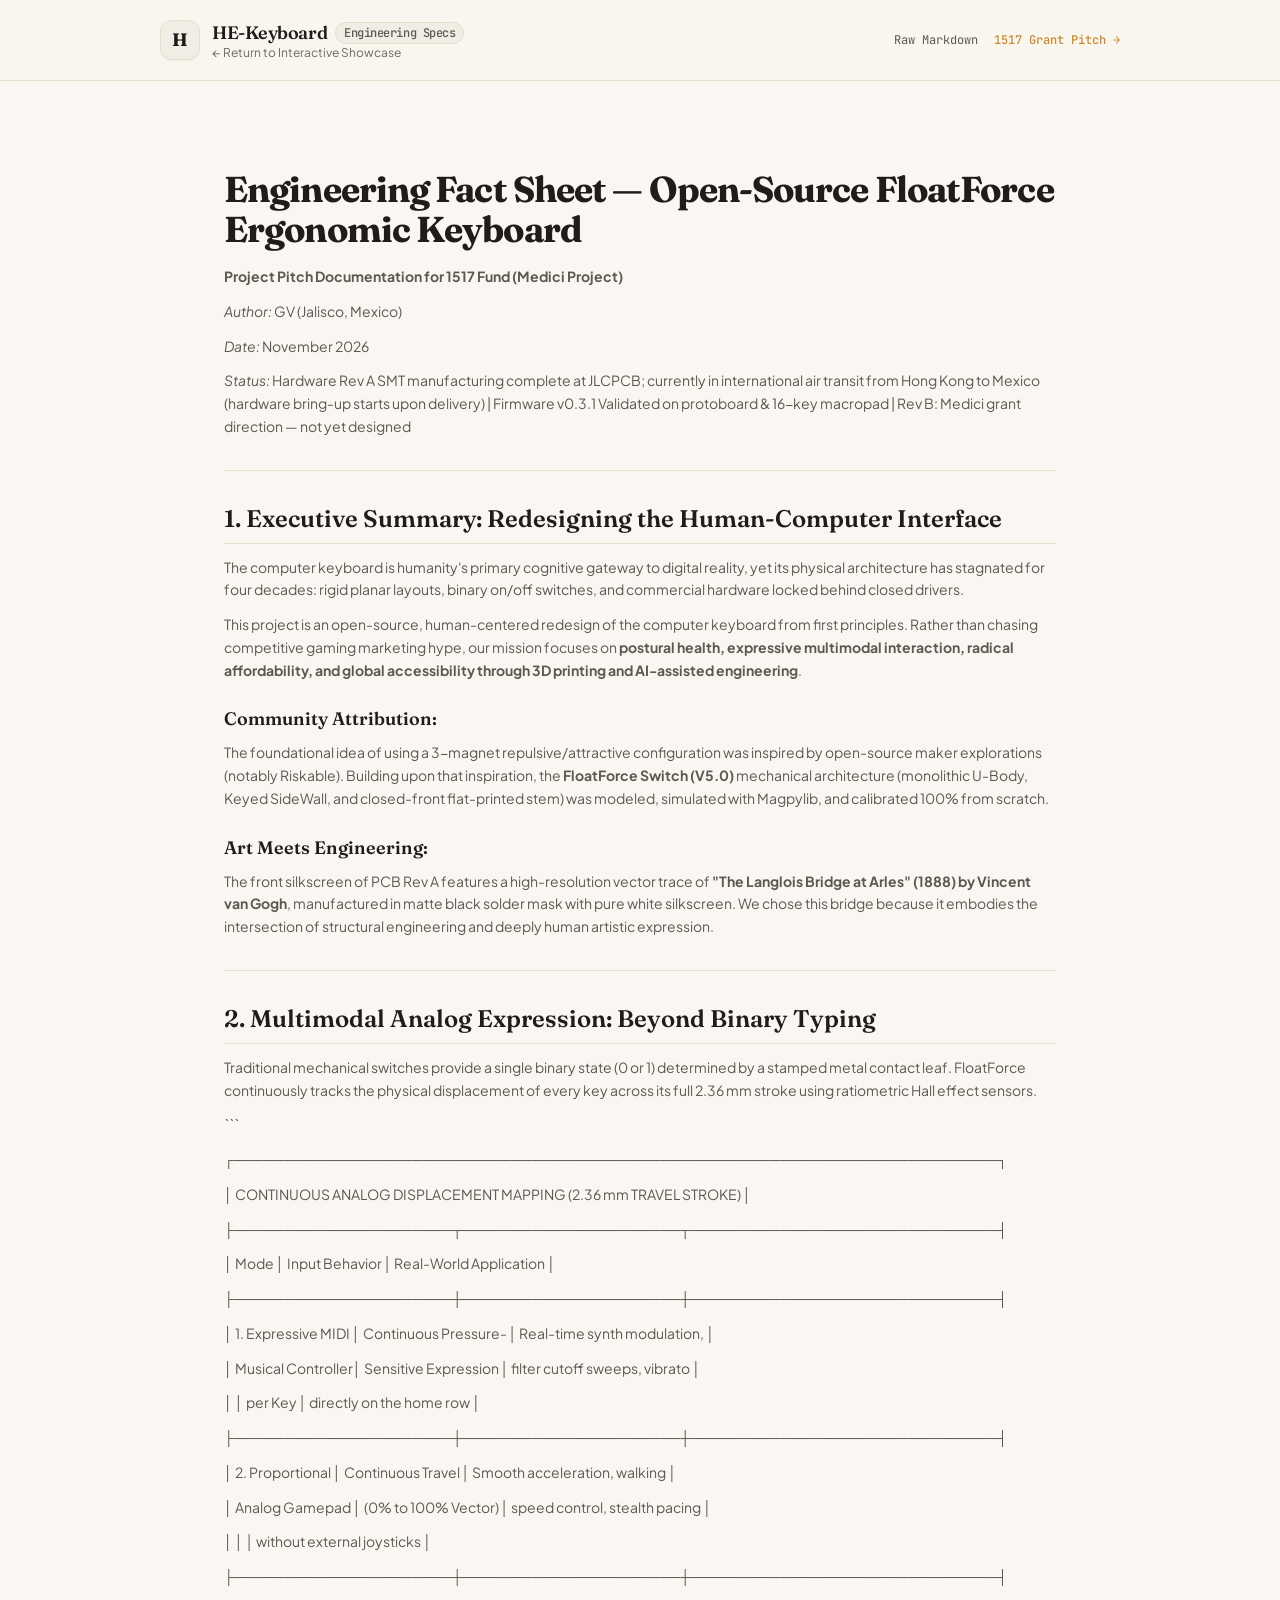
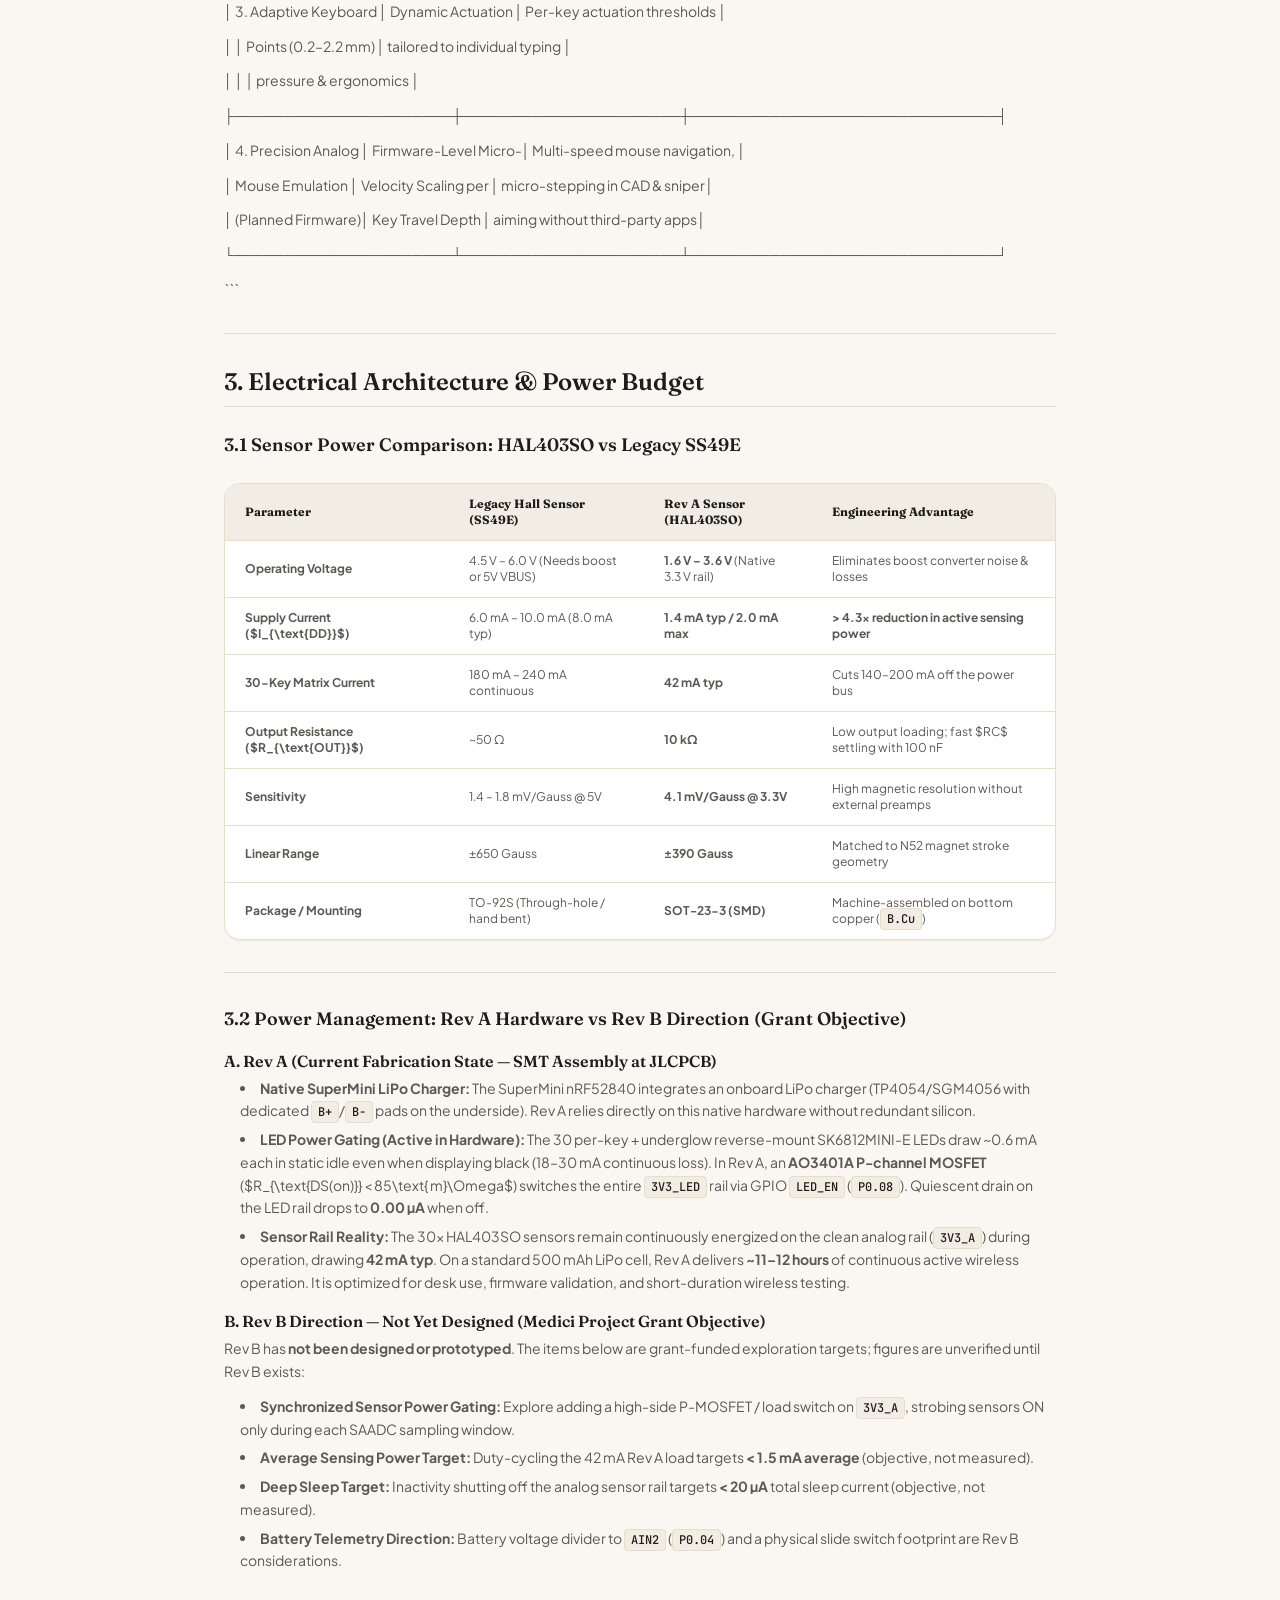
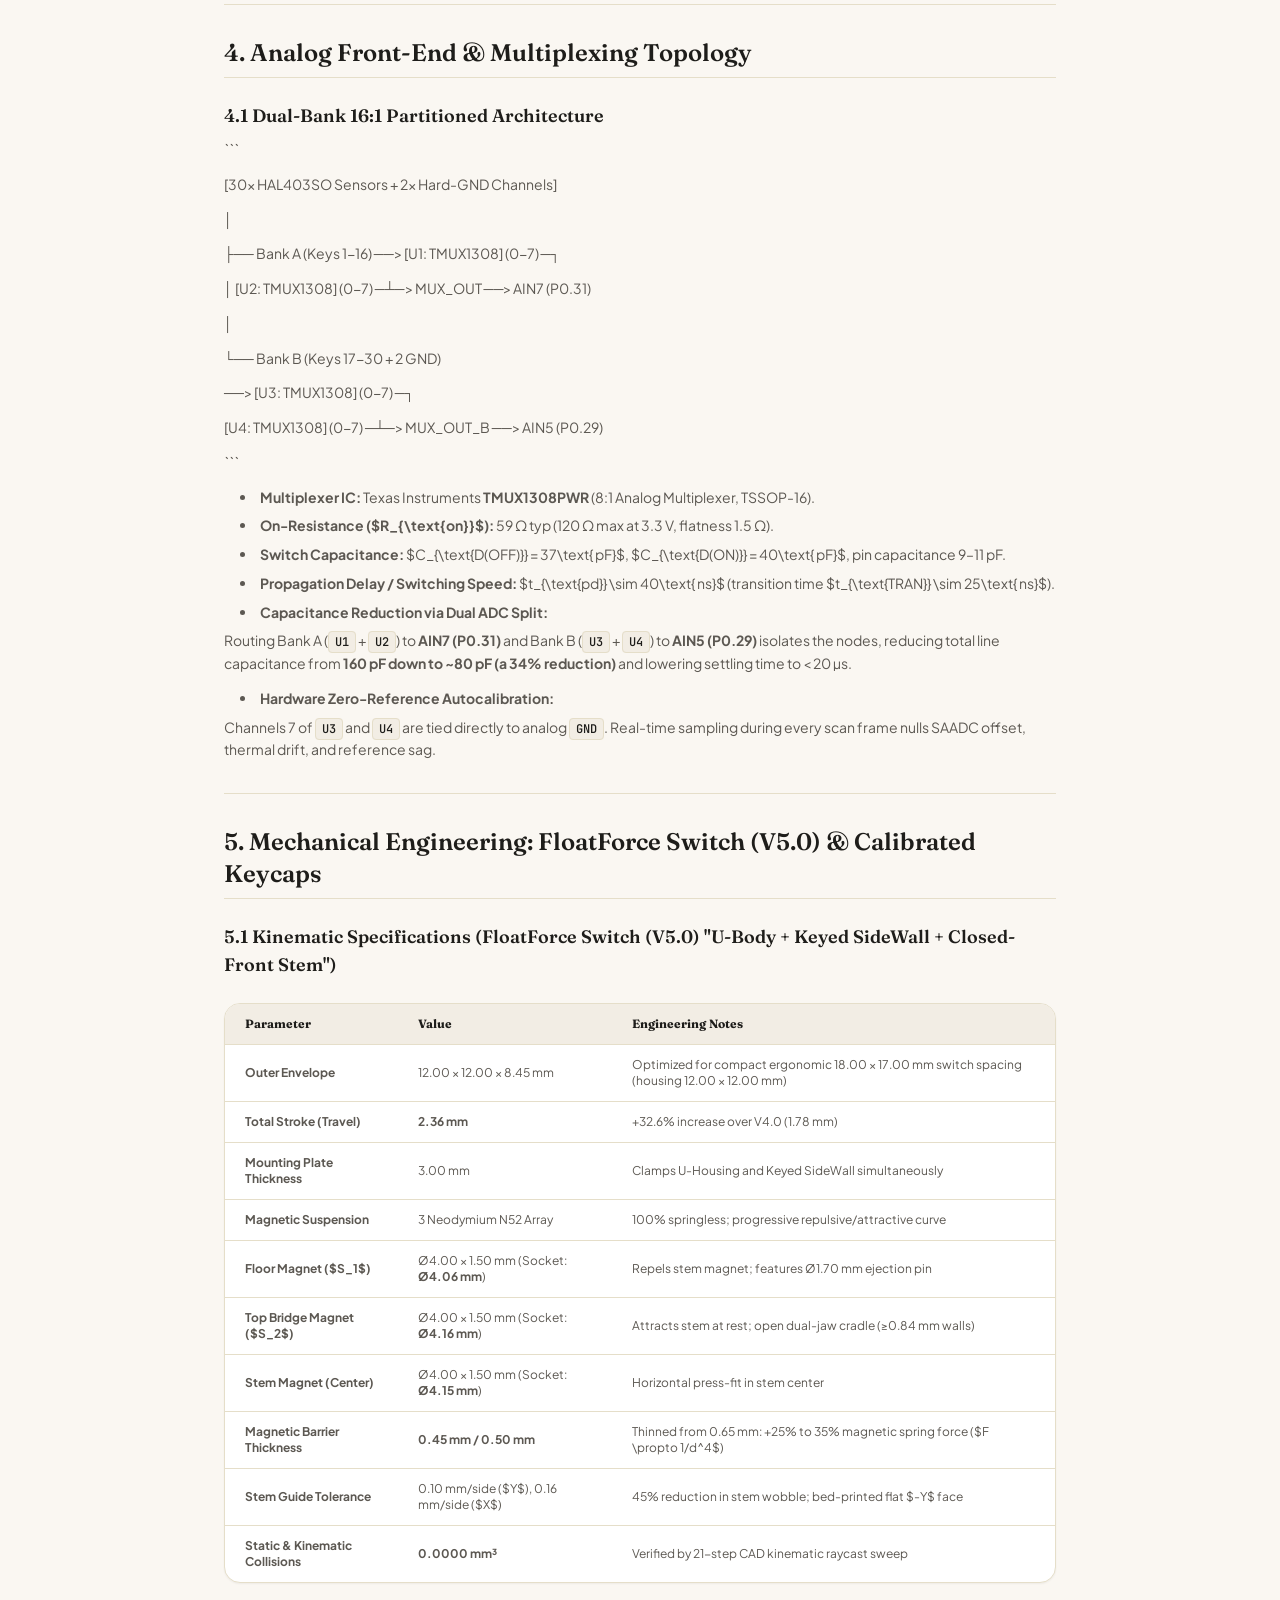
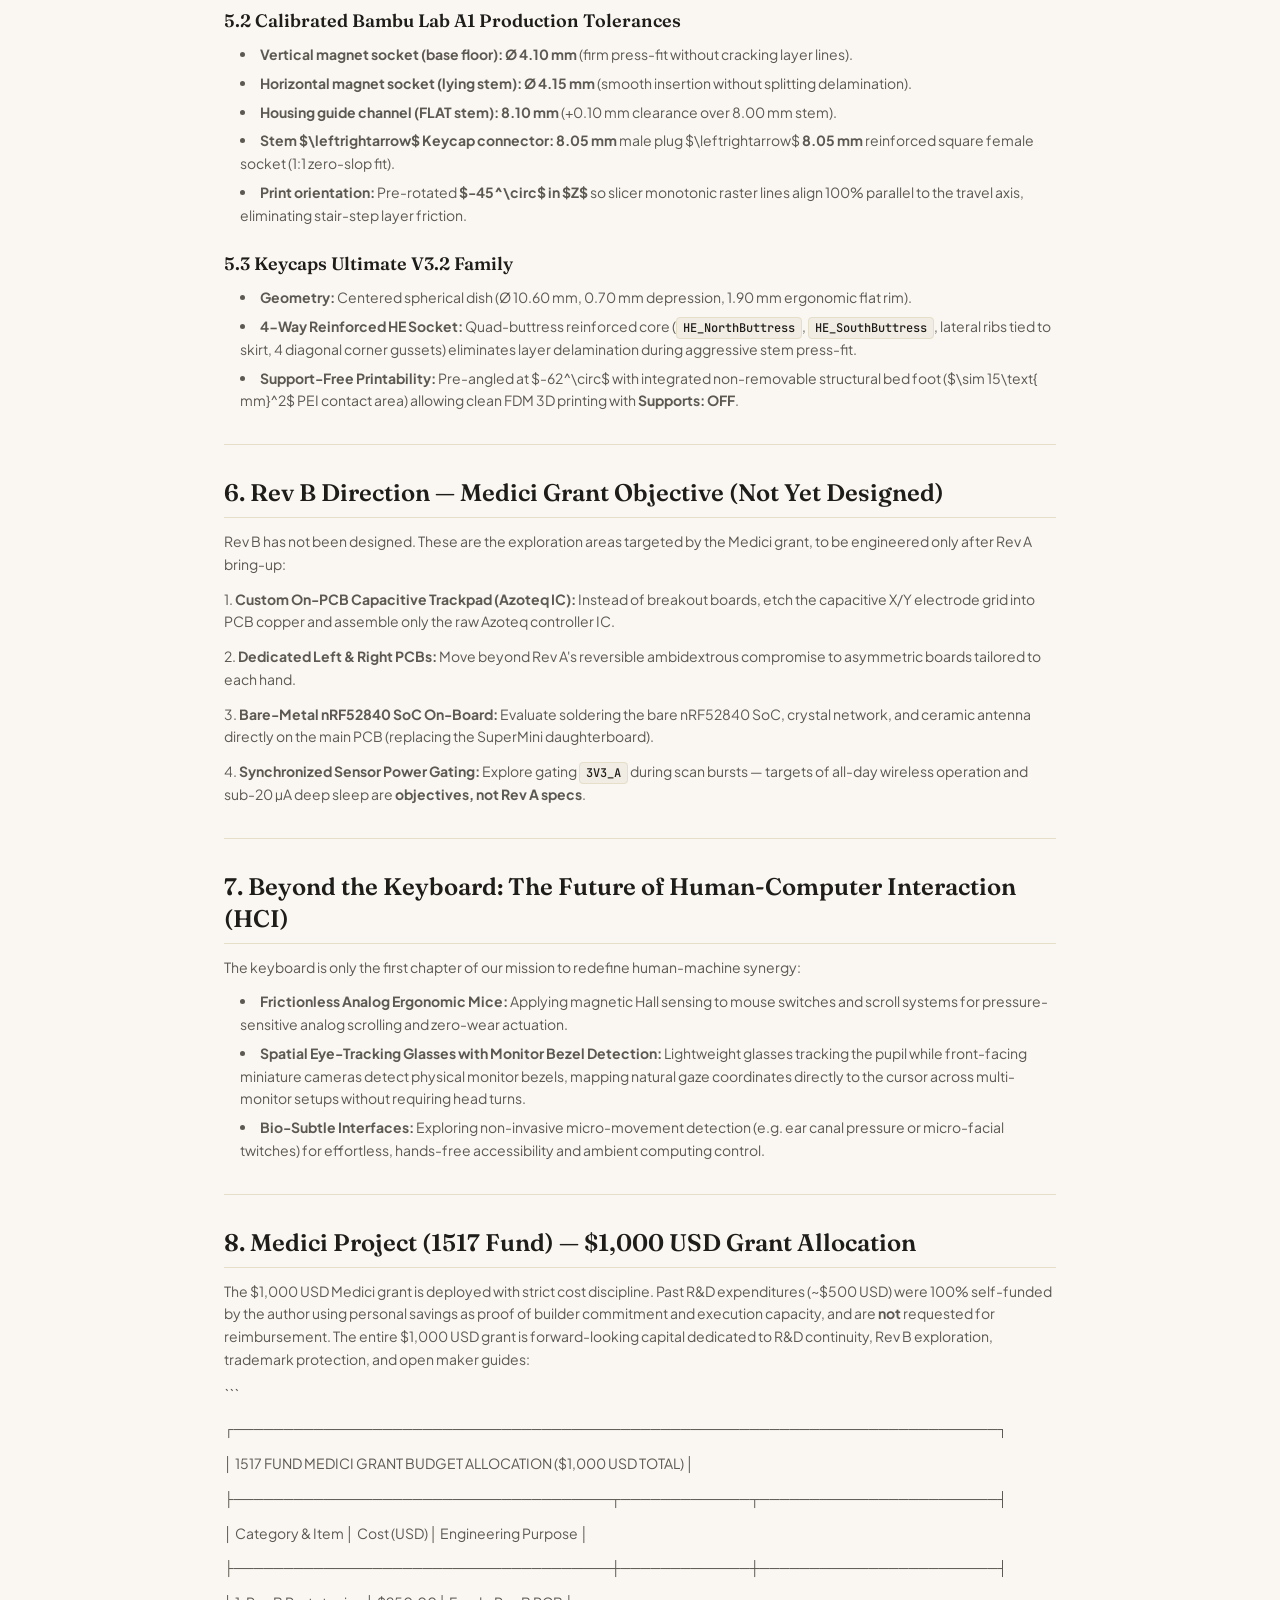
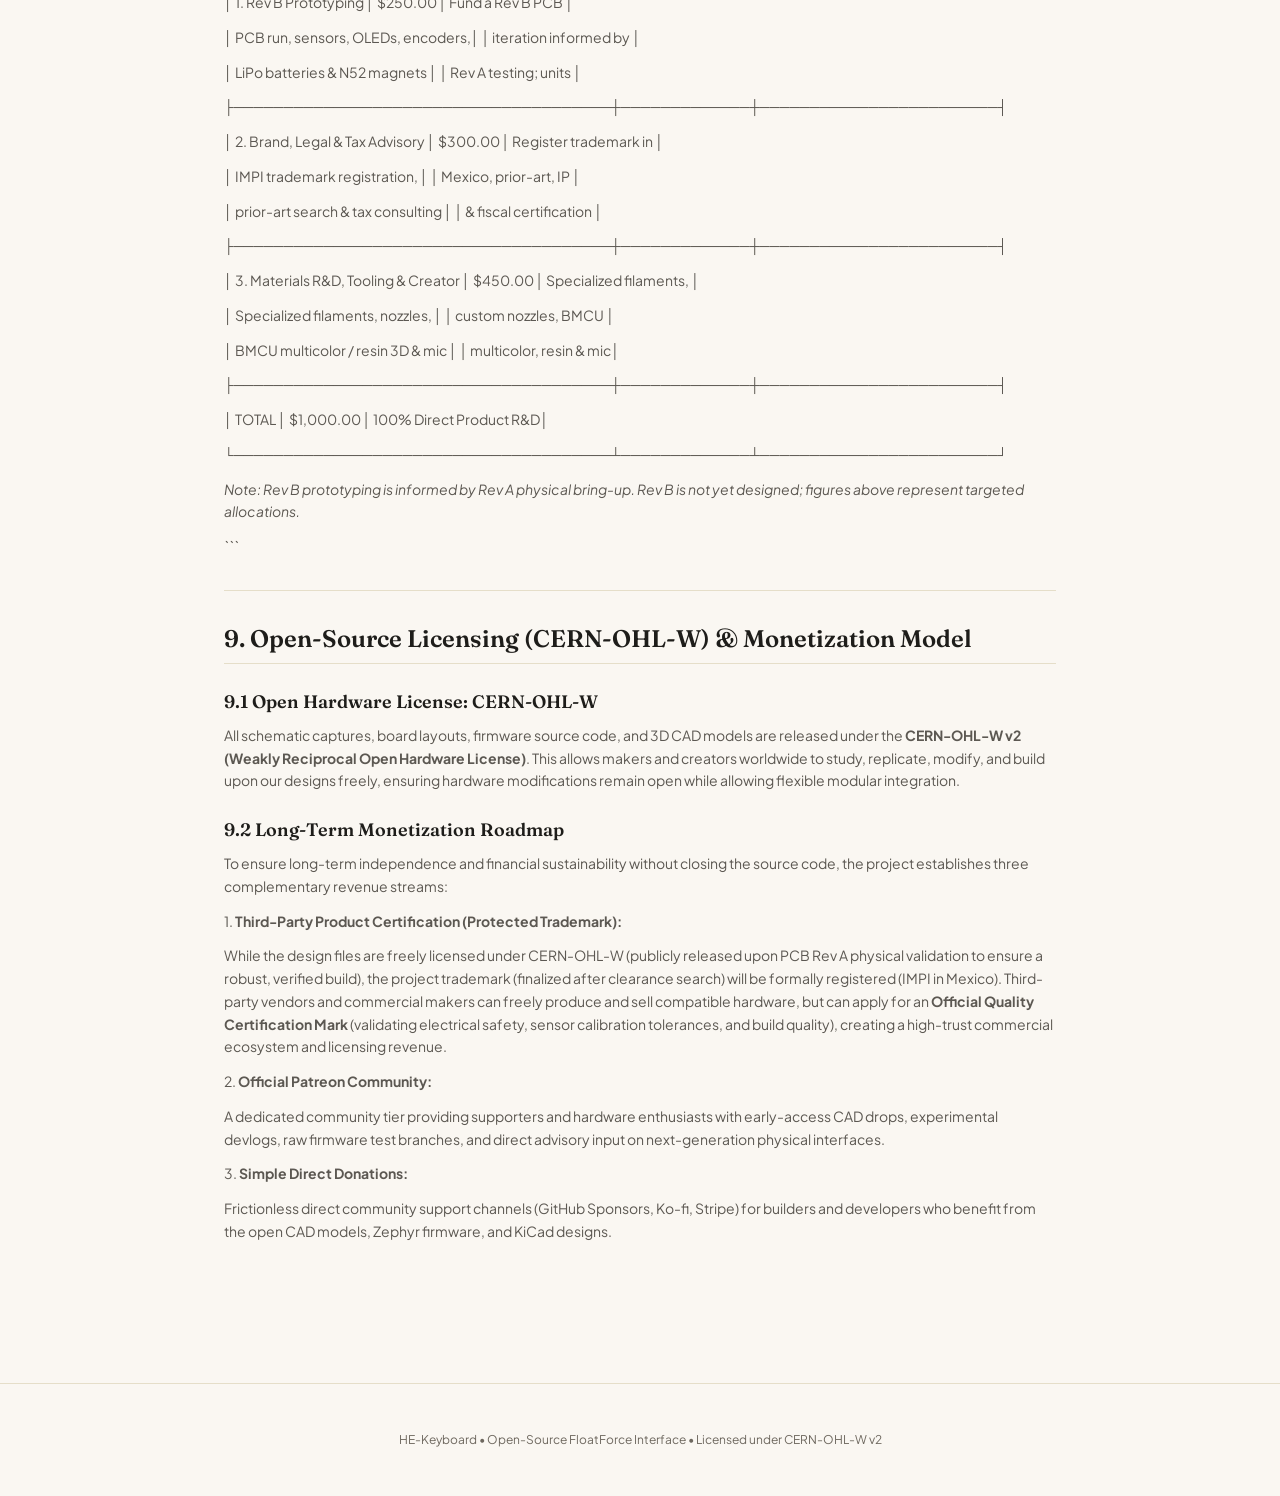
==== commit bc383928: "fix(showcase): address feedback on Rev A transit status, open-source release, timeline milestones, a" ====
--- a/fact_sheet.html
+++ b/fact_sheet.html
@@ -210,7 +210,7 @@
 <h3 class="text-lg font-serif font-semibold text-ink-primary mt-6 mb-2">9.2 Long-Term Monetization Roadmap</h3>
 <p class="text-sm text-ink-secondary leading-relaxed mb-3">To ensure long-term independence and financial sustainability without closing the source code, the project establishes three complementary revenue streams:</p>
 <p class="text-sm text-ink-secondary leading-relaxed mb-3">1. <strong>Third-Party Product Certification (Protected Trademark):</strong></p>
-<p class="text-sm text-ink-secondary leading-relaxed mb-3">While the design files are freely licensed under CERN-OHL-W, the project name and brand mark will be formally registered (IMPI in Mexico). Third-party vendors and commercial makers can freely produce and sell compatible hardware, but can apply for an <strong>Official Quality Certification Mark</strong> (validating electrical safety, sensor calibration tolerances, and build quality), creating a high-trust commercial ecosystem and licensing revenue.</p>
+<p class="text-sm text-ink-secondary leading-relaxed mb-3">While the design files are freely licensed under CERN-OHL-W (publicly released upon PCB Rev A physical validation to ensure a robust, verified build), the project trademark (finalized after clearance search) will be formally registered (IMPI in Mexico). Third-party vendors and commercial makers can freely produce and sell compatible hardware, but can apply for an <strong>Official Quality Certification Mark</strong> (validating electrical safety, sensor calibration tolerances, and build quality), creating a high-trust commercial ecosystem and licensing revenue.</p>
 <p class="text-sm text-ink-secondary leading-relaxed mb-3">2. <strong>Official Patreon Community:</strong></p>
 <p class="text-sm text-ink-secondary leading-relaxed mb-3">A dedicated community tier providing supporters and hardware enthusiasts with early-access CAD drops, experimental devlogs, raw firmware test branches, and direct advisory input on next-generation physical interfaces.</p>
 <p class="text-sm text-ink-secondary leading-relaxed mb-3">3. <strong>Simple Direct Donations:</strong></p>
--- a/assets/app.css
+++ b/assets/app.css
@@ -1 +1 @@
-*,:after,:before{--tw-border-spacing-x:0;--tw-border-spacing-y:0;--tw-translate-x:0;--tw-translate-y:0;--tw-rotate:0;--tw-skew-x:0;--tw-skew-y:0;--tw-scale-x:1;--tw-scale-y:1;--tw-pan-x: ;--tw-pan-y: ;--tw-pinch-zoom: ;--tw-scroll-snap-strictness:proximity;--tw-gradient-from-position: ;--tw-gradient-via-position: ;--tw-gradient-to-position: ;--tw-ordinal: ;--tw-slashed-zero: ;--tw-numeric-figure: ;--tw-numeric-spacing: ;--tw-numeric-fraction: ;--tw-ring-inset: ;--tw-ring-offset-width:0px;--tw-ring-offset-color:#fff;--tw-ring-color:rgba(59,130,246,.5);--tw-ring-offset-shadow:0 0 #0000;--tw-ring-shadow:0 0 #0000;--tw-shadow:0 0 #0000;--tw-shadow-colored:0 0 #0000;--tw-blur: ;--tw-brightness: ;--tw-contrast: ;--tw-grayscale: ;--tw-hue-rotate: ;--tw-invert: ;--tw-saturate: ;--tw-sepia: ;--tw-drop-shadow: ;--tw-backdrop-blur: ;--tw-backdrop-brightness: ;--tw-backdrop-contrast: ;--tw-backdrop-grayscale: ;--tw-backdrop-hue-rotate: ;--tw-backdrop-invert: ;--tw-backdrop-opacity: ;--tw-backdrop-saturate: ;--tw-backdrop-sepia: ;--tw-contain-size: ;--tw-contain-layout: ;--tw-contain-paint: ;--tw-contain-style: }::backdrop{--tw-border-spacing-x:0;--tw-border-spacing-y:0;--tw-translate-x:0;--tw-translate-y:0;--tw-rotate:0;--tw-skew-x:0;--tw-skew-y:0;--tw-scale-x:1;--tw-scale-y:1;--tw-pan-x: ;--tw-pan-y: ;--tw-pinch-zoom: ;--tw-scroll-snap-strictness:proximity;--tw-gradient-from-position: ;--tw-gradient-via-position: ;--tw-gradient-to-position: ;--tw-ordinal: ;--tw-slashed-zero: ;--tw-numeric-figure: ;--tw-numeric-spacing: ;--tw-numeric-fraction: ;--tw-ring-inset: ;--tw-ring-offset-width:0px;--tw-ring-offset-color:#fff;--tw-ring-color:rgba(59,130,246,.5);--tw-ring-offset-shadow:0 0 #0000;--tw-ring-shadow:0 0 #0000;--tw-shadow:0 0 #0000;--tw-shadow-colored:0 0 #0000;--tw-blur: ;--tw-brightness: ;--tw-contrast: ;--tw-grayscale: ;--tw-hue-rotate: ;--tw-invert: ;--tw-saturate: ;--tw-sepia: ;--tw-drop-shadow: ;--tw-backdrop-blur: ;--tw-backdrop-brightness: ;--tw-backdrop-contrast: ;--tw-backdrop-grayscale: ;--tw-backdrop-hue-rotate: ;--tw-backdrop-invert: ;--tw-backdrop-opacity: ;--tw-backdrop-saturate: ;--tw-backdrop-sepia: ;--tw-contain-size: ;--tw-contain-layout: ;--tw-contain-paint: ;--tw-contain-style: }/*! tailwindcss v3.4.17 | MIT License | https://tailwindcss.com*/*,:after,:before{border:0 solid #e5e7eb;box-sizing:border-box}:after,:before{--tw-content:""}:host,html{line-height:1.5;-webkit-text-size-adjust:100%;font-family:Plus Jakarta Sans,system-ui,sans-serif;font-feature-settings:normal;font-variation-settings:normal;-moz-tab-size:4;-o-tab-size:4;tab-size:4;-webkit-tap-highlight-color:transparent}body{line-height:inherit;margin:0}hr{border-top-width:1px;color:inherit;height:0}abbr:where([title]){-webkit-text-decoration:underline dotted;text-decoration:underline dotted}h1,h2,h3,h4,h5,h6{font-size:inherit;font-weight:inherit}a{color:inherit;text-decoration:inherit}b,strong{font-weight:bolder}code,kbd,pre,samp{font-family:JetBrains Mono,monospace;font-feature-settings:normal;font-size:1em;font-variation-settings:normal}small{font-size:80%}sub,sup{font-size:75%;line-height:0;position:relative;vertical-align:baseline}sub{bottom:-.25em}sup{top:-.5em}table{border-collapse:collapse;border-color:inherit;text-indent:0}button,input,optgroup,select,textarea{color:inherit;font-family:inherit;font-feature-settings:inherit;font-size:100%;font-variation-settings:inherit;font-weight:inherit;letter-spacing:inherit;line-height:inherit;margin:0;padding:0}button,select{text-transform:none}button,input:where([type=button]),input:where([type=reset]),input:where([type=submit]){-webkit-appearance:button;background-color:transparent;background-image:none}:-moz-focusring{outline:auto}:-moz-ui-invalid{box-shadow:none}progress{vertical-align:baseline}::-webkit-inner-spin-button,::-webkit-outer-spin-button{height:auto}[type=search]{-webkit-appearance:textfield;outline-offset:-2px}::-webkit-search-decoration{-webkit-appearance:none}::-webkit-file-upload-button{-webkit-appearance:button;font:inherit}summary{display:list-item}blockquote,dd,dl,figure,h1,h2,h3,h4,h5,h6,hr,p,pre{margin:0}fieldset{margin:0}fieldset,legend{padding:0}menu,ol,ul{list-style:none;margin:0;padding:0}dialog{padding:0}textarea{resize:vertical}input::-moz-placeholder,textarea::-moz-placeholder{color:#9ca3af;opacity:1}input::placeholder,textarea::placeholder{color:#9ca3af;opacity:1}[role=button],button{cursor:pointer}:disabled{cursor:default}audio,canvas,embed,iframe,img,object,svg,video{display:block;vertical-align:middle}img,video{height:auto;max-width:100%}[hidden]:where(:not([hidden=until-found])){display:none}.\!container{width:100%!important}.container{width:100%}@media (min-width:640px){.\!container{max-width:640px!important}.container{max-width:640px}}@media (min-width:768px){.\!container{max-width:768px!important}.container{max-width:768px}}@media (min-width:1024px){.\!container{max-width:1024px!important}.container{max-width:1024px}}@media (min-width:1280px){.\!container{max-width:1280px!important}.container{max-width:1280px}}@media (min-width:1536px){.\!container{max-width:1536px!important}.container{max-width:1536px}}.pointer-events-none{pointer-events:none}.visible{visibility:visible}.static{position:static}.fixed{position:fixed}.absolute{position:absolute}.relative{position:relative}.sticky{position:sticky}.inset-0{inset:0}.inset-x-2{left:.5rem;right:.5rem}.inset-x-3{left:.75rem;right:.75rem}.inset-x-4{left:1rem;right:1rem}.inset-x-6{left:1.5rem;right:1.5rem}.inset-y-2{top:.5rem}.bottom-2,.inset-y-2{bottom:.5rem}.bottom-3{bottom:.75rem}.bottom-4{bottom:1rem}.bottom-8{bottom:2rem}.left-2{left:.5rem}.left-3{left:.75rem}.left-4{left:1rem}.left-6{left:1.5rem}.right-2{right:.5rem}.right-3{right:.75rem}.right-4{right:1rem}.right-6{right:1.5rem}.top-0{top:0}.top-24{top:6rem}.top-3{top:.75rem}.top-6{top:1.5rem}.z-10{z-index:10}.z-20{z-index:20}.z-30{z-index:30}.z-40{z-index:40}.z-50{z-index:50}.mx-auto{margin-left:auto;margin-right:auto}.my-6{margin-bottom:1.5rem;margin-top:1.5rem}.my-8{margin-bottom:2rem;margin-top:2rem}.my-auto{margin-bottom:auto;margin-top:auto}.-mt-0\.5{margin-top:-.125rem}.mb-1{margin-bottom:.25rem}.mb-1\.5{margin-bottom:.375rem}.mb-10{margin-bottom:2.5rem}.mb-12{margin-bottom:3rem}.mb-14{margin-bottom:3.5rem}.mb-16{margin-bottom:4rem}.mb-2{margin-bottom:.5rem}.mb-2\.5{margin-bottom:.625rem}.mb-20{margin-bottom:5rem}.mb-24{margin-bottom:6rem}.mb-3{margin-bottom:.75rem}.mb-4{margin-bottom:1rem}.mb-6{margin-bottom:1.5rem}.ml-4{margin-left:1rem}.mr-2{margin-right:.5rem}.mt-0\.5{margin-top:.125rem}.mt-1{margin-top:.25rem}.mt-1\.5{margin-top:.375rem}.mt-10{margin-top:2.5rem}.mt-14{margin-top:3.5rem}.mt-16{margin-top:4rem}.mt-2{margin-top:.5rem}.mt-20{margin-top:5rem}.mt-3{margin-top:.75rem}.mt-4{margin-top:1rem}.mt-5{margin-top:1.25rem}.mt-6{margin-top:1.5rem}.mt-8{margin-top:2rem}.line-clamp-3{display:-webkit-box;overflow:hidden;-webkit-box-orient:vertical;-webkit-line-clamp:3}.block{display:block}.inline-block{display:inline-block}.flex{display:flex}.inline-flex{display:inline-flex}.table{display:table}.grid{display:grid}.contents{display:contents}.hidden{display:none}.aspect-\[16\/10\]{aspect-ratio:16/10}.aspect-\[16\/11\]{aspect-ratio:16/11}.aspect-\[4\/3\]{aspect-ratio:4/3}.aspect-\[9\/14\]{aspect-ratio:9/14}.aspect-square{aspect-ratio:1/1}.h-1\.5{height:.375rem}.h-10{height:2.5rem}.h-12{height:3rem}.h-2{height:.5rem}.h-2\.5{height:.625rem}.h-20{height:5rem}.h-24{height:6rem}.h-4{height:1rem}.h-44{height:11rem}.h-5{height:1.25rem}.h-6{height:1.5rem}.h-7{height:1.75rem}.h-8{height:2rem}.h-80{height:20rem}.h-\[148px\]{height:148px}.h-\[440px\]{height:440px}.h-\[510px\]{height:510px}.h-full{height:100%}.max-h-\[70vh\]{max-height:70vh}.max-h-\[75vh\]{max-height:75vh}.w-1\.5{width:.375rem}.w-10{width:2.5rem}.w-12{width:3rem}.w-2{width:.5rem}.w-2\.5{width:.625rem}.w-20{width:5rem}.w-24{width:6rem}.w-3{width:.75rem}.w-5{width:1.25rem}.w-6{width:1.5rem}.w-7{width:1.75rem}.w-8{width:2rem}.w-80{width:20rem}.w-full{width:100%}.min-w-\[3100px\]{min-width:3100px}.max-w-2xl{max-width:42rem}.max-w-3xl{max-width:48rem}.max-w-4xl{max-width:56rem}.max-w-5xl{max-width:64rem}.max-w-7xl{max-width:80rem}.max-w-full{max-width:100%}.flex-shrink-0{flex-shrink:0}.shrink{flex-shrink:1}.shrink-0{flex-shrink:0}.rotate-180{--tw-rotate:180deg}.rotate-180,.transform{transform:translate(var(--tw-translate-x),var(--tw-translate-y)) rotate(var(--tw-rotate)) skewX(var(--tw-skew-x)) skewY(var(--tw-skew-y)) scaleX(var(--tw-scale-x)) scaleY(var(--tw-scale-y))}@keyframes pulse{50%{opacity:.5}}.animate-pulse{animation:pulse 2s cubic-bezier(.4,0,.6,1) infinite}@keyframes spin{to{transform:rotate(1turn)}}.animate-spin{animation:spin 1s linear infinite}.cursor-grab{cursor:grab}.cursor-pointer{cursor:pointer}.select-none{-webkit-user-select:none;-moz-user-select:none;user-select:none}.resize{resize:both}.list-disc{list-style-type:disc}.grid-cols-1{grid-template-columns:repeat(1,minmax(0,1fr))}.grid-cols-2{grid-template-columns:repeat(2,minmax(0,1fr))}.flex-col{flex-direction:column}.flex-wrap{flex-wrap:wrap}.items-start{align-items:flex-start}.items-center{align-items:center}.items-stretch{align-items:stretch}.justify-start{justify-content:flex-start}.justify-end{justify-content:flex-end}.justify-center{justify-content:center}.justify-between{justify-content:space-between}.justify-around{justify-content:space-around}.gap-0\.5{gap:.125rem}.gap-1\.5{gap:.375rem}.gap-10{gap:2.5rem}.gap-12{gap:3rem}.gap-2{gap:.5rem}.gap-2\.5{gap:.625rem}.gap-3{gap:.75rem}.gap-3\.5{gap:.875rem}.gap-4{gap:1rem}.gap-5{gap:1.25rem}.gap-6{gap:1.5rem}.gap-8{gap:2rem}.space-x-2\.5>:not([hidden])~:not([hidden]){--tw-space-x-reverse:0;margin-left:calc(.625rem*(1 - var(--tw-space-x-reverse)));margin-right:calc(.625rem*var(--tw-space-x-reverse))}.space-x-3>:not([hidden])~:not([hidden]){--tw-space-x-reverse:0;margin-left:calc(.75rem*(1 - var(--tw-space-x-reverse)));margin-right:calc(.75rem*var(--tw-space-x-reverse))}.space-y-2>:not([hidden])~:not([hidden]){--tw-space-y-reverse:0;margin-bottom:calc(.5rem*var(--tw-space-y-reverse));margin-top:calc(.5rem*(1 - var(--tw-space-y-reverse)))}.space-y-2\.5>:not([hidden])~:not([hidden]){--tw-space-y-reverse:0;margin-bottom:calc(.625rem*var(--tw-space-y-reverse));margin-top:calc(.625rem*(1 - var(--tw-space-y-reverse)))}.space-y-3>:not([hidden])~:not([hidden]){--tw-space-y-reverse:0;margin-bottom:calc(.75rem*var(--tw-space-y-reverse));margin-top:calc(.75rem*(1 - var(--tw-space-y-reverse)))}.space-y-4>:not([hidden])~:not([hidden]){--tw-space-y-reverse:0;margin-bottom:calc(1rem*var(--tw-space-y-reverse));margin-top:calc(1rem*(1 - var(--tw-space-y-reverse)))}.space-y-5>:not([hidden])~:not([hidden]){--tw-space-y-reverse:0;margin-bottom:calc(1.25rem*var(--tw-space-y-reverse));margin-top:calc(1.25rem*(1 - var(--tw-space-y-reverse)))}.space-y-6>:not([hidden])~:not([hidden]){--tw-space-y-reverse:0;margin-bottom:calc(1.5rem*var(--tw-space-y-reverse));margin-top:calc(1.5rem*(1 - var(--tw-space-y-reverse)))}.space-y-8>:not([hidden])~:not([hidden]){--tw-space-y-reverse:0;margin-bottom:calc(2rem*var(--tw-space-y-reverse));margin-top:calc(2rem*(1 - var(--tw-space-y-reverse)))}.divide-y>:not([hidden])~:not([hidden]){--tw-divide-y-reverse:0;border-bottom-width:calc(1px*var(--tw-divide-y-reverse));border-top-width:calc(1px*(1 - var(--tw-divide-y-reverse)))}.divide-paper-border>:not([hidden])~:not([hidden]){--tw-divide-opacity:1;border-color:rgb(229 222 201/var(--tw-divide-opacity,1))}.overflow-auto{overflow:auto}.overflow-hidden{overflow:hidden}.overflow-x-auto{overflow-x:auto}.scroll-smooth{scroll-behavior:smooth}.truncate{overflow:hidden;text-overflow:ellipsis}.truncate,.whitespace-nowrap{white-space:nowrap}.rounded{border-radius:.25rem}.rounded-2xl{border-radius:1rem}.rounded-3xl{border-radius:1.5rem}.rounded-full{border-radius:9999px}.rounded-lg{border-radius:.5rem}.rounded-md{border-radius:.375rem}.rounded-sm{border-radius:.125rem}.rounded-xl{border-radius:.75rem}.rounded-b{border-bottom-left-radius:.25rem;border-bottom-right-radius:.25rem}.rounded-t{border-top-left-radius:.25rem;border-top-right-radius:.25rem}.border{border-width:1px}.border-2{border-width:2px}.border-b{border-bottom-width:1px}.border-l{border-left-width:1px}.border-t{border-top-width:1px}.border-dashed{border-style:dashed}.border-\[\#C5BDAA\]{--tw-border-opacity:1;border-color:rgb(197 189 170/var(--tw-border-opacity,1))}.border-accent-ochre\/20{border-color:rgba(201,138,44,.2)}.border-accent-ochre\/30{border-color:rgba(201,138,44,.3)}.border-accent-sage{--tw-border-opacity:1;border-color:rgb(47 107 79/var(--tw-border-opacity,1))}.border-accent-sage\/20{border-color:rgba(47,107,79,.2)}.border-accent-sage\/30{border-color:rgba(47,107,79,.3)}.border-accent-sage\/60{border-color:rgba(47,107,79,.6)}.border-accent-terracotta{--tw-border-opacity:1;border-color:rgb(200 90 50/var(--tw-border-opacity,1))}.border-accent-terracotta\/20{border-color:rgba(200,90,50,.2)}.border-accent-terracotta\/30{border-color:rgba(200,90,50,.3)}.border-accent-terracotta\/40{border-color:rgba(200,90,50,.4)}.border-paper-border{--tw-border-opacity:1;border-color:rgb(229 222 201/var(--tw-border-opacity,1))}.border-paper-border\/50{border-color:hsla(45,35%,84%,.5)}.border-paper-border\/60{border-color:hsla(45,35%,84%,.6)}.border-paper-border\/80{border-color:hsla(45,35%,84%,.8)}.border-white\/10{border-color:hsla(0,0%,100%,.1)}.border-t-transparent{border-top-color:transparent}.bg-\[\#141414\]{--tw-bg-opacity:1;background-color:rgb(20 20 20/var(--tw-bg-opacity,1))}.bg-\[\#1E1D1A\]\/85{background-color:rgba(30,29,26,.85)}.bg-\[\#D8D0BF\]{--tw-bg-opacity:1;background-color:rgb(216 208 191/var(--tw-bg-opacity,1))}.bg-\[\#F6F1E8\]{--tw-bg-opacity:1;background-color:rgb(246 241 232/var(--tw-bg-opacity,1))}.bg-accent-ochre{--tw-bg-opacity:1;background-color:rgb(201 138 44/var(--tw-bg-opacity,1))}.bg-accent-ochre-soft{--tw-bg-opacity:1;background-color:rgb(250 242 228/var(--tw-bg-opacity,1))}.bg-accent-ochre-soft\/30{background-color:hsla(38,69%,94%,.3)}.bg-accent-sage{--tw-bg-opacity:1;background-color:rgb(47 107 79/var(--tw-bg-opacity,1))}.bg-accent-sage-soft{--tw-bg-opacity:1;background-color:rgb(235 242 238/var(--tw-bg-opacity,1))}.bg-accent-terracotta{--tw-bg-opacity:1;background-color:rgb(200 90 50/var(--tw-bg-opacity,1))}.bg-accent-terracotta-soft{--tw-bg-opacity:1;background-color:rgb(248 230 222/var(--tw-bg-opacity,1))}.bg-accent-terracotta\/10{background-color:rgba(200,90,50,.1)}.bg-accent-terracotta\/15{background-color:rgba(200,90,50,.15)}.bg-black\/60{background-color:rgba(0,0,0,.6)}.bg-black\/70{background-color:rgba(0,0,0,.7)}.bg-black\/80{background-color:rgba(0,0,0,.8)}.bg-paper-base{--tw-bg-opacity:1;background-color:rgb(250 247 242/var(--tw-bg-opacity,1))}.bg-paper-base\/90{background-color:hsla(38,44%,96%,.9)}.bg-paper-base\/95{background-color:hsla(38,44%,96%,.95)}.bg-paper-border{--tw-bg-opacity:1;background-color:rgb(229 222 201/var(--tw-bg-opacity,1))}.bg-paper-card{--tw-bg-opacity:1;background-color:rgb(255 255 255/var(--tw-bg-opacity,1))}.bg-paper-card\/80{background-color:hsla(0,0%,100%,.8)}.bg-paper-card\/85{background-color:hsla(0,0%,100%,.85)}.bg-paper-card\/90{background-color:hsla(0,0%,100%,.9)}.bg-paper-surface{--tw-bg-opacity:1;background-color:rgb(242 237 228/var(--tw-bg-opacity,1))}.bg-paper-surface\/40{background-color:hsla(39,35%,92%,.4)}.bg-paper-surface\/50{background-color:hsla(39,35%,92%,.5)}.bg-paper-surface\/60{background-color:hsla(39,35%,92%,.6)}.bg-paper-surface\/90{background-color:hsla(39,35%,92%,.9)}.bg-white{--tw-bg-opacity:1;background-color:rgb(255 255 255/var(--tw-bg-opacity,1))}.bg-\[radial-gradient\(\#E5DEC9_1px\2c transparent_1px\)\]{background-image:radial-gradient(#e5dec9 1px,transparent 0)}.bg-gradient-to-b{background-image:linear-gradient(to bottom,var(--tw-gradient-stops))}.from-\[\#1C1B18\]{--tw-gradient-from:#1c1b18 var(--tw-gradient-from-position);--tw-gradient-to:rgba(28,27,24,0) var(--tw-gradient-to-position);--tw-gradient-stops:var(--tw-gradient-from),var(--tw-gradient-to)}.to-\[\#12110F\]{--tw-gradient-to:#12110f var(--tw-gradient-to-position)}.object-contain{-o-object-fit:contain;object-fit:contain}.object-cover{-o-object-fit:cover;object-fit:cover}.p-1{padding:.25rem}.p-2{padding:.5rem}.p-2\.5{padding:.625rem}.p-3{padding:.75rem}.p-4{padding:1rem}.p-5{padding:1.25rem}.p-6{padding:1.5rem}.p-7{padding:1.75rem}.p-8{padding:2rem}.px-1{padding-left:.25rem;padding-right:.25rem}.px-1\.5{padding-left:.375rem;padding-right:.375rem}.px-2{padding-left:.5rem;padding-right:.5rem}.px-2\.5{padding-left:.625rem;padding-right:.625rem}.px-3{padding-left:.75rem;padding-right:.75rem}.px-3\.5{padding-left:.875rem;padding-right:.875rem}.px-4{padding-left:1rem;padding-right:1rem}.px-5{padding-left:1.25rem;padding-right:1.25rem}.px-6{padding-left:1.5rem;padding-right:1.5rem}.px-8{padding-left:2rem;padding-right:2rem}.py-0\.5{padding-bottom:.125rem;padding-top:.125rem}.py-1{padding-bottom:.25rem;padding-top:.25rem}.py-1\.5{padding-bottom:.375rem;padding-top:.375rem}.py-12{padding-bottom:3rem;padding-top:3rem}.py-16{padding-bottom:4rem;padding-top:4rem}.py-2{padding-bottom:.5rem;padding-top:.5rem}.py-2\.5{padding-bottom:.625rem;padding-top:.625rem}.py-24{padding-bottom:6rem;padding-top:6rem}.py-3{padding-bottom:.75rem;padding-top:.75rem}.py-3\.5{padding-bottom:.875rem;padding-top:.875rem}.py-4{padding-bottom:1rem;padding-top:1rem}.py-5{padding-bottom:1.25rem;padding-top:1.25rem}.pb-2{padding-bottom:.5rem}.pb-20{padding-bottom:5rem}.pb-4{padding-bottom:1rem}.pb-6{padding-bottom:1.5rem}.pr-4{padding-right:1rem}.pt-10{padding-top:2.5rem}.pt-2{padding-top:.5rem}.pt-3{padding-top:.75rem}.pt-4{padding-top:1rem}.pt-6{padding-top:1.5rem}.text-left{text-align:left}.text-center{text-align:center}.text-right{text-align:right}.font-mono{font-family:JetBrains Mono,monospace}.font-sans{font-family:Plus Jakarta Sans,system-ui,sans-serif}.font-serif{font-family:Fraunces,Georgia,serif}.text-2xl{font-size:1.5rem;line-height:2rem}.text-3xl{font-size:1.875rem;line-height:2.25rem}.text-4xl{font-size:2.25rem;line-height:2.5rem}.text-\[10px\]{font-size:10px}.text-\[11px\]{font-size:11px}.text-\[12px\]{font-size:12px}.text-\[9px\]{font-size:9px}.text-base{font-size:1rem;line-height:1.5rem}.text-lg{font-size:1.125rem;line-height:1.75rem}.text-sm{font-size:.875rem;line-height:1.25rem}.text-xl{font-size:1.25rem;line-height:1.75rem}.text-xs{font-size:.75rem;line-height:1rem}.font-bold{font-weight:700}.font-light{font-weight:300}.font-medium{font-weight:500}.font-normal{font-weight:400}.font-semibold{font-weight:600}.uppercase{text-transform:uppercase}.italic{font-style:italic}.leading-\[1\.12\]{line-height:1.12}.leading-\[1\.15\]{line-height:1.15}.leading-normal{line-height:1.5}.leading-relaxed{line-height:1.625}.leading-tight{line-height:1.25}.tracking-tight{letter-spacing:-.025em}.tracking-wider{letter-spacing:.05em}.tracking-widest{letter-spacing:.1em}.text-accent-ochre{--tw-text-opacity:1;color:rgb(201 138 44/var(--tw-text-opacity,1))}.text-accent-sage{--tw-text-opacity:1;color:rgb(47 107 79/var(--tw-text-opacity,1))}.text-accent-terracotta{--tw-text-opacity:1;color:rgb(200 90 50/var(--tw-text-opacity,1))}.text-ink-muted{--tw-text-opacity:1;color:rgb(110 104 95/var(--tw-text-opacity,1))}.text-ink-primary{--tw-text-opacity:1;color:rgb(30 29 26/var(--tw-text-opacity,1))}.text-ink-secondary{--tw-text-opacity:1;color:rgb(92 88 82/var(--tw-text-opacity,1))}.text-paper-border{--tw-text-opacity:1;color:rgb(229 222 201/var(--tw-text-opacity,1))}.text-white{--tw-text-opacity:1;color:rgb(255 255 255/var(--tw-text-opacity,1))}.text-white\/60{color:hsla(0,0%,100%,.6)}.text-white\/70{color:hsla(0,0%,100%,.7)}.text-white\/80{color:hsla(0,0%,100%,.8)}.text-white\/90{color:hsla(0,0%,100%,.9)}.underline{text-decoration-line:underline}.antialiased{-webkit-font-smoothing:antialiased;-moz-osx-font-smoothing:grayscale}.opacity-0{opacity:0}.opacity-60{opacity:.6}.opacity-70{opacity:.7}.opacity-80{opacity:.8}.shadow{--tw-shadow:0 1px 3px 0 rgba(0,0,0,.1),0 1px 2px -1px rgba(0,0,0,.1);--tw-shadow-colored:0 1px 3px 0 var(--tw-shadow-color),0 1px 2px -1px var(--tw-shadow-color)}.shadow,.shadow-2xl{box-shadow:var(--tw-ring-offset-shadow,0 0 #0000),var(--tw-ring-shadow,0 0 #0000),var(--tw-shadow)}.shadow-2xl{--tw-shadow:0 25px 50px -12px rgba(0,0,0,.25);--tw-shadow-colored:0 25px 50px -12px var(--tw-shadow-color)}.shadow-inner{--tw-shadow:inset 0 2px 4px 0 rgba(0,0,0,.05);--tw-shadow-colored:inset 0 2px 4px 0 var(--tw-shadow-color)}.shadow-inner,.shadow-lg{box-shadow:var(--tw-ring-offset-shadow,0 0 #0000),var(--tw-ring-shadow,0 0 #0000),var(--tw-shadow)}.shadow-lg{--tw-shadow:0 10px 15px -3px rgba(0,0,0,.1),0 4px 6px -4px rgba(0,0,0,.1);--tw-shadow-colored:0 10px 15px -3px var(--tw-shadow-color),0 4px 6px -4px var(--tw-shadow-color)}.shadow-md{--tw-shadow:0 4px 6px -1px rgba(0,0,0,.1),0 2px 4px -2px rgba(0,0,0,.1);--tw-shadow-colored:0 4px 6px -1px var(--tw-shadow-color),0 2px 4px -2px var(--tw-shadow-color);box-shadow:var(--tw-ring-offset-shadow,0 0 #0000),var(--tw-ring-shadow,0 0 #0000),var(--tw-shadow)}.shadow-sm,.shadow-xs{--tw-shadow:0 1px 2px 0 rgba(0,0,0,.05);--tw-shadow-colored:0 1px 2px 0 var(--tw-shadow-color);box-shadow:var(--tw-ring-offset-shadow,0 0 #0000),var(--tw-ring-shadow,0 0 #0000),var(--tw-shadow)}.outline{outline-style:solid}.ring{--tw-ring-offset-shadow:var(--tw-ring-inset) 0 0 0 var(--tw-ring-offset-width) var(--tw-ring-offset-color);--tw-ring-shadow:var(--tw-ring-inset) 0 0 0 calc(3px + var(--tw-ring-offset-width)) var(--tw-ring-color)}.ring,.ring-1{box-shadow:var(--tw-ring-offset-shadow),var(--tw-ring-shadow),var(--tw-shadow,0 0 #0000)}.ring-1{--tw-ring-offset-shadow:var(--tw-ring-inset) 0 0 0 var(--tw-ring-offset-width) var(--tw-ring-offset-color);--tw-ring-shadow:var(--tw-ring-inset) 0 0 0 calc(1px + var(--tw-ring-offset-width)) var(--tw-ring-color)}.ring-inset{--tw-ring-inset:inset}.ring-white\/10{--tw-ring-color:hsla(0,0%,100%,.1)}.blur{--tw-blur:blur(8px)}.blur,.drop-shadow-\[0_16px_28px_rgba\(0\2c 0\2c 0\2c 0\.6\)\]{filter:var(--tw-blur) var(--tw-brightness) var(--tw-contrast) var(--tw-grayscale) var(--tw-hue-rotate) var(--tw-invert) var(--tw-saturate) var(--tw-sepia) var(--tw-drop-shadow)}.drop-shadow-\[0_16px_28px_rgba\(0\2c 0\2c 0\2c 0\.6\)\]{--tw-drop-shadow:drop-shadow(0 16px 28px rgba(0,0,0,.6))}.drop-shadow-md{--tw-drop-shadow:drop-shadow(0 4px 3px rgba(0,0,0,.07)) drop-shadow(0 2px 2px rgba(0,0,0,.06))}.drop-shadow-md,.invert{filter:var(--tw-blur) var(--tw-brightness) var(--tw-contrast) var(--tw-grayscale) var(--tw-hue-rotate) var(--tw-invert) var(--tw-saturate) var(--tw-sepia) var(--tw-drop-shadow)}.invert{--tw-invert:invert(100%)}.filter{filter:var(--tw-blur) var(--tw-brightness) var(--tw-contrast) var(--tw-grayscale) var(--tw-hue-rotate) var(--tw-invert) var(--tw-saturate) var(--tw-sepia) var(--tw-drop-shadow)}.backdrop-blur{--tw-backdrop-blur:blur(8px)}.backdrop-blur,.backdrop-blur-md{-webkit-backdrop-filter:var(--tw-backdrop-blur) var(--tw-backdrop-brightness) var(--tw-backdrop-contrast) var(--tw-backdrop-grayscale) var(--tw-backdrop-hue-rotate) var(--tw-backdrop-invert) var(--tw-backdrop-opacity) var(--tw-backdrop-saturate) var(--tw-backdrop-sepia);backdrop-filter:var(--tw-backdrop-blur) var(--tw-backdrop-brightness) var(--tw-backdrop-contrast) var(--tw-backdrop-grayscale) var(--tw-backdrop-hue-rotate) var(--tw-backdrop-invert) var(--tw-backdrop-opacity) var(--tw-backdrop-saturate) var(--tw-backdrop-sepia)}.backdrop-blur-md{--tw-backdrop-blur:blur(12px)}.transition{transition-duration:.15s;transition-property:color,background-color,border-color,text-decoration-color,fill,stroke,opacity,box-shadow,transform,filter,-webkit-backdrop-filter;transition-property:color,background-color,border-color,text-decoration-color,fill,stroke,opacity,box-shadow,transform,filter,backdrop-filter;transition-property:color,background-color,border-color,text-decoration-color,fill,stroke,opacity,box-shadow,transform,filter,backdrop-filter,-webkit-backdrop-filter;transition-timing-function:cubic-bezier(.4,0,.2,1)}.transition-all{transition-duration:.15s;transition-property:all;transition-timing-function:cubic-bezier(.4,0,.2,1)}.transition-colors{transition-duration:.15s;transition-property:color,background-color,border-color,text-decoration-color,fill,stroke;transition-timing-function:cubic-bezier(.4,0,.2,1)}.transition-opacity{transition-duration:.15s;transition-property:opacity;transition-timing-function:cubic-bezier(.4,0,.2,1)}.transition-transform{transition-duration:.15s;transition-property:transform;transition-timing-function:cubic-bezier(.4,0,.2,1)}.duration-100{transition-duration:.1s}.duration-150{transition-duration:.15s}.duration-200{transition-duration:.2s}.duration-300{transition-duration:.3s}.duration-500{transition-duration:.5s}.duration-700{transition-duration:.7s}.duration-75{transition-duration:75ms}.ease-in-out{transition-timing-function:cubic-bezier(.4,0,.2,1)}.ease-out{transition-timing-function:cubic-bezier(0,0,.2,1)}.\[background-size\:16px_16px\]{background-size:16px 16px}.\[writing-mode\:vertical-lr\]{writing-mode:vertical-lr}.hover\:scale-105:hover{--tw-scale-x:1.05;--tw-scale-y:1.05;transform:translate(var(--tw-translate-x),var(--tw-translate-y)) rotate(var(--tw-rotate)) skewX(var(--tw-skew-x)) skewY(var(--tw-skew-y)) scaleX(var(--tw-scale-x)) scaleY(var(--tw-scale-y))}.hover\:bg-accent-ochre\/20:hover{background-color:rgba(201,138,44,.2)}.hover\:bg-accent-ochre\/80:hover{background-color:rgba(201,138,44,.8)}.hover\:bg-accent-terracotta-hover:hover{--tw-bg-opacity:1;background-color:rgb(176 77 40/var(--tw-bg-opacity,1))}.hover\:bg-paper-border:hover{--tw-bg-opacity:1;background-color:rgb(229 222 201/var(--tw-bg-opacity,1))}.hover\:bg-paper-border\/60:hover{background-color:hsla(45,35%,84%,.6)}.hover\:bg-paper-border\/80:hover{background-color:hsla(45,35%,84%,.8)}.hover\:bg-paper-card:hover{--tw-bg-opacity:1;background-color:rgb(255 255 255/var(--tw-bg-opacity,1))}.hover\:bg-paper-surface\/40:hover{background-color:hsla(39,35%,92%,.4)}.hover\:bg-paper-surface\/60:hover{background-color:hsla(39,35%,92%,.6)}.hover\:text-accent-terracotta:hover{--tw-text-opacity:1;color:rgb(200 90 50/var(--tw-text-opacity,1))}.hover\:text-accent-terracotta-hover:hover{--tw-text-opacity:1;color:rgb(176 77 40/var(--tw-text-opacity,1))}.hover\:text-ink-primary:hover{--tw-text-opacity:1;color:rgb(30 29 26/var(--tw-text-opacity,1))}.hover\:underline:hover{text-decoration-line:underline}.active\:scale-95:active{--tw-scale-x:.95;--tw-scale-y:.95;transform:translate(var(--tw-translate-x),var(--tw-translate-y)) rotate(var(--tw-rotate)) skewX(var(--tw-skew-x)) skewY(var(--tw-skew-y)) scaleX(var(--tw-scale-x)) scaleY(var(--tw-scale-y))}.active\:cursor-grabbing:active{cursor:grabbing}.group:hover .group-hover\:translate-y-0\.5{--tw-translate-y:0.125rem}.group:hover .group-hover\:scale-105,.group:hover .group-hover\:translate-y-0\.5{transform:translate(var(--tw-translate-x),var(--tw-translate-y)) rotate(var(--tw-rotate)) skewX(var(--tw-skew-x)) skewY(var(--tw-skew-y)) scaleX(var(--tw-scale-x)) scaleY(var(--tw-scale-y))}.group:hover .group-hover\:scale-105{--tw-scale-x:1.05;--tw-scale-y:1.05}.group:hover .group-hover\:scale-\[1\.02\]{--tw-scale-x:1.02;--tw-scale-y:1.02;transform:translate(var(--tw-translate-x),var(--tw-translate-y)) rotate(var(--tw-rotate)) skewX(var(--tw-skew-x)) skewY(var(--tw-skew-y)) scaleX(var(--tw-scale-x)) scaleY(var(--tw-scale-y))}.group:hover .group-hover\:border-accent-terracotta{--tw-border-opacity:1;border-color:rgb(200 90 50/var(--tw-border-opacity,1))}@media (min-width:640px){.sm\:mt-0{margin-top:0}.sm\:inline{display:inline}.sm\:flex{display:flex}.sm\:aspect-\[16\/9\]{aspect-ratio:16/9}.sm\:aspect-\[4\/5\]{aspect-ratio:4/5}.sm\:h-96{height:24rem}.sm\:h-\[500px\]{height:500px}.sm\:grid-cols-2{grid-template-columns:repeat(2,minmax(0,1fr))}.sm\:grid-cols-4{grid-template-columns:repeat(4,minmax(0,1fr))}.sm\:flex-row{flex-direction:row}.sm\:items-end{align-items:flex-end}.sm\:items-center{align-items:center}.sm\:justify-between{justify-content:space-between}.sm\:space-x-3>:not([hidden])~:not([hidden]){--tw-space-x-reverse:0;margin-left:calc(.75rem*(1 - var(--tw-space-x-reverse)));margin-right:calc(.75rem*var(--tw-space-x-reverse))}.sm\:p-10{padding:2.5rem}.sm\:p-12{padding:3rem}.sm\:p-3{padding:.75rem}.sm\:p-6{padding:1.5rem}.sm\:p-8{padding:2rem}.sm\:pb-24{padding-bottom:6rem}.sm\:pt-14{padding-top:3.5rem}.sm\:text-2xl{font-size:1.5rem;line-height:2rem}.sm\:text-4xl{font-size:2.25rem;line-height:2.5rem}.sm\:text-5xl{font-size:3rem;line-height:1}.sm\:text-base{font-size:1rem;line-height:1.5rem}.sm\:text-lg{font-size:1.125rem;line-height:1.75rem}.sm\:text-sm{font-size:.875rem;line-height:1.25rem}.sm\:text-xl{font-size:1.25rem;line-height:1.75rem}.sm\:text-xs{font-size:.75rem;line-height:1rem}}@media (min-width:768px){.md\:inline{display:inline}.md\:flex{display:flex}.md\:hidden{display:none}.md\:grid-cols-2{grid-template-columns:repeat(2,minmax(0,1fr))}.md\:grid-cols-3{grid-template-columns:repeat(3,minmax(0,1fr))}.md\:flex-row{flex-direction:row}}@media (min-width:1024px){.lg\:col-span-4{grid-column:span 4/span 4}.lg\:col-span-5{grid-column:span 5/span 5}.lg\:col-span-6{grid-column:span 6/span 6}.lg\:col-span-7{grid-column:span 7/span 7}.lg\:col-span-8{grid-column:span 8/span 8}.lg\:flex{display:flex}.lg\:hidden{display:none}.lg\:grid-cols-12{grid-template-columns:repeat(12,minmax(0,1fr))}.lg\:grid-cols-3{grid-template-columns:repeat(3,minmax(0,1fr))}.lg\:grid-cols-4{grid-template-columns:repeat(4,minmax(0,1fr))}.lg\:gap-12{gap:3rem}.lg\:gap-14{gap:3.5rem}.lg\:gap-16{gap:4rem}.lg\:space-x-4>:not([hidden])~:not([hidden]){--tw-space-x-reverse:0;margin-left:calc(1rem*(1 - var(--tw-space-x-reverse)));margin-right:calc(1rem*var(--tw-space-x-reverse))}.lg\:px-8{padding-left:2rem;padding-right:2rem}.lg\:text-6xl{font-size:3.75rem;line-height:1}}@media (min-width:1280px){.xl\:left-3{left:.75rem}.xl\:right-3{right:.75rem}}+*,:after,:before{--tw-border-spacing-x:0;--tw-border-spacing-y:0;--tw-translate-x:0;--tw-translate-y:0;--tw-rotate:0;--tw-skew-x:0;--tw-skew-y:0;--tw-scale-x:1;--tw-scale-y:1;--tw-pan-x: ;--tw-pan-y: ;--tw-pinch-zoom: ;--tw-scroll-snap-strictness:proximity;--tw-gradient-from-position: ;--tw-gradient-via-position: ;--tw-gradient-to-position: ;--tw-ordinal: ;--tw-slashed-zero: ;--tw-numeric-figure: ;--tw-numeric-spacing: ;--tw-numeric-fraction: ;--tw-ring-inset: ;--tw-ring-offset-width:0px;--tw-ring-offset-color:#fff;--tw-ring-color:rgba(59,130,246,.5);--tw-ring-offset-shadow:0 0 #0000;--tw-ring-shadow:0 0 #0000;--tw-shadow:0 0 #0000;--tw-shadow-colored:0 0 #0000;--tw-blur: ;--tw-brightness: ;--tw-contrast: ;--tw-grayscale: ;--tw-hue-rotate: ;--tw-invert: ;--tw-saturate: ;--tw-sepia: ;--tw-drop-shadow: ;--tw-backdrop-blur: ;--tw-backdrop-brightness: ;--tw-backdrop-contrast: ;--tw-backdrop-grayscale: ;--tw-backdrop-hue-rotate: ;--tw-backdrop-invert: ;--tw-backdrop-opacity: ;--tw-backdrop-saturate: ;--tw-backdrop-sepia: ;--tw-contain-size: ;--tw-contain-layout: ;--tw-contain-paint: ;--tw-contain-style: }::backdrop{--tw-border-spacing-x:0;--tw-border-spacing-y:0;--tw-translate-x:0;--tw-translate-y:0;--tw-rotate:0;--tw-skew-x:0;--tw-skew-y:0;--tw-scale-x:1;--tw-scale-y:1;--tw-pan-x: ;--tw-pan-y: ;--tw-pinch-zoom: ;--tw-scroll-snap-strictness:proximity;--tw-gradient-from-position: ;--tw-gradient-via-position: ;--tw-gradient-to-position: ;--tw-ordinal: ;--tw-slashed-zero: ;--tw-numeric-figure: ;--tw-numeric-spacing: ;--tw-numeric-fraction: ;--tw-ring-inset: ;--tw-ring-offset-width:0px;--tw-ring-offset-color:#fff;--tw-ring-color:rgba(59,130,246,.5);--tw-ring-offset-shadow:0 0 #0000;--tw-ring-shadow:0 0 #0000;--tw-shadow:0 0 #0000;--tw-shadow-colored:0 0 #0000;--tw-blur: ;--tw-brightness: ;--tw-contrast: ;--tw-grayscale: ;--tw-hue-rotate: ;--tw-invert: ;--tw-saturate: ;--tw-sepia: ;--tw-drop-shadow: ;--tw-backdrop-blur: ;--tw-backdrop-brightness: ;--tw-backdrop-contrast: ;--tw-backdrop-grayscale: ;--tw-backdrop-hue-rotate: ;--tw-backdrop-invert: ;--tw-backdrop-opacity: ;--tw-backdrop-saturate: ;--tw-backdrop-sepia: ;--tw-contain-size: ;--tw-contain-layout: ;--tw-contain-paint: ;--tw-contain-style: }/*! tailwindcss v3.4.17 | MIT License | https://tailwindcss.com*/*,:after,:before{border:0 solid #e5e7eb;box-sizing:border-box}:after,:before{--tw-content:""}:host,html{line-height:1.5;-webkit-text-size-adjust:100%;font-family:Plus Jakarta Sans,system-ui,sans-serif;font-feature-settings:normal;font-variation-settings:normal;-moz-tab-size:4;-o-tab-size:4;tab-size:4;-webkit-tap-highlight-color:transparent}body{line-height:inherit;margin:0}hr{border-top-width:1px;color:inherit;height:0}abbr:where([title]){-webkit-text-decoration:underline dotted;text-decoration:underline dotted}h1,h2,h3,h4,h5,h6{font-size:inherit;font-weight:inherit}a{color:inherit;text-decoration:inherit}b,strong{font-weight:bolder}code,kbd,pre,samp{font-family:JetBrains Mono,monospace;font-feature-settings:normal;font-size:1em;font-variation-settings:normal}small{font-size:80%}sub,sup{font-size:75%;line-height:0;position:relative;vertical-align:baseline}sub{bottom:-.25em}sup{top:-.5em}table{border-collapse:collapse;border-color:inherit;text-indent:0}button,input,optgroup,select,textarea{color:inherit;font-family:inherit;font-feature-settings:inherit;font-size:100%;font-variation-settings:inherit;font-weight:inherit;letter-spacing:inherit;line-height:inherit;margin:0;padding:0}button,select{text-transform:none}button,input:where([type=button]),input:where([type=reset]),input:where([type=submit]){-webkit-appearance:button;background-color:transparent;background-image:none}:-moz-focusring{outline:auto}:-moz-ui-invalid{box-shadow:none}progress{vertical-align:baseline}::-webkit-inner-spin-button,::-webkit-outer-spin-button{height:auto}[type=search]{-webkit-appearance:textfield;outline-offset:-2px}::-webkit-search-decoration{-webkit-appearance:none}::-webkit-file-upload-button{-webkit-appearance:button;font:inherit}summary{display:list-item}blockquote,dd,dl,figure,h1,h2,h3,h4,h5,h6,hr,p,pre{margin:0}fieldset{margin:0}fieldset,legend{padding:0}menu,ol,ul{list-style:none;margin:0;padding:0}dialog{padding:0}textarea{resize:vertical}input::-moz-placeholder,textarea::-moz-placeholder{color:#9ca3af;opacity:1}input::placeholder,textarea::placeholder{color:#9ca3af;opacity:1}[role=button],button{cursor:pointer}:disabled{cursor:default}audio,canvas,embed,iframe,img,object,svg,video{display:block;vertical-align:middle}img,video{height:auto;max-width:100%}[hidden]:where(:not([hidden=until-found])){display:none}.\!container{width:100%!important}.container{width:100%}@media (min-width:640px){.\!container{max-width:640px!important}.container{max-width:640px}}@media (min-width:768px){.\!container{max-width:768px!important}.container{max-width:768px}}@media (min-width:1024px){.\!container{max-width:1024px!important}.container{max-width:1024px}}@media (min-width:1280px){.\!container{max-width:1280px!important}.container{max-width:1280px}}@media (min-width:1536px){.\!container{max-width:1536px!important}.container{max-width:1536px}}.pointer-events-none{pointer-events:none}.visible{visibility:visible}.static{position:static}.fixed{position:fixed}.absolute{position:absolute}.relative{position:relative}.sticky{position:sticky}.inset-0{inset:0}.inset-x-2{left:.5rem;right:.5rem}.inset-x-3{left:.75rem;right:.75rem}.inset-x-4{left:1rem;right:1rem}.inset-x-6{left:1.5rem;right:1.5rem}.inset-y-2{top:.5rem}.bottom-2,.inset-y-2{bottom:.5rem}.bottom-3{bottom:.75rem}.bottom-4{bottom:1rem}.bottom-8{bottom:2rem}.left-2{left:.5rem}.left-3{left:.75rem}.left-4{left:1rem}.left-6{left:1.5rem}.right-2{right:.5rem}.right-3{right:.75rem}.right-4{right:1rem}.right-6{right:1.5rem}.top-0{top:0}.top-24{top:6rem}.top-3{top:.75rem}.top-6{top:1.5rem}.z-10{z-index:10}.z-20{z-index:20}.z-30{z-index:30}.z-40{z-index:40}.z-50{z-index:50}.mx-auto{margin-left:auto;margin-right:auto}.my-6{margin-bottom:1.5rem;margin-top:1.5rem}.my-8{margin-bottom:2rem;margin-top:2rem}.my-auto{margin-bottom:auto;margin-top:auto}.-mt-0\.5{margin-top:-.125rem}.mb-1{margin-bottom:.25rem}.mb-1\.5{margin-bottom:.375rem}.mb-10{margin-bottom:2.5rem}.mb-12{margin-bottom:3rem}.mb-14{margin-bottom:3.5rem}.mb-16{margin-bottom:4rem}.mb-2{margin-bottom:.5rem}.mb-2\.5{margin-bottom:.625rem}.mb-20{margin-bottom:5rem}.mb-24{margin-bottom:6rem}.mb-3{margin-bottom:.75rem}.mb-4{margin-bottom:1rem}.mb-6{margin-bottom:1.5rem}.ml-4{margin-left:1rem}.mr-2{margin-right:.5rem}.mt-0\.5{margin-top:.125rem}.mt-1{margin-top:.25rem}.mt-1\.5{margin-top:.375rem}.mt-10{margin-top:2.5rem}.mt-14{margin-top:3.5rem}.mt-16{margin-top:4rem}.mt-2{margin-top:.5rem}.mt-20{margin-top:5rem}.mt-3{margin-top:.75rem}.mt-3\.5{margin-top:.875rem}.mt-4{margin-top:1rem}.mt-5{margin-top:1.25rem}.mt-6{margin-top:1.5rem}.mt-8{margin-top:2rem}.line-clamp-2{-webkit-line-clamp:2}.line-clamp-2,.line-clamp-3{display:-webkit-box;overflow:hidden;-webkit-box-orient:vertical}.line-clamp-3{-webkit-line-clamp:3}.block{display:block}.inline-block{display:inline-block}.flex{display:flex}.inline-flex{display:inline-flex}.table{display:table}.grid{display:grid}.contents{display:contents}.hidden{display:none}.aspect-\[16\/10\]{aspect-ratio:16/10}.aspect-\[16\/11\]{aspect-ratio:16/11}.aspect-\[4\/3\]{aspect-ratio:4/3}.aspect-\[9\/14\]{aspect-ratio:9/14}.aspect-square{aspect-ratio:1/1}.h-1\.5{height:.375rem}.h-10{height:2.5rem}.h-12{height:3rem}.h-16{height:4rem}.h-2{height:.5rem}.h-2\.5{height:.625rem}.h-20{height:5rem}.h-24{height:6rem}.h-4{height:1rem}.h-44{height:11rem}.h-5{height:1.25rem}.h-6{height:1.5rem}.h-7{height:1.75rem}.h-8{height:2rem}.h-80{height:20rem}.h-\[148px\]{height:148px}.h-\[440px\]{height:440px}.h-\[510px\]{height:510px}.h-full{height:100%}.max-h-\[70vh\]{max-height:70vh}.max-h-\[75vh\]{max-height:75vh}.w-1\.5{width:.375rem}.w-10{width:2.5rem}.w-12{width:3rem}.w-2{width:.5rem}.w-2\.5{width:.625rem}.w-20{width:5rem}.w-24{width:6rem}.w-3{width:.75rem}.w-4{width:1rem}.w-5{width:1.25rem}.w-6{width:1.5rem}.w-7{width:1.75rem}.w-8{width:2rem}.w-80{width:20rem}.w-full{width:100%}.min-w-0{min-width:0}.min-w-\[3100px\]{min-width:3100px}.max-w-2xl{max-width:42rem}.max-w-3xl{max-width:48rem}.max-w-4xl{max-width:56rem}.max-w-5xl{max-width:64rem}.max-w-7xl{max-width:80rem}.max-w-full{max-width:100%}.flex-1{flex:1 1 0%}.flex-shrink-0{flex-shrink:0}.shrink{flex-shrink:1}.shrink-0{flex-shrink:0}.rotate-180{--tw-rotate:180deg}.rotate-180,.transform{transform:translate(var(--tw-translate-x),var(--tw-translate-y)) rotate(var(--tw-rotate)) skewX(var(--tw-skew-x)) skewY(var(--tw-skew-y)) scaleX(var(--tw-scale-x)) scaleY(var(--tw-scale-y))}@keyframes pulse{50%{opacity:.5}}.animate-pulse{animation:pulse 2s cubic-bezier(.4,0,.6,1) infinite}@keyframes spin{to{transform:rotate(1turn)}}.animate-spin{animation:spin 1s linear infinite}.cursor-grab{cursor:grab}.cursor-pointer{cursor:pointer}.select-none{-webkit-user-select:none;-moz-user-select:none;user-select:none}.resize{resize:both}.list-disc{list-style-type:disc}.grid-cols-1{grid-template-columns:repeat(1,minmax(0,1fr))}.grid-cols-2{grid-template-columns:repeat(2,minmax(0,1fr))}.flex-col{flex-direction:column}.flex-wrap{flex-wrap:wrap}.items-start{align-items:flex-start}.items-center{align-items:center}.items-stretch{align-items:stretch}.justify-start{justify-content:flex-start}.justify-end{justify-content:flex-end}.justify-center{justify-content:center}.justify-between{justify-content:space-between}.justify-around{justify-content:space-around}.gap-0\.5{gap:.125rem}.gap-1\.5{gap:.375rem}.gap-10{gap:2.5rem}.gap-12{gap:3rem}.gap-2{gap:.5rem}.gap-2\.5{gap:.625rem}.gap-3{gap:.75rem}.gap-3\.5{gap:.875rem}.gap-4{gap:1rem}.gap-5{gap:1.25rem}.gap-6{gap:1.5rem}.gap-8{gap:2rem}.space-x-2\.5>:not([hidden])~:not([hidden]){--tw-space-x-reverse:0;margin-left:calc(.625rem*(1 - var(--tw-space-x-reverse)));margin-right:calc(.625rem*var(--tw-space-x-reverse))}.space-x-3>:not([hidden])~:not([hidden]){--tw-space-x-reverse:0;margin-left:calc(.75rem*(1 - var(--tw-space-x-reverse)));margin-right:calc(.75rem*var(--tw-space-x-reverse))}.space-y-0\.5>:not([hidden])~:not([hidden]){--tw-space-y-reverse:0;margin-bottom:calc(.125rem*var(--tw-space-y-reverse));margin-top:calc(.125rem*(1 - var(--tw-space-y-reverse)))}.space-y-2>:not([hidden])~:not([hidden]){--tw-space-y-reverse:0;margin-bottom:calc(.5rem*var(--tw-space-y-reverse));margin-top:calc(.5rem*(1 - var(--tw-space-y-reverse)))}.space-y-2\.5>:not([hidden])~:not([hidden]){--tw-space-y-reverse:0;margin-bottom:calc(.625rem*var(--tw-space-y-reverse));margin-top:calc(.625rem*(1 - var(--tw-space-y-reverse)))}.space-y-3>:not([hidden])~:not([hidden]){--tw-space-y-reverse:0;margin-bottom:calc(.75rem*var(--tw-space-y-reverse));margin-top:calc(.75rem*(1 - var(--tw-space-y-reverse)))}.space-y-4>:not([hidden])~:not([hidden]){--tw-space-y-reverse:0;margin-bottom:calc(1rem*var(--tw-space-y-reverse));margin-top:calc(1rem*(1 - var(--tw-space-y-reverse)))}.space-y-5>:not([hidden])~:not([hidden]){--tw-space-y-reverse:0;margin-bottom:calc(1.25rem*var(--tw-space-y-reverse));margin-top:calc(1.25rem*(1 - var(--tw-space-y-reverse)))}.space-y-6>:not([hidden])~:not([hidden]){--tw-space-y-reverse:0;margin-bottom:calc(1.5rem*var(--tw-space-y-reverse));margin-top:calc(1.5rem*(1 - var(--tw-space-y-reverse)))}.space-y-8>:not([hidden])~:not([hidden]){--tw-space-y-reverse:0;margin-bottom:calc(2rem*var(--tw-space-y-reverse));margin-top:calc(2rem*(1 - var(--tw-space-y-reverse)))}.divide-y>:not([hidden])~:not([hidden]){--tw-divide-y-reverse:0;border-bottom-width:calc(1px*var(--tw-divide-y-reverse));border-top-width:calc(1px*(1 - var(--tw-divide-y-reverse)))}.divide-paper-border>:not([hidden])~:not([hidden]){--tw-divide-opacity:1;border-color:rgb(229 222 201/var(--tw-divide-opacity,1))}.overflow-auto{overflow:auto}.overflow-hidden{overflow:hidden}.overflow-x-auto{overflow-x:auto}.scroll-smooth{scroll-behavior:smooth}.truncate{overflow:hidden;text-overflow:ellipsis}.truncate,.whitespace-nowrap{white-space:nowrap}.rounded{border-radius:.25rem}.rounded-2xl{border-radius:1rem}.rounded-3xl{border-radius:1.5rem}.rounded-full{border-radius:9999px}.rounded-lg{border-radius:.5rem}.rounded-md{border-radius:.375rem}.rounded-sm{border-radius:.125rem}.rounded-xl{border-radius:.75rem}.rounded-b{border-bottom-left-radius:.25rem;border-bottom-right-radius:.25rem}.rounded-t{border-top-left-radius:.25rem;border-top-right-radius:.25rem}.border{border-width:1px}.border-2{border-width:2px}.border-b{border-bottom-width:1px}.border-l{border-left-width:1px}.border-t{border-top-width:1px}.border-dashed{border-style:dashed}.border-\[\#C5BDAA\]{--tw-border-opacity:1;border-color:rgb(197 189 170/var(--tw-border-opacity,1))}.border-accent-ochre\/20{border-color:rgba(201,138,44,.2)}.border-accent-ochre\/30{border-color:rgba(201,138,44,.3)}.border-accent-sage{--tw-border-opacity:1;border-color:rgb(47 107 79/var(--tw-border-opacity,1))}.border-accent-sage\/20{border-color:rgba(47,107,79,.2)}.border-accent-sage\/30{border-color:rgba(47,107,79,.3)}.border-accent-sage\/60{border-color:rgba(47,107,79,.6)}.border-accent-terracotta{--tw-border-opacity:1;border-color:rgb(200 90 50/var(--tw-border-opacity,1))}.border-accent-terracotta\/20{border-color:rgba(200,90,50,.2)}.border-accent-terracotta\/30{border-color:rgba(200,90,50,.3)}.border-accent-terracotta\/40{border-color:rgba(200,90,50,.4)}.border-paper-border{--tw-border-opacity:1;border-color:rgb(229 222 201/var(--tw-border-opacity,1))}.border-paper-border\/50{border-color:hsla(45,35%,84%,.5)}.border-paper-border\/60{border-color:hsla(45,35%,84%,.6)}.border-paper-border\/80{border-color:hsla(45,35%,84%,.8)}.border-white\/10{border-color:hsla(0,0%,100%,.1)}.border-t-transparent{border-top-color:transparent}.bg-\[\#141414\]{--tw-bg-opacity:1;background-color:rgb(20 20 20/var(--tw-bg-opacity,1))}.bg-\[\#1E1D1A\]\/85{background-color:rgba(30,29,26,.85)}.bg-\[\#D8D0BF\]{--tw-bg-opacity:1;background-color:rgb(216 208 191/var(--tw-bg-opacity,1))}.bg-\[\#F6F1E8\]{--tw-bg-opacity:1;background-color:rgb(246 241 232/var(--tw-bg-opacity,1))}.bg-accent-ochre{--tw-bg-opacity:1;background-color:rgb(201 138 44/var(--tw-bg-opacity,1))}.bg-accent-ochre-soft{--tw-bg-opacity:1;background-color:rgb(250 242 228/var(--tw-bg-opacity,1))}.bg-accent-ochre-soft\/30{background-color:hsla(38,69%,94%,.3)}.bg-accent-sage{--tw-bg-opacity:1;background-color:rgb(47 107 79/var(--tw-bg-opacity,1))}.bg-accent-sage-soft{--tw-bg-opacity:1;background-color:rgb(235 242 238/var(--tw-bg-opacity,1))}.bg-accent-terracotta{--tw-bg-opacity:1;background-color:rgb(200 90 50/var(--tw-bg-opacity,1))}.bg-accent-terracotta-soft{--tw-bg-opacity:1;background-color:rgb(248 230 222/var(--tw-bg-opacity,1))}.bg-accent-terracotta\/10{background-color:rgba(200,90,50,.1)}.bg-accent-terracotta\/15{background-color:rgba(200,90,50,.15)}.bg-black\/60{background-color:rgba(0,0,0,.6)}.bg-black\/70{background-color:rgba(0,0,0,.7)}.bg-black\/80{background-color:rgba(0,0,0,.8)}.bg-paper-base{--tw-bg-opacity:1;background-color:rgb(250 247 242/var(--tw-bg-opacity,1))}.bg-paper-base\/90{background-color:hsla(38,44%,96%,.9)}.bg-paper-base\/95{background-color:hsla(38,44%,96%,.95)}.bg-paper-border{--tw-bg-opacity:1;background-color:rgb(229 222 201/var(--tw-bg-opacity,1))}.bg-paper-card{--tw-bg-opacity:1;background-color:rgb(255 255 255/var(--tw-bg-opacity,1))}.bg-paper-card\/80{background-color:hsla(0,0%,100%,.8)}.bg-paper-card\/85{background-color:hsla(0,0%,100%,.85)}.bg-paper-card\/90{background-color:hsla(0,0%,100%,.9)}.bg-paper-surface{--tw-bg-opacity:1;background-color:rgb(242 237 228/var(--tw-bg-opacity,1))}.bg-paper-surface\/40{background-color:hsla(39,35%,92%,.4)}.bg-paper-surface\/50{background-color:hsla(39,35%,92%,.5)}.bg-paper-surface\/60{background-color:hsla(39,35%,92%,.6)}.bg-paper-surface\/90{background-color:hsla(39,35%,92%,.9)}.bg-white{--tw-bg-opacity:1;background-color:rgb(255 255 255/var(--tw-bg-opacity,1))}.bg-\[radial-gradient\(\#E5DEC9_1px\2c transparent_1px\)\]{background-image:radial-gradient(#e5dec9 1px,transparent 0)}.bg-gradient-to-b{background-image:linear-gradient(to bottom,var(--tw-gradient-stops))}.from-\[\#1C1B18\]{--tw-gradient-from:#1c1b18 var(--tw-gradient-from-position);--tw-gradient-to:rgba(28,27,24,0) var(--tw-gradient-to-position);--tw-gradient-stops:var(--tw-gradient-from),var(--tw-gradient-to)}.to-\[\#12110F\]{--tw-gradient-to:#12110f var(--tw-gradient-to-position)}.object-contain{-o-object-fit:contain;object-fit:contain}.object-cover{-o-object-fit:cover;object-fit:cover}.p-1{padding:.25rem}.p-2{padding:.5rem}.p-2\.5{padding:.625rem}.p-3{padding:.75rem}.p-4{padding:1rem}.p-5{padding:1.25rem}.p-6{padding:1.5rem}.p-7{padding:1.75rem}.p-8{padding:2rem}.px-1{padding-left:.25rem;padding-right:.25rem}.px-1\.5{padding-left:.375rem;padding-right:.375rem}.px-2{padding-left:.5rem;padding-right:.5rem}.px-2\.5{padding-left:.625rem;padding-right:.625rem}.px-3{padding-left:.75rem;padding-right:.75rem}.px-3\.5{padding-left:.875rem;padding-right:.875rem}.px-4{padding-left:1rem;padding-right:1rem}.px-5{padding-left:1.25rem;padding-right:1.25rem}.px-6{padding-left:1.5rem;padding-right:1.5rem}.px-8{padding-left:2rem;padding-right:2rem}.py-0\.5{padding-bottom:.125rem;padding-top:.125rem}.py-1{padding-bottom:.25rem;padding-top:.25rem}.py-1\.5{padding-bottom:.375rem;padding-top:.375rem}.py-12{padding-bottom:3rem;padding-top:3rem}.py-16{padding-bottom:4rem;padding-top:4rem}.py-2{padding-bottom:.5rem;padding-top:.5rem}.py-2\.5{padding-bottom:.625rem;padding-top:.625rem}.py-24{padding-bottom:6rem;padding-top:6rem}.py-3{padding-bottom:.75rem;padding-top:.75rem}.py-3\.5{padding-bottom:.875rem;padding-top:.875rem}.py-4{padding-bottom:1rem;padding-top:1rem}.py-5{padding-bottom:1.25rem;padding-top:1.25rem}.pb-2{padding-bottom:.5rem}.pb-20{padding-bottom:5rem}.pb-4{padding-bottom:1rem}.pb-6{padding-bottom:1.5rem}.pr-4{padding-right:1rem}.pt-10{padding-top:2.5rem}.pt-2{padding-top:.5rem}.pt-3{padding-top:.75rem}.pt-4{padding-top:1rem}.pt-6{padding-top:1.5rem}.text-left{text-align:left}.text-center{text-align:center}.text-right{text-align:right}.font-mono{font-family:JetBrains Mono,monospace}.font-sans{font-family:Plus Jakarta Sans,system-ui,sans-serif}.font-serif{font-family:Fraunces,Georgia,serif}.text-2xl{font-size:1.5rem;line-height:2rem}.text-3xl{font-size:1.875rem;line-height:2.25rem}.text-4xl{font-size:2.25rem;line-height:2.5rem}.text-\[10px\]{font-size:10px}.text-\[11px\]{font-size:11px}.text-\[12px\]{font-size:12px}.text-\[9px\]{font-size:9px}.text-base{font-size:1rem;line-height:1.5rem}.text-lg{font-size:1.125rem;line-height:1.75rem}.text-sm{font-size:.875rem;line-height:1.25rem}.text-xl{font-size:1.25rem;line-height:1.75rem}.text-xs{font-size:.75rem;line-height:1rem}.font-bold{font-weight:700}.font-light{font-weight:300}.font-medium{font-weight:500}.font-normal{font-weight:400}.font-semibold{font-weight:600}.uppercase{text-transform:uppercase}.italic{font-style:italic}.leading-\[1\.12\]{line-height:1.12}.leading-\[1\.15\]{line-height:1.15}.leading-normal{line-height:1.5}.leading-relaxed{line-height:1.625}.leading-snug{line-height:1.375}.leading-tight{line-height:1.25}.tracking-tight{letter-spacing:-.025em}.tracking-wider{letter-spacing:.05em}.tracking-widest{letter-spacing:.1em}.text-accent-ochre{--tw-text-opacity:1;color:rgb(201 138 44/var(--tw-text-opacity,1))}.text-accent-sage{--tw-text-opacity:1;color:rgb(47 107 79/var(--tw-text-opacity,1))}.text-accent-terracotta{--tw-text-opacity:1;color:rgb(200 90 50/var(--tw-text-opacity,1))}.text-ink-muted{--tw-text-opacity:1;color:rgb(110 104 95/var(--tw-text-opacity,1))}.text-ink-primary{--tw-text-opacity:1;color:rgb(30 29 26/var(--tw-text-opacity,1))}.text-ink-secondary{--tw-text-opacity:1;color:rgb(92 88 82/var(--tw-text-opacity,1))}.text-paper-border{--tw-text-opacity:1;color:rgb(229 222 201/var(--tw-text-opacity,1))}.text-white{--tw-text-opacity:1;color:rgb(255 255 255/var(--tw-text-opacity,1))}.text-white\/60{color:hsla(0,0%,100%,.6)}.text-white\/70{color:hsla(0,0%,100%,.7)}.text-white\/80{color:hsla(0,0%,100%,.8)}.text-white\/90{color:hsla(0,0%,100%,.9)}.underline{text-decoration-line:underline}.antialiased{-webkit-font-smoothing:antialiased;-moz-osx-font-smoothing:grayscale}.opacity-0{opacity:0}.opacity-60{opacity:.6}.opacity-70{opacity:.7}.opacity-80{opacity:.8}.shadow{--tw-shadow:0 1px 3px 0 rgba(0,0,0,.1),0 1px 2px -1px rgba(0,0,0,.1);--tw-shadow-colored:0 1px 3px 0 var(--tw-shadow-color),0 1px 2px -1px var(--tw-shadow-color)}.shadow,.shadow-2xl{box-shadow:var(--tw-ring-offset-shadow,0 0 #0000),var(--tw-ring-shadow,0 0 #0000),var(--tw-shadow)}.shadow-2xl{--tw-shadow:0 25px 50px -12px rgba(0,0,0,.25);--tw-shadow-colored:0 25px 50px -12px var(--tw-shadow-color)}.shadow-inner{--tw-shadow:inset 0 2px 4px 0 rgba(0,0,0,.05);--tw-shadow-colored:inset 0 2px 4px 0 var(--tw-shadow-color)}.shadow-inner,.shadow-lg{box-shadow:var(--tw-ring-offset-shadow,0 0 #0000),var(--tw-ring-shadow,0 0 #0000),var(--tw-shadow)}.shadow-lg{--tw-shadow:0 10px 15px -3px rgba(0,0,0,.1),0 4px 6px -4px rgba(0,0,0,.1);--tw-shadow-colored:0 10px 15px -3px var(--tw-shadow-color),0 4px 6px -4px var(--tw-shadow-color)}.shadow-md{--tw-shadow:0 4px 6px -1px rgba(0,0,0,.1),0 2px 4px -2px rgba(0,0,0,.1);--tw-shadow-colored:0 4px 6px -1px var(--tw-shadow-color),0 2px 4px -2px var(--tw-shadow-color);box-shadow:var(--tw-ring-offset-shadow,0 0 #0000),var(--tw-ring-shadow,0 0 #0000),var(--tw-shadow)}.shadow-sm,.shadow-xs{--tw-shadow:0 1px 2px 0 rgba(0,0,0,.05);--tw-shadow-colored:0 1px 2px 0 var(--tw-shadow-color);box-shadow:var(--tw-ring-offset-shadow,0 0 #0000),var(--tw-ring-shadow,0 0 #0000),var(--tw-shadow)}.outline{outline-style:solid}.ring{--tw-ring-offset-shadow:var(--tw-ring-inset) 0 0 0 var(--tw-ring-offset-width) var(--tw-ring-offset-color);--tw-ring-shadow:var(--tw-ring-inset) 0 0 0 calc(3px + var(--tw-ring-offset-width)) var(--tw-ring-color)}.ring,.ring-1{box-shadow:var(--tw-ring-offset-shadow),var(--tw-ring-shadow),var(--tw-shadow,0 0 #0000)}.ring-1{--tw-ring-offset-shadow:var(--tw-ring-inset) 0 0 0 var(--tw-ring-offset-width) var(--tw-ring-offset-color);--tw-ring-shadow:var(--tw-ring-inset) 0 0 0 calc(1px + var(--tw-ring-offset-width)) var(--tw-ring-color)}.ring-inset{--tw-ring-inset:inset}.ring-white\/10{--tw-ring-color:hsla(0,0%,100%,.1)}.blur{--tw-blur:blur(8px)}.blur,.drop-shadow-\[0_16px_28px_rgba\(0\2c 0\2c 0\2c 0\.6\)\]{filter:var(--tw-blur) var(--tw-brightness) var(--tw-contrast) var(--tw-grayscale) var(--tw-hue-rotate) var(--tw-invert) var(--tw-saturate) var(--tw-sepia) var(--tw-drop-shadow)}.drop-shadow-\[0_16px_28px_rgba\(0\2c 0\2c 0\2c 0\.6\)\]{--tw-drop-shadow:drop-shadow(0 16px 28px rgba(0,0,0,.6))}.drop-shadow-md{--tw-drop-shadow:drop-shadow(0 4px 3px rgba(0,0,0,.07)) drop-shadow(0 2px 2px rgba(0,0,0,.06))}.drop-shadow-md,.invert{filter:var(--tw-blur) var(--tw-brightness) var(--tw-contrast) var(--tw-grayscale) var(--tw-hue-rotate) var(--tw-invert) var(--tw-saturate) var(--tw-sepia) var(--tw-drop-shadow)}.invert{--tw-invert:invert(100%)}.filter{filter:var(--tw-blur) var(--tw-brightness) var(--tw-contrast) var(--tw-grayscale) var(--tw-hue-rotate) var(--tw-invert) var(--tw-saturate) var(--tw-sepia) var(--tw-drop-shadow)}.backdrop-blur{--tw-backdrop-blur:blur(8px)}.backdrop-blur,.backdrop-blur-md{-webkit-backdrop-filter:var(--tw-backdrop-blur) var(--tw-backdrop-brightness) var(--tw-backdrop-contrast) var(--tw-backdrop-grayscale) var(--tw-backdrop-hue-rotate) var(--tw-backdrop-invert) var(--tw-backdrop-opacity) var(--tw-backdrop-saturate) var(--tw-backdrop-sepia);backdrop-filter:var(--tw-backdrop-blur) var(--tw-backdrop-brightness) var(--tw-backdrop-contrast) var(--tw-backdrop-grayscale) var(--tw-backdrop-hue-rotate) var(--tw-backdrop-invert) var(--tw-backdrop-opacity) var(--tw-backdrop-saturate) var(--tw-backdrop-sepia)}.backdrop-blur-md{--tw-backdrop-blur:blur(12px)}.transition{transition-duration:.15s;transition-property:color,background-color,border-color,text-decoration-color,fill,stroke,opacity,box-shadow,transform,filter,-webkit-backdrop-filter;transition-property:color,background-color,border-color,text-decoration-color,fill,stroke,opacity,box-shadow,transform,filter,backdrop-filter;transition-property:color,background-color,border-color,text-decoration-color,fill,stroke,opacity,box-shadow,transform,filter,backdrop-filter,-webkit-backdrop-filter;transition-timing-function:cubic-bezier(.4,0,.2,1)}.transition-all{transition-duration:.15s;transition-property:all;transition-timing-function:cubic-bezier(.4,0,.2,1)}.transition-colors{transition-duration:.15s;transition-property:color,background-color,border-color,text-decoration-color,fill,stroke;transition-timing-function:cubic-bezier(.4,0,.2,1)}.transition-opacity{transition-duration:.15s;transition-property:opacity;transition-timing-function:cubic-bezier(.4,0,.2,1)}.transition-transform{transition-duration:.15s;transition-property:transform;transition-timing-function:cubic-bezier(.4,0,.2,1)}.duration-100{transition-duration:.1s}.duration-150{transition-duration:.15s}.duration-200{transition-duration:.2s}.duration-300{transition-duration:.3s}.duration-500{transition-duration:.5s}.duration-700{transition-duration:.7s}.duration-75{transition-duration:75ms}.ease-in-out{transition-timing-function:cubic-bezier(.4,0,.2,1)}.ease-out{transition-timing-function:cubic-bezier(0,0,.2,1)}.\[background-size\:16px_16px\]{background-size:16px 16px}.\[writing-mode\:vertical-lr\]{writing-mode:vertical-lr}.hover\:scale-105:hover{--tw-scale-x:1.05;--tw-scale-y:1.05;transform:translate(var(--tw-translate-x),var(--tw-translate-y)) rotate(var(--tw-rotate)) skewX(var(--tw-skew-x)) skewY(var(--tw-skew-y)) scaleX(var(--tw-scale-x)) scaleY(var(--tw-scale-y))}.hover\:border-accent-terracotta\/40:hover{border-color:rgba(200,90,50,.4)}.hover\:bg-accent-ochre\/20:hover{background-color:rgba(201,138,44,.2)}.hover\:bg-accent-ochre\/80:hover{background-color:rgba(201,138,44,.8)}.hover\:bg-accent-terracotta-hover:hover{--tw-bg-opacity:1;background-color:rgb(176 77 40/var(--tw-bg-opacity,1))}.hover\:bg-paper-border:hover{--tw-bg-opacity:1;background-color:rgb(229 222 201/var(--tw-bg-opacity,1))}.hover\:bg-paper-border\/60:hover{background-color:hsla(45,35%,84%,.6)}.hover\:bg-paper-border\/80:hover{background-color:hsla(45,35%,84%,.8)}.hover\:bg-paper-card:hover{--tw-bg-opacity:1;background-color:rgb(255 255 255/var(--tw-bg-opacity,1))}.hover\:bg-paper-surface\/40:hover{background-color:hsla(39,35%,92%,.4)}.hover\:bg-paper-surface\/60:hover{background-color:hsla(39,35%,92%,.6)}.hover\:text-accent-terracotta:hover{--tw-text-opacity:1;color:rgb(200 90 50/var(--tw-text-opacity,1))}.hover\:text-accent-terracotta-hover:hover{--tw-text-opacity:1;color:rgb(176 77 40/var(--tw-text-opacity,1))}.hover\:text-ink-primary:hover{--tw-text-opacity:1;color:rgb(30 29 26/var(--tw-text-opacity,1))}.hover\:underline:hover{text-decoration-line:underline}.active\:scale-95:active{--tw-scale-x:.95;--tw-scale-y:.95;transform:translate(var(--tw-translate-x),var(--tw-translate-y)) rotate(var(--tw-rotate)) skewX(var(--tw-skew-x)) skewY(var(--tw-skew-y)) scaleX(var(--tw-scale-x)) scaleY(var(--tw-scale-y))}.active\:cursor-grabbing:active{cursor:grabbing}.group:hover .group-hover\:translate-y-0\.5{--tw-translate-y:0.125rem}.group:hover .group-hover\:scale-105,.group:hover .group-hover\:translate-y-0\.5{transform:translate(var(--tw-translate-x),var(--tw-translate-y)) rotate(var(--tw-rotate)) skewX(var(--tw-skew-x)) skewY(var(--tw-skew-y)) scaleX(var(--tw-scale-x)) scaleY(var(--tw-scale-y))}.group:hover .group-hover\:scale-105{--tw-scale-x:1.05;--tw-scale-y:1.05}.group:hover .group-hover\:scale-\[1\.02\]{--tw-scale-x:1.02;--tw-scale-y:1.02;transform:translate(var(--tw-translate-x),var(--tw-translate-y)) rotate(var(--tw-rotate)) skewX(var(--tw-skew-x)) skewY(var(--tw-skew-y)) scaleX(var(--tw-scale-x)) scaleY(var(--tw-scale-y))}.group:hover .group-hover\:border-accent-terracotta{--tw-border-opacity:1;border-color:rgb(200 90 50/var(--tw-border-opacity,1))}.group:hover .group-hover\:text-accent-terracotta{--tw-text-opacity:1;color:rgb(200 90 50/var(--tw-text-opacity,1))}@media (min-width:640px){.sm\:mt-0{margin-top:0}.sm\:inline{display:inline}.sm\:flex{display:flex}.sm\:aspect-\[16\/9\]{aspect-ratio:16/9}.sm\:aspect-\[4\/5\]{aspect-ratio:4/5}.sm\:h-96{height:24rem}.sm\:h-\[500px\]{height:500px}.sm\:w-28{width:7rem}.sm\:grid-cols-2{grid-template-columns:repeat(2,minmax(0,1fr))}.sm\:grid-cols-4{grid-template-columns:repeat(4,minmax(0,1fr))}.sm\:flex-row{flex-direction:row}.sm\:items-end{align-items:flex-end}.sm\:items-center{align-items:center}.sm\:justify-between{justify-content:space-between}.sm\:space-x-3>:not([hidden])~:not([hidden]){--tw-space-x-reverse:0;margin-left:calc(.75rem*(1 - var(--tw-space-x-reverse)));margin-right:calc(.75rem*var(--tw-space-x-reverse))}.sm\:p-10{padding:2.5rem}.sm\:p-12{padding:3rem}.sm\:p-3{padding:.75rem}.sm\:p-5{padding:1.25rem}.sm\:p-6{padding:1.5rem}.sm\:p-8{padding:2rem}.sm\:pb-24{padding-bottom:6rem}.sm\:pt-14{padding-top:3.5rem}.sm\:text-2xl{font-size:1.5rem;line-height:2rem}.sm\:text-4xl{font-size:2.25rem;line-height:2.5rem}.sm\:text-5xl{font-size:3rem;line-height:1}.sm\:text-base{font-size:1rem;line-height:1.5rem}.sm\:text-lg{font-size:1.125rem;line-height:1.75rem}.sm\:text-sm{font-size:.875rem;line-height:1.25rem}.sm\:text-xl{font-size:1.25rem;line-height:1.75rem}.sm\:text-xs{font-size:.75rem;line-height:1rem}}@media (min-width:768px){.md\:inline{display:inline}.md\:flex{display:flex}.md\:hidden{display:none}.md\:grid-cols-2{grid-template-columns:repeat(2,minmax(0,1fr))}.md\:grid-cols-3{grid-template-columns:repeat(3,minmax(0,1fr))}.md\:flex-row{flex-direction:row}}@media (min-width:1024px){.lg\:col-span-4{grid-column:span 4/span 4}.lg\:col-span-5{grid-column:span 5/span 5}.lg\:col-span-6{grid-column:span 6/span 6}.lg\:col-span-7{grid-column:span 7/span 7}.lg\:col-span-8{grid-column:span 8/span 8}.lg\:flex{display:flex}.lg\:hidden{display:none}.lg\:grid-cols-12{grid-template-columns:repeat(12,minmax(0,1fr))}.lg\:grid-cols-3{grid-template-columns:repeat(3,minmax(0,1fr))}.lg\:grid-cols-4{grid-template-columns:repeat(4,minmax(0,1fr))}.lg\:gap-12{gap:3rem}.lg\:gap-14{gap:3.5rem}.lg\:gap-16{gap:4rem}.lg\:space-x-4>:not([hidden])~:not([hidden]){--tw-space-x-reverse:0;margin-left:calc(1rem*(1 - var(--tw-space-x-reverse)));margin-right:calc(1rem*var(--tw-space-x-reverse))}.lg\:px-8{padding-left:2rem;padding-right:2rem}.lg\:text-6xl{font-size:3.75rem;line-height:1}}@media (min-width:1280px){.xl\:left-3{left:.75rem}.xl\:right-3{right:.75rem}}
